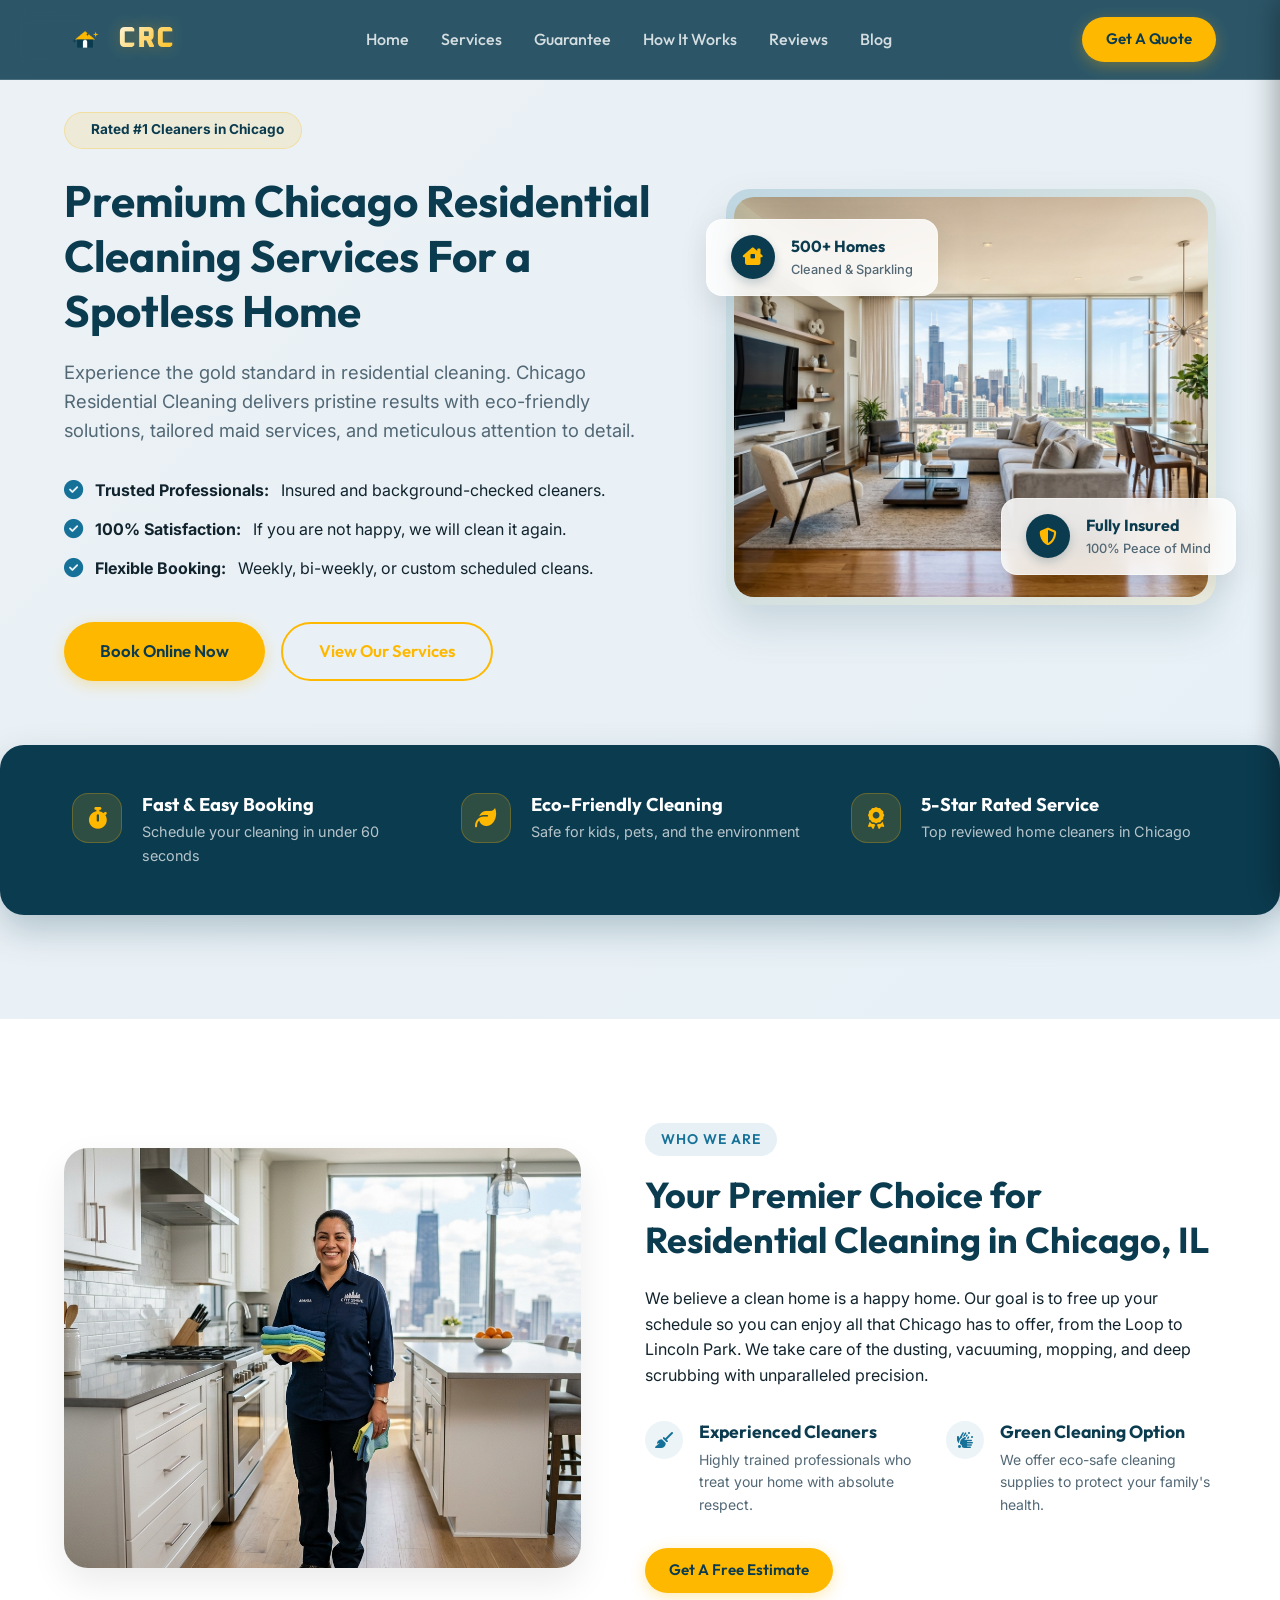
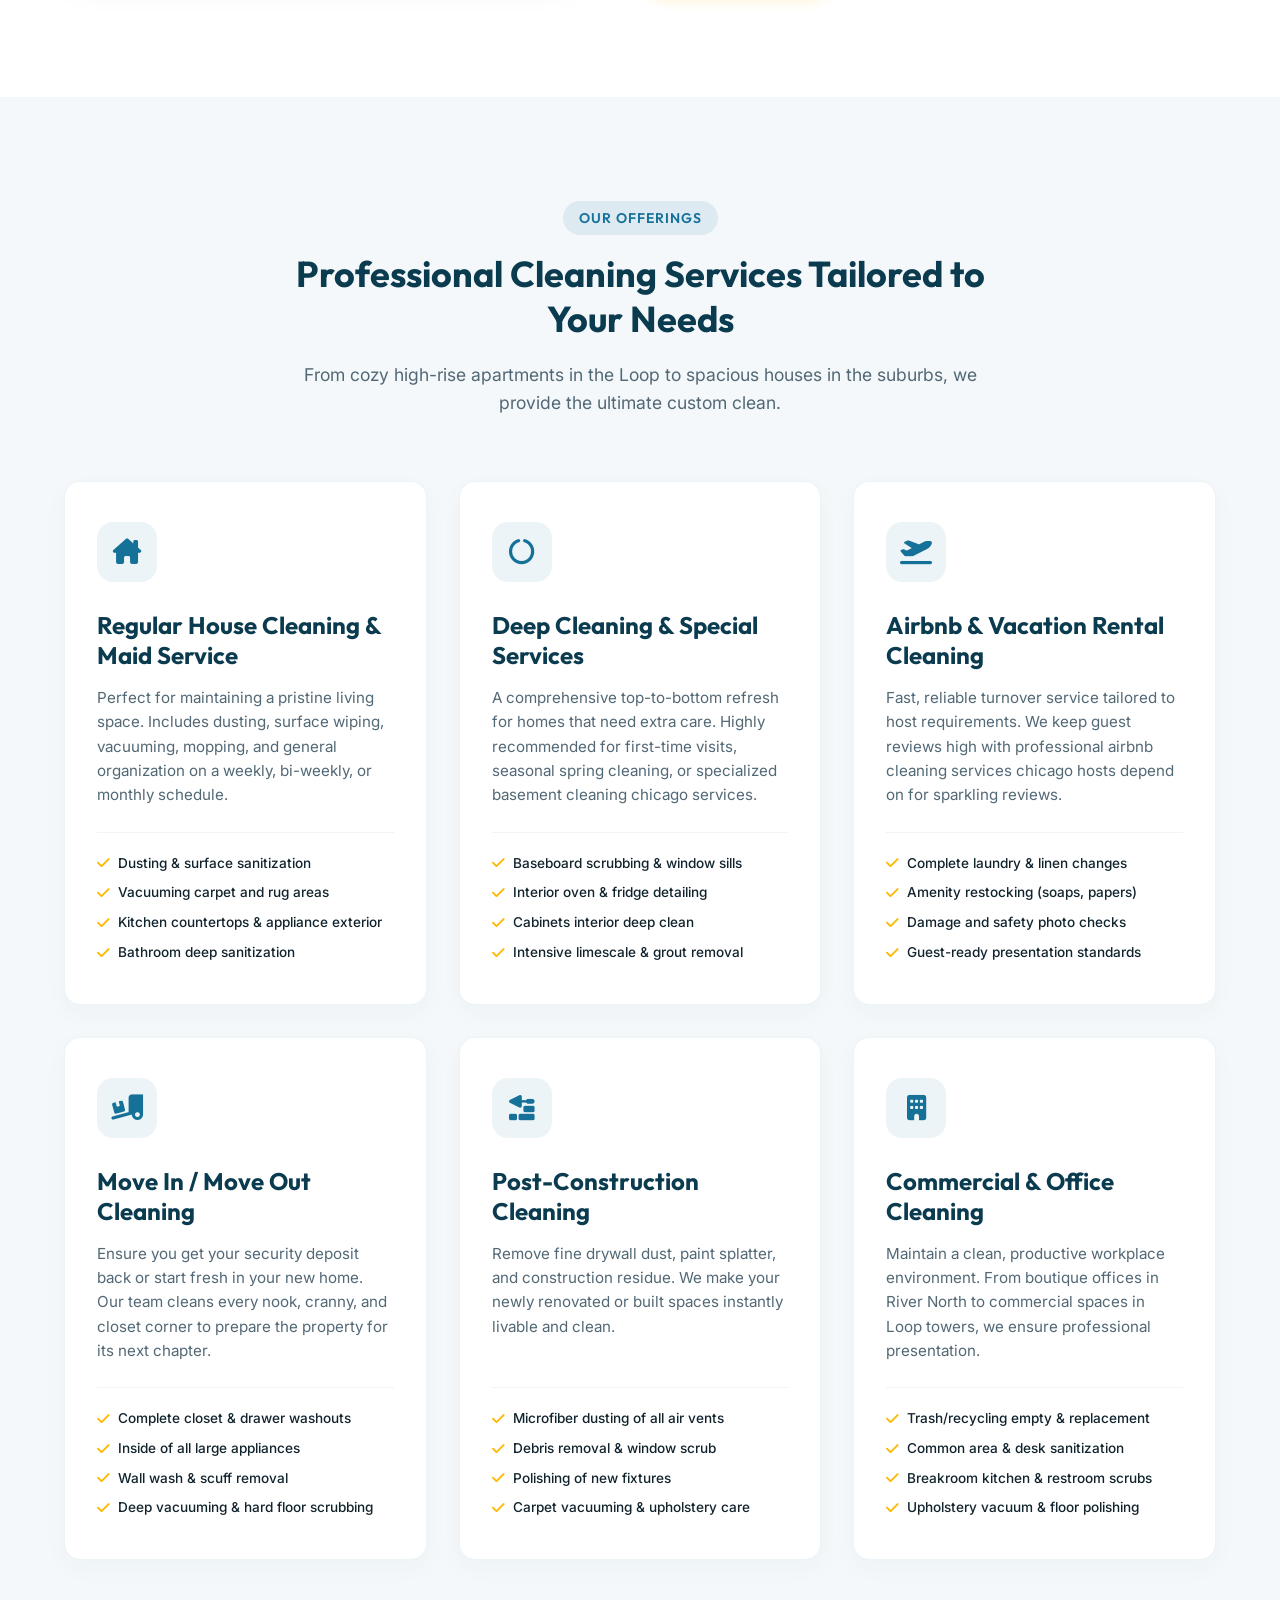
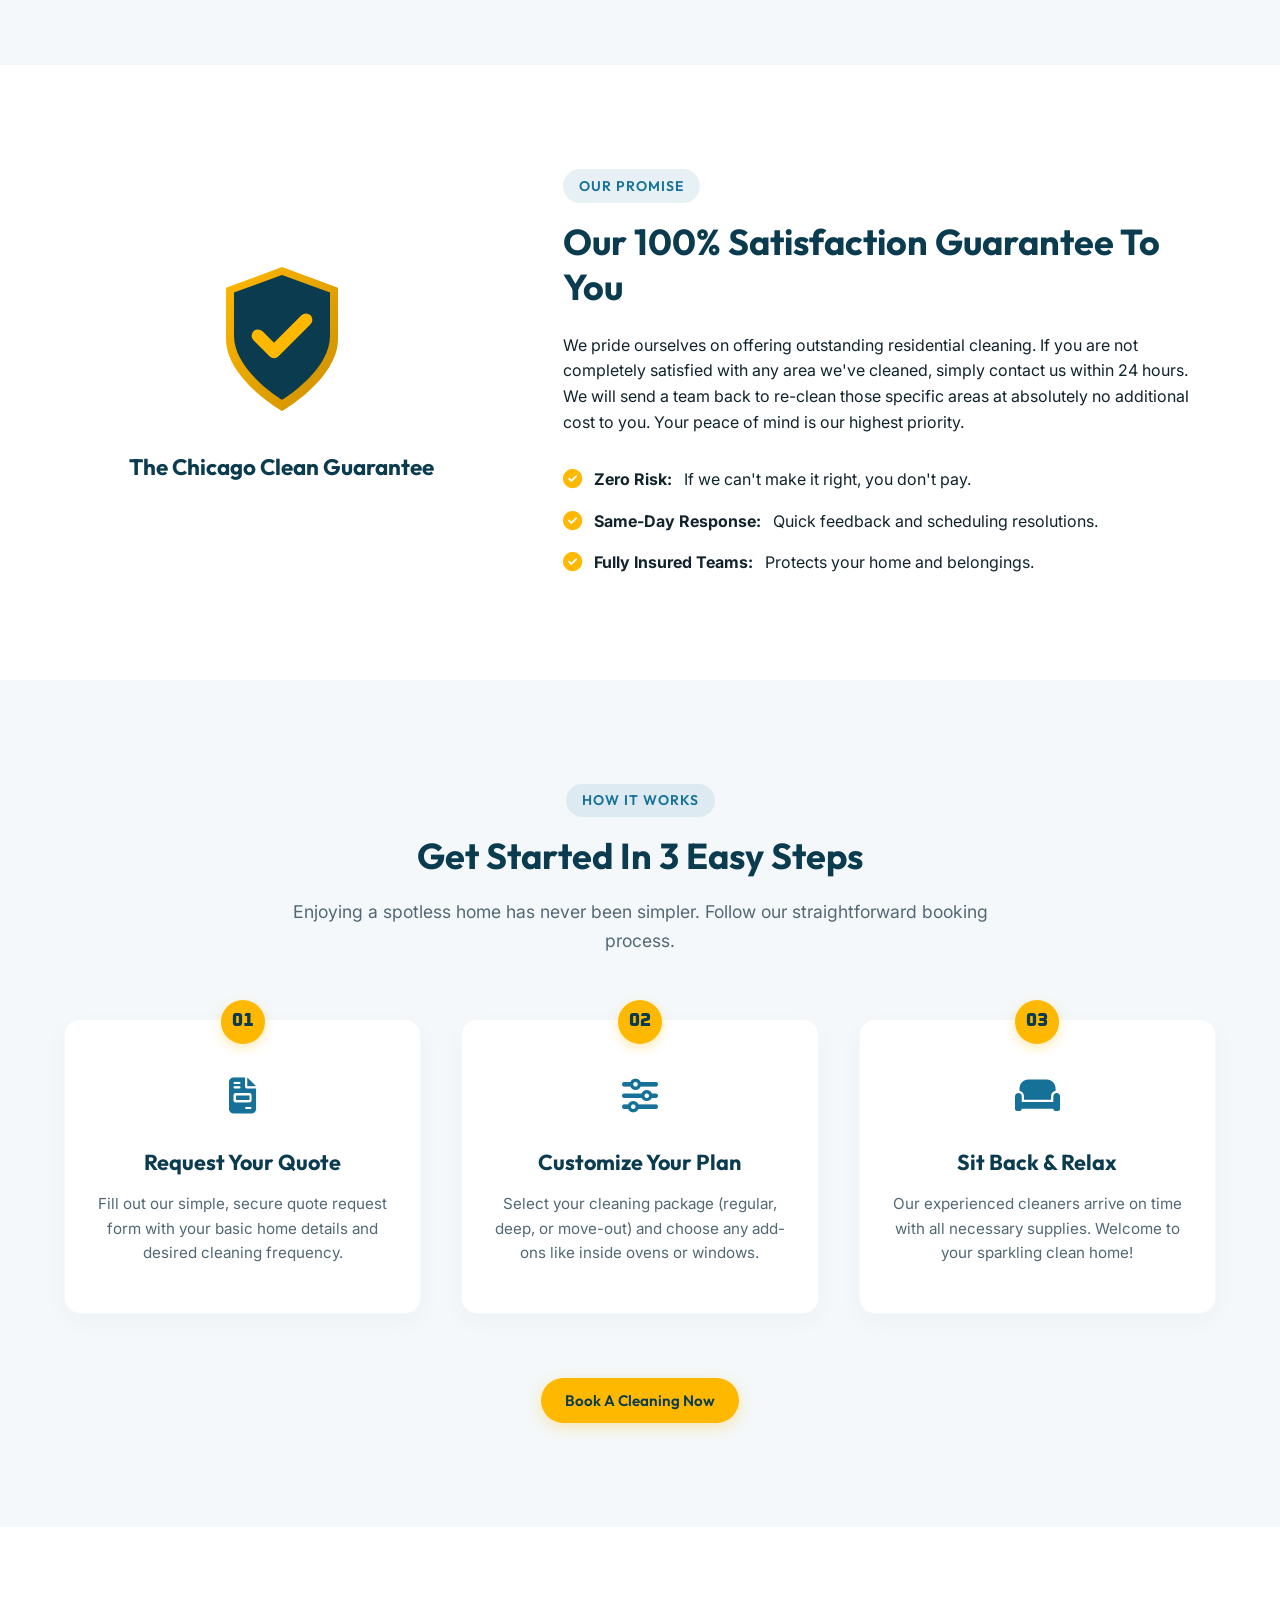
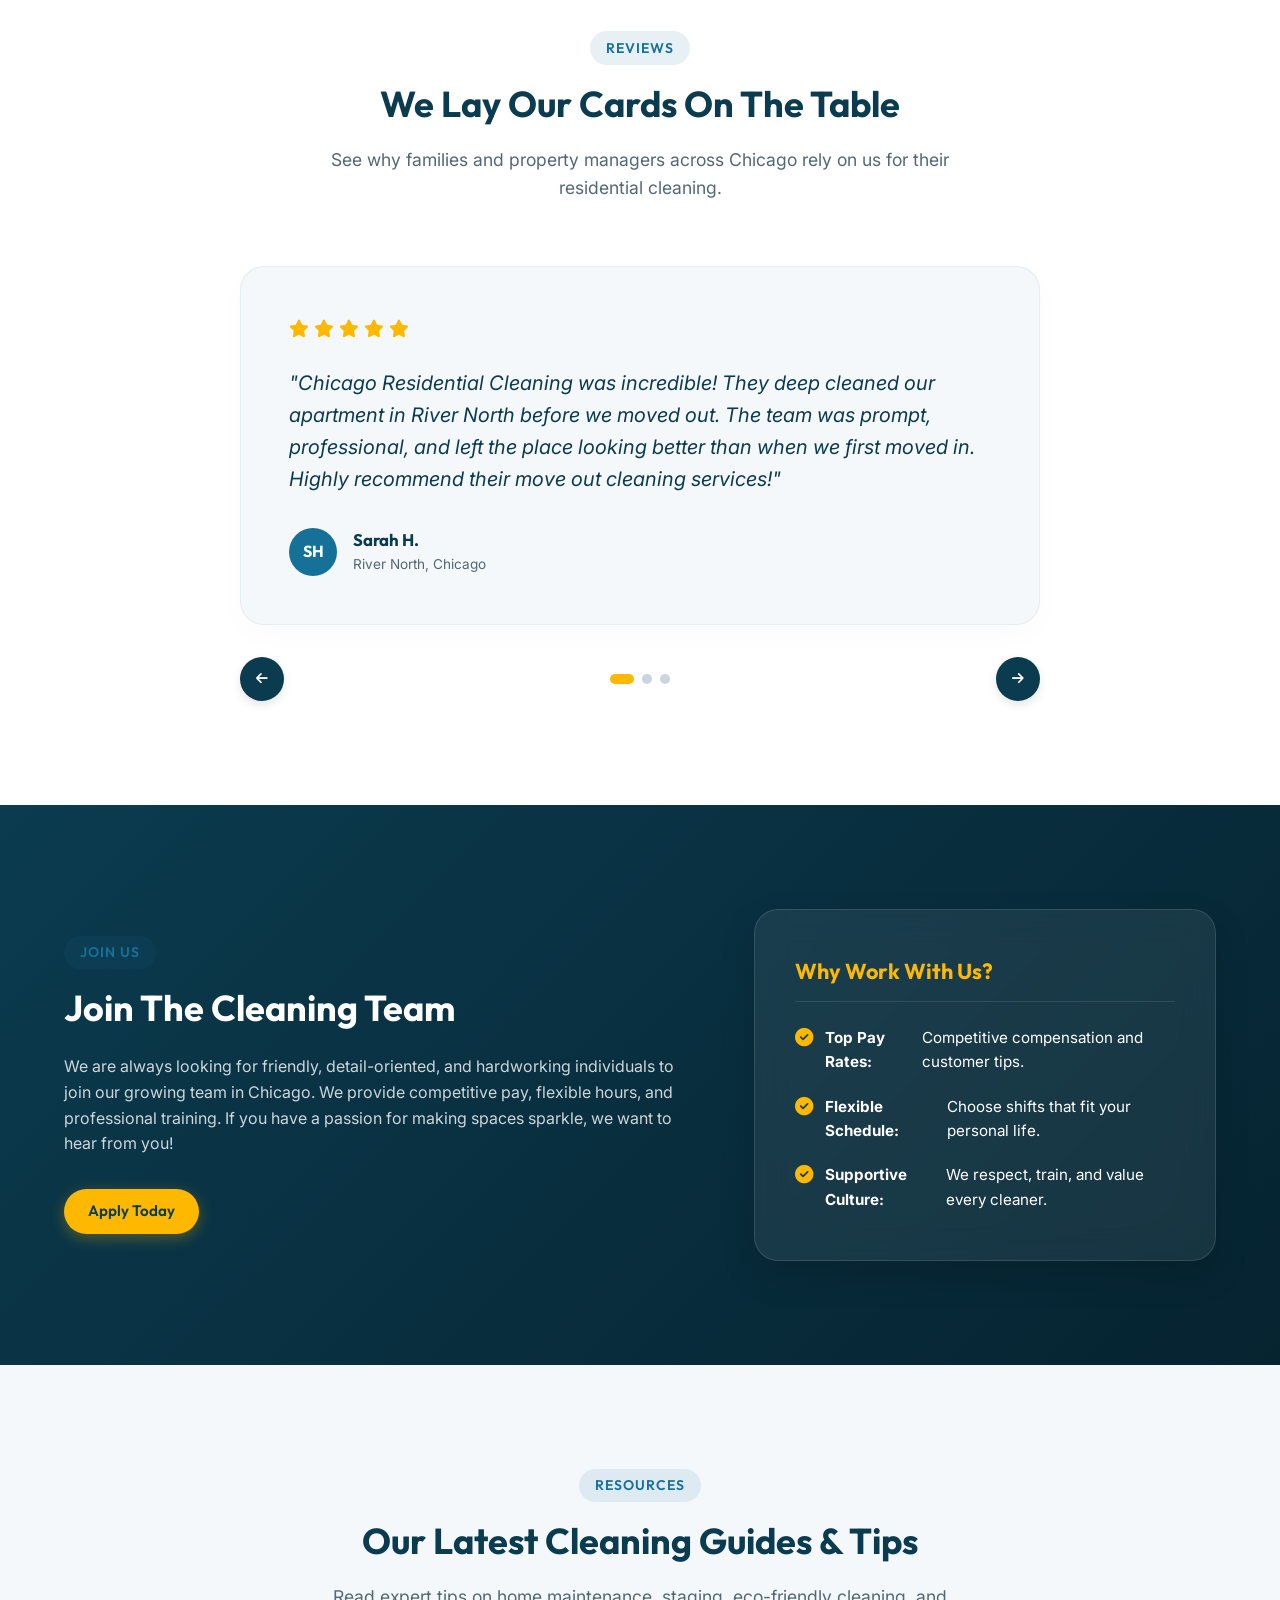
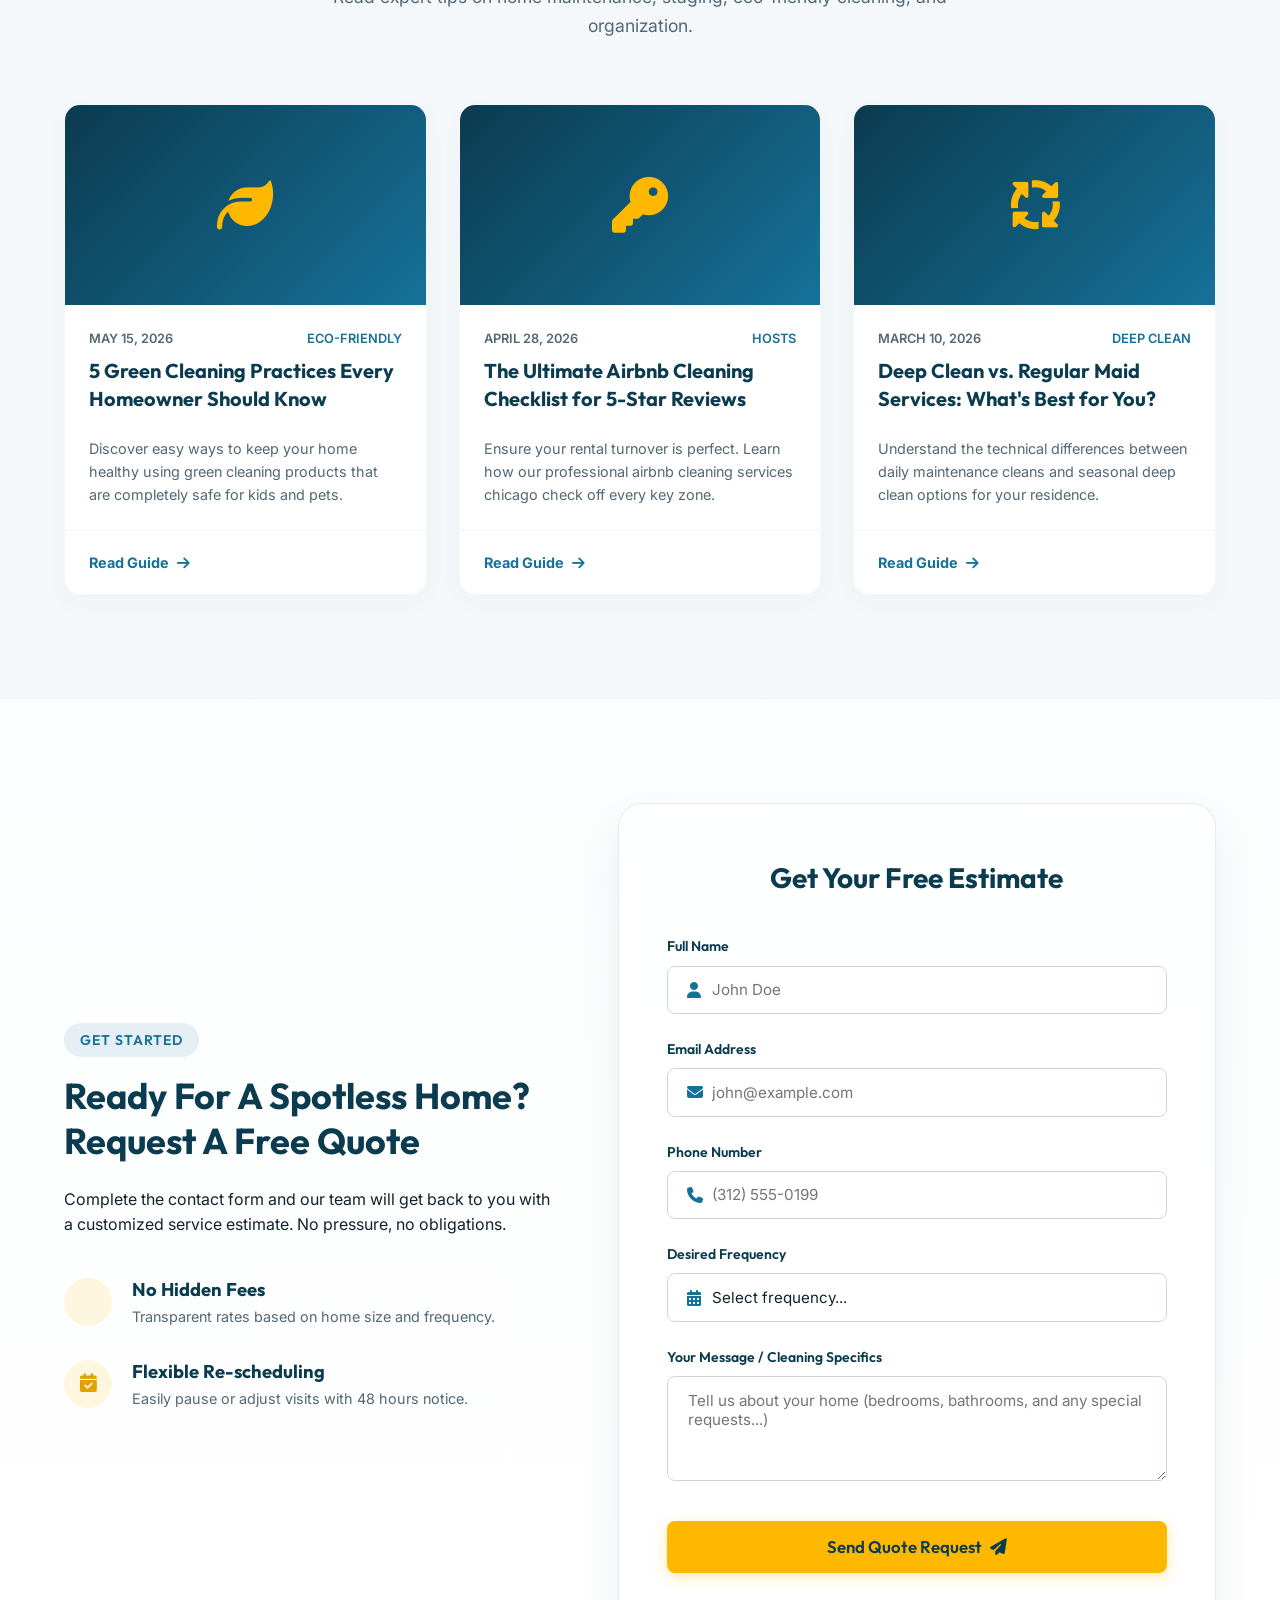
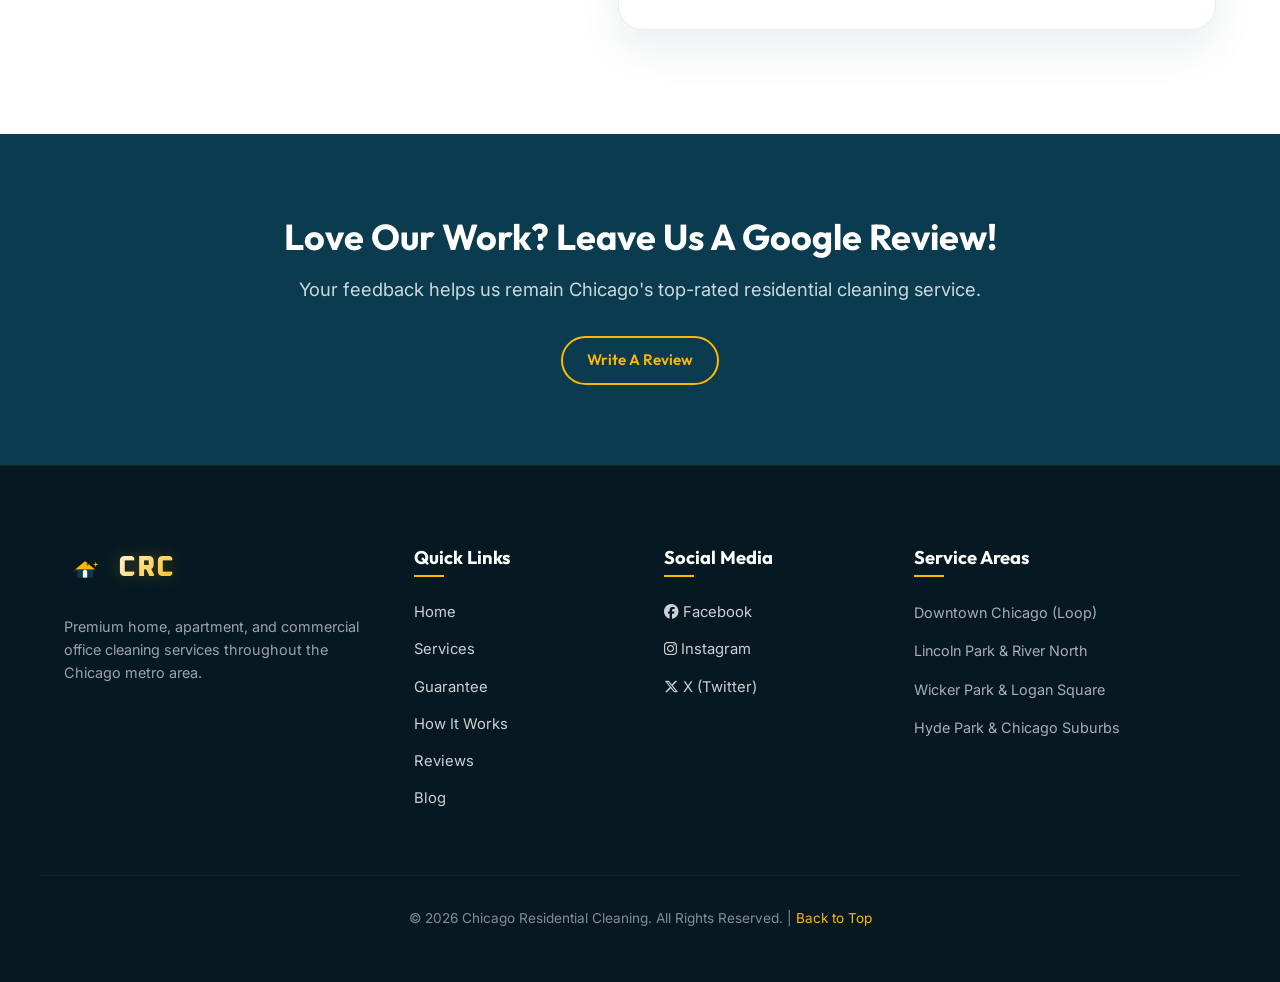
==== index.html @ 32419cdc "Initial commit: Chicago Residential Cleaning website" ====
<!DOCTYPE html>
<html lang="en">
<head>
  <meta charset="UTF-8">
  <meta name="viewport" content="width=device-width, initial-scale=1.0">
  
  <!-- SEO Meta Tags -->
  <title>Chicago Residential Cleaning | Chicago Residential Cleaning Services, Residential Cleaning Chicago in Chicago, IL</title>
  <meta name="description" content="Experience premium Chicago residential cleaning. We offer top-rated Chicago residential cleaning services and residential cleaning Chicago residents trust.">
  <meta name="keywords" content="chicago residential cleaning services, residential cleaning chicago, chicago residential cleaning, residential cleaning chicago il, commercial cleaning chicago, office cleaning services chicago, maid chicago, commercial cleaning services chicago, airbnb cleaning chicago, commercial cleaning companies in chicago, chicago office cleaning, post construction cleaning chicago, restaurant cleaning services chicago, commercial janitorial services chicago, commercial cleaning services chicago il, office cleaning companies chicago, office cleaning in chicago, chicago office cleaning company, commercial cleaning chicago il, office cleaning companies chicago il, restaurant cleaning chicago il, airbnb cleaning service chicago, janitorial services chicago, janitorial companies in chicago, basement cleaning chicago, gutter cleaning services chicago, chicago carpet cleaning group, move out cleaning chicago cost, manic maids chicago, janitorial services in chicago, airbnb cleaning services chicago, carpet cleaning group chicago il, chicago green cleaning, companion maids chicago, janitorial companies chicago, janitorial services in chicago il, master green cleaning chicago, we clean carpet chicago, dazzling cleaning chicago, flood cleanup chicago, floor cleaning services chicago, chicago maid service rates, carpet removal chicago, window cleaning services chicago, polish maids chicago, chicago hoarder cleanup, flood damage cleanup chicago, green cleaning services chicago, sewage cleanup chicago, my clean chicago, one time cleaning services chicago, zee's cleaning service chicago, restaurant cleaning services chicago il, one time cleaning service chicago, eco cleaning chicago, johnny on the spot carpet cleaning chicago, chicago construction cleaning, queens of clean chicago, cleaning services in hyde park chicago, angels cleaning chicago, angels cleaning service chicago, anna's cleaning service chicago, apache cleaning services chicago, black owned cleaning services in chicago, carpet and upholstery cleaning chicago, carpet cleaning chicago yelp, carpet steaming chicago, chicago airbnb cleaning, chicago deep cleaning experts, chicago power clean, clean bubbles chicago, cleaning lady chicago rates, cleaning services chicago loop, cleaning services chicago rates, cleaning services chicago suburbs, commercial drain cleaning chicago, commercial kitchen cleaning chicago il, commercial kitchen cleaning services chicago, cost of cleaning lady in chicago, cost of cleaning service chicago, disinfection services chicago, drain cleaning services chicago, driveway cleaning chicago, e&k cleaning chicago, e&k cleaning service chicago, eco cleaning company chicago, elgin sweeping chicago, elizabeth cleaning service chicago, emergency cleaning service chicago, extreme clean chicago, facade cleaning chicago illinois, fire damage cleanup chicago, good guys carpet cleaning chicago, green maid chicago, house cleaning chicago yelp, house keep up chicago, janitorial cleaning services chicago, joanna cleaning lady chicago, maid services chicago loop, maid services chicago prices, maidpro wicker park, mattress cleaning chicago illinois, mint cleaning chicago">
  <link rel="canonical" href="https://chicagoresidentialcleaning.com/">
  
  <!-- Favicon -->
  <link rel="icon" type="image/png" href="images/favicon.png">
  
  <!-- Fonts -->
  <link rel="preconnect" href="https://fonts.googleapis.com">
  <link rel="preconnect" href="https://fonts.gstatic.com" crossorigin>
  <link href="https://fonts.googleapis.com/css2?family=Inter:wght@300;400;500;600;700&family=Outfit:wght@300;400;500;600;700;800&family=Oxanium:wght@600;700;800&display=swap" rel="stylesheet">
  
  <!-- Stylesheets -->
  <link rel="stylesheet" href="index.css">
  
  <!-- FontAwesome Icons (for visual cues) -->
  <link rel="stylesheet" href="https://cdnjs.cloudflare.com/ajax/libs/font-awesome/6.4.0/css/all.min.css">

  <!-- JSON-LD Structured Data Schema -->
  <script type="application/ld-json">
  {
    "@context": "https://schema.org",
    "@graph": [
      {
        "@type": "WebSite",
        "@id": "https://chicagoresidentialcleaning.com/#website",
        "url": "https://chicagoresidentialcleaning.com/",
        "name": "Chicago Residential Cleaning",
        "description": "Premium home, apartment, and commercial cleaning services in Chicago, IL."
      },
      {
        "@type": "HouseCleaningService",
        "@id": "https://chicagoresidentialcleaning.com/#localbusiness",
        "name": "Chicago Residential Cleaning",
        "url": "https://chicagoresidentialcleaning.com/",
        "logo": {
          "@type": "ImageObject",
          "url": "https://chicagoresidentialcleaning.com/images/favicon.png",
          "width": "512",
          "height": "512"
        },
        "image": {
          "@type": "ImageObject",
          "url": "https://chicagoresidentialcleaning.com/images/hero.png",
          "width": "1200",
          "height": "800"
        },
        "address": {
          "@type": "PostalAddress",
          "streetAddress": "Loop Area",
          "addressLocality": "Chicago",
          "addressRegion": "IL",
          "postalCode": "60601",
          "addressCountry": "US"
        },
        "priceRange": "$$",
        "areaServed": {
          "@type": "Place",
          "name": "Chicago Metropolitan Area"
        }
      },
      {
        "@type": "Service",
        "name": "Chicago Residential Cleaning Services",
        "provider": {
          "@id": "https://chicagoresidentialcleaning.com/#localbusiness"
        },
        "serviceType": [
          "House Cleaning",
          "Maid Service",
          "Apartment Cleaning",
          "Airbnb Cleaning",
          "Deep Cleaning",
          "Post-Construction Cleaning",
          "Commercial Cleaning"
        ]
      }
    ]
  }
  </script>
</head>
<body>

  <!-- Sticky Glassmorphic Header -->
  <header id="header" class="site-header">
    <div class="header-container">
      <a href="https://chicagoresidentialcleaning.com/" class="logo-link" aria-label="Chicago Residential Cleaning Home">
        <div class="logo-badge">
          <img src="images/logo-graphic.png" alt="Chicago Residential Cleaning logo emblem" width="48" height="48" class="logo-img">
          <span class="logo-text">CRC</span>
        </div>
      </a>
      
      <nav class="desktop-nav" aria-label="Main Navigation">
        <ul class="nav-links">
          <li><a href="#home">Home</a></li>
          <li><a href="#services">Services</a></li>
          <li><a href="#guarantee">Guarantee</a></li>
          <li><a href="#how-it-works">How It Works</a></li>
          <li><a href="#testimonials">Reviews</a></li>
          <li><a href="#blog">Blog</a></li>
        </ul>
      </nav>

      <div class="header-actions">
        <a href="#quote" class="cta-button primary-cta">Get A Quote</a>
        <button class="mobile-menu-toggle" id="menuToggle" aria-label="Open navigation menu" aria-expanded="false" aria-controls="mobileDrawer">
          <span class="bar"></span>
          <span class="bar"></span>
          <span class="bar"></span>
        </button>
      </div>
    </div>
  </header>

  <!-- Mobile Slide-Out Drawer -->
  <div class="mobile-drawer" id="mobileDrawer" aria-hidden="true">
    <div class="drawer-header">
      <a href="https://chicagoresidentialcleaning.com/" class="logo-link-drawer">
        <div class="logo-badge">
          <img src="images/logo-graphic.png" alt="Chicago Residential Cleaning logo emblem" width="40" height="40" class="logo-img">
          <span class="logo-text">CRC</span>
        </div>
      </a>
      <button class="drawer-close" id="drawerClose" aria-label="Close navigation menu">
        <i class="fa-solid fa-xmark"></i>
      </button>
    </div>
    <nav class="mobile-nav" aria-label="Mobile Navigation">
      <ul class="mobile-links">
        <li><a href="#home">Home</a></li>
        <li><a href="#services">Services</a></li>
        <li><a href="#guarantee">Guarantee</a></li>
        <li><a href="#how-it-works">How It Works</a></li>
        <li><a href="#testimonials">Reviews</a></li>
        <li><a href="#blog">Blog</a></li>
      </ul>
      <div class="drawer-actions">
        <a href="#quote" class="cta-button primary-cta drawer-cta">Get A Quote</a>
      </div>
    </nav>
  </div>
  <div class="drawer-overlay" id="drawerOverlay"></div>

  <!-- Main Content Container -->
  <main>
    
    <!-- Hero Section -->
    <section id="home" class="hero-section">
      <div class="section-container hero-grid">
        <div class="hero-content">
          <div class="badge-accent">
            <i class="fa-solid fa-sparkles"></i> Rated #1 Cleaners in Chicago
          </div>
          <h1>Premium Chicago Residential Cleaning Services For a Spotless Home</h1>
          <p class="hero-lead">Experience the gold standard in residential cleaning. Chicago Residential Cleaning delivers pristine results with eco-friendly solutions, tailored maid services, and meticulous attention to detail.</p>
          
          <ul class="hero-bullets">
            <li><i class="fa-solid fa-circle-check"></i> <strong>Trusted Professionals:</strong> Insured and background-checked cleaners.</li>
            <li><i class="fa-solid fa-circle-check"></i> <strong>100% Satisfaction:</strong> If you are not happy, we will clean it again.</li>
            <li><i class="fa-solid fa-circle-check"></i> <strong>Flexible Booking:</strong> Weekly, bi-weekly, or custom scheduled cleans.</li>
          </ul>

          <div class="hero-ctas">
            <a href="#quote" class="cta-button primary-cta lg">Book Online Now</a>
            <a href="#services" class="cta-button secondary-cta lg">View Our Services</a>
          </div>
        </div>
        
        <div class="hero-media">
          <div class="image-wrapper">
            <img src="images/hero.png" alt="Stunning clean Chicago penthouse apartment overlooking the skyline" width="600" height="400" class="hero-img-asset" fetchpriority="high">
            <div class="glass-float-badge badge-top">
              <div class="icon-circle"><i class="fa-solid fa-house-chimney-window"></i></div>
              <div>
                <span class="badge-title">500+ Homes</span>
                <span class="badge-desc">Cleaned & Sparkling</span>
              </div>
            </div>
            <div class="glass-float-badge badge-bottom">
              <div class="icon-circle"><i class="fa-solid fa-shield-halved"></i></div>
              <div>
                <span class="badge-title">Fully Insured</span>
                <span class="badge-desc">100% Peace of Mind</span>
              </div>
            </div>
          </div>
        </div>
      </div>

      <!-- Trust Badges Bar -->
      <div class="trust-bar">
        <div class="trust-container">
          <div class="trust-item">
            <div class="trust-icon"><i class="fa-solid fa-stopwatch"></i></div>
            <div class="trust-text">
              <h3>Fast & Easy Booking</h3>
              <p>Schedule your cleaning in under 60 seconds</p>
            </div>
          </div>
          <div class="trust-item">
            <div class="trust-icon"><i class="fa-solid fa-leaf"></i></div>
            <div class="trust-text">
              <h3>Eco-Friendly Cleaning</h3>
              <p>Safe for kids, pets, and the environment</p>
            </div>
          </div>
          <div class="trust-item">
            <div class="trust-icon"><i class="fa-solid fa-award"></i></div>
            <div class="trust-text">
              <h3>5-Star Rated Service</h3>
              <p>Top reviewed home cleaners in Chicago</p>
            </div>
          </div>
        </div>
      </div>
    </section>

    <!-- About / Introduction Section -->
    <section id="about" class="about-section">
      <div class="section-container about-grid">
        <div class="about-media">
          <div class="image-wrapper-about">
            <img src="images/cleaner.png" alt="Professional friendly cleaner smiling in a pristine modern kitchen" width="550" height="420" class="about-img-asset" loading="lazy">
          </div>
        </div>
        <div class="about-content">
          <span class="section-badge">Who We Are</span>
          <h2>Your Premier Choice for Residential Cleaning in Chicago, IL</h2>
          <p>We believe a clean home is a happy home. Our goal is to free up your schedule so you can enjoy all that Chicago has to offer, from the Loop to Lincoln Park. We take care of the dusting, vacuuming, mopping, and deep scrubbing with unparalleled precision.</p>
          
          <div class="features-columns">
            <div class="feature-col-item">
              <div class="small-icon"><i class="fa-solid fa-broom"></i></div>
              <div>
                <h3>Experienced Cleaners</h3>
                <p>Highly trained professionals who treat your home with absolute respect.</p>
              </div>
            </div>
            <div class="feature-col-item">
              <div class="small-icon"><i class="fa-solid fa-hands-wash"></i></div>
              <div>
                <h3>Green Cleaning Option</h3>
                <p>We offer eco-safe cleaning supplies to protect your family's health.</p>
              </div>
            </div>
          </div>
          <div class="about-cta-container">
            <a href="#quote" class="cta-button primary-cta">Get A Free Estimate</a>
          </div>
        </div>
      </div>
    </section>

    <!-- Services Section -->
    <section id="services" class="services-section">
      <div class="section-container">
        <div class="section-header">
          <span class="section-badge">Our Offerings</span>
          <h2>Professional Cleaning Services Tailored to Your Needs</h2>
          <p class="section-desc">From cozy high-rise apartments in the Loop to spacious houses in the suburbs, we provide the ultimate custom clean.</p>
        </div>

        <div class="services-grid">
          <!-- Service 1 -->
          <article class="service-card">
            <div class="service-icon-bg">
              <i class="fa-solid fa-house-chimney"></i>
            </div>
            <h3>Regular House Cleaning & Maid Service</h3>
            <p>Perfect for maintaining a pristine living space. Includes dusting, surface wiping, vacuuming, mopping, and general organization on a weekly, bi-weekly, or monthly schedule.</p>
            <ul class="card-features">
              <li><i class="fa-solid fa-check"></i> Dusting & surface sanitization</li>
              <li><i class="fa-solid fa-check"></i> Vacuuming carpet and rug areas</li>
              <li><i class="fa-solid fa-check"></i> Kitchen countertops & appliance exterior</li>
              <li><i class="fa-solid fa-check"></i> Bathroom deep sanitization</li>
            </ul>
          </article>

          <!-- Service 2 -->
          <article class="service-card">
            <div class="service-icon-bg">
              <i class="fa-solid fa-circle-notch"></i>
            </div>
            <h3>Deep Cleaning & Special Services</h3>
            <p>A comprehensive top-to-bottom refresh for homes that need extra care. Highly recommended for first-time visits, seasonal spring cleaning, or specialized basement cleaning chicago services.</p>
            <ul class="card-features">
              <li><i class="fa-solid fa-check"></i> Baseboard scrubbing & window sills</li>
              <li><i class="fa-solid fa-check"></i> Interior oven & fridge detailing</li>
              <li><i class="fa-solid fa-check"></i> Cabinets interior deep clean</li>
              <li><i class="fa-solid fa-check"></i> Intensive limescale & grout removal</li>
            </ul>
          </article>

          <!-- Service 3 -->
          <article class="service-card">
            <div class="service-icon-bg">
              <i class="fa-solid fa-plane-departure"></i>
            </div>
            <h3>Airbnb & Vacation Rental Cleaning</h3>
            <p>Fast, reliable turnover service tailored to host requirements. We keep guest reviews high with professional airbnb cleaning services chicago hosts depend on for sparkling reviews.</p>
            <ul class="card-features">
              <li><i class="fa-solid fa-check"></i> Complete laundry & linen changes</li>
              <li><i class="fa-solid fa-check"></i> Amenity restocking (soaps, papers)</li>
              <li><i class="fa-solid fa-check"></i> Damage and safety photo checks</li>
              <li><i class="fa-solid fa-check"></i> Guest-ready presentation standards</li>
            </ul>
          </article>

          <!-- Service 4 -->
          <article class="service-card">
            <div class="service-icon-bg">
              <i class="fa-solid fa-truck-ramp-box"></i>
            </div>
            <h3>Move In / Move Out Cleaning</h3>
            <p>Ensure you get your security deposit back or start fresh in your new home. Our team cleans every nook, cranny, and closet corner to prepare the property for its next chapter.</p>
            <ul class="card-features">
              <li><i class="fa-solid fa-check"></i> Complete closet & drawer washouts</li>
              <li><i class="fa-solid fa-check"></i> Inside of all large appliances</li>
              <li><i class="fa-solid fa-check"></i> Wall wash & scuff removal</li>
              <li><i class="fa-solid fa-check"></i> Deep vacuuming & hard floor scrubbing</li>
            </ul>
          </article>

          <!-- Service 5 -->
          <article class="service-card">
            <div class="service-icon-bg">
              <i class="fa-solid fa-trowel-bricks"></i>
            </div>
            <h3>Post-Construction Cleaning</h3>
            <p>Remove fine drywall dust, paint splatter, and construction residue. We make your newly renovated or built spaces instantly livable and clean.</p>
            <ul class="card-features">
              <li><i class="fa-solid fa-check"></i> Microfiber dusting of all air vents</li>
              <li><i class="fa-solid fa-check"></i> Debris removal & window scrub</li>
              <li><i class="fa-solid fa-check"></i> Polishing of new fixtures</li>
              <li><i class="fa-solid fa-check"></i> Carpet vacuuming & upholstery care</li>
            </ul>
          </article>

          <!-- Service 6 -->
          <article class="service-card">
            <div class="service-icon-bg">
              <i class="fa-solid fa-building"></i>
            </div>
            <h3>Commercial & Office Cleaning</h3>
            <p>Maintain a clean, productive workplace environment. From boutique offices in River North to commercial spaces in Loop towers, we ensure professional presentation.</p>
            <ul class="card-features">
              <li><i class="fa-solid fa-check"></i> Trash/recycling empty & replacement</li>
              <li><i class="fa-solid fa-check"></i> Common area & desk sanitization</li>
              <li><i class="fa-solid fa-check"></i> Breakroom kitchen & restroom scrubs</li>
              <li><i class="fa-solid fa-check"></i> Upholstery vacuum & floor polishing</li>
            </ul>
          </article>
        </div>
      </div>
    </section>

    <!-- Guarantee Section -->
    <section id="guarantee" class="guarantee-section">
      <div class="section-container guarantee-grid">
        <div class="guarantee-badge-container">
          <div class="guarantee-shield-graphic">
            <svg class="shield-svg" viewBox="0 0 100 100" width="160" height="160">
              <defs>
                <linearGradient id="shieldGrad" x1="0%" y1="0%" x2="100%" y2="100%">
                  <stop offset="0%" stop-color="#ffb800" />
                  <stop offset="100%" stop-color="#cc8f00" />
                </linearGradient>
              </defs>
              <path d="M50 5 L85 18 V50 C85 75 50 95 50 95 C50 95 15 75 15 50 V18 L50 5 Z" fill="url(#shieldGrad)" />
              <path d="M50 10 L80 21 V48 C80 70 50 88 50 88 C50 88 20 70 20 48 V21 L50 10 Z" fill="#0b3b4f" />
              <path d="M35 48 L45 58 L65 38" fill="none" stroke="#ffb800" stroke-width="8" stroke-linecap="round" stroke-linejoin="round"/>
            </svg>
            <div class="shield-glow"></div>
          </div>
          <span class="guarantee-title">The Chicago Clean Guarantee</span>
        </div>
        <div class="guarantee-content">
          <span class="section-badge">Our Promise</span>
          <h2>Our 100% Satisfaction Guarantee To You</h2>
          <p>We pride ourselves on offering outstanding residential cleaning. If you are not completely satisfied with any area we've cleaned, simply contact us within 24 hours. We will send a team back to re-clean those specific areas at absolutely no additional cost to you. Your peace of mind is our highest priority.</p>
          
          <ul class="guarantee-checklist">
            <li><i class="fa-solid fa-circle-check"></i> <strong>Zero Risk:</strong> If we can't make it right, you don't pay.</li>
            <li><i class="fa-solid fa-circle-check"></i> <strong>Same-Day Response:</strong> Quick feedback and scheduling resolutions.</li>
            <li><i class="fa-solid fa-circle-check"></i> <strong>Fully Insured Teams:</strong> Protects your home and belongings.</li>
          </ul>
        </div>
      </div>
    </section>

    <!-- How It Works Section -->
    <section id="how-it-works" class="steps-section">
      <div class="section-container">
        <div class="section-header">
          <span class="section-badge">How It Works</span>
          <h2>Get Started In 3 Easy Steps</h2>
          <p class="section-desc">Enjoying a spotless home has never been simpler. Follow our straightforward booking process.</p>
        </div>

        <div class="steps-grid">
          <!-- Step 1 -->
          <div class="step-card">
            <div class="step-number">01</div>
            <div class="step-icon"><i class="fa-solid fa-file-invoice"></i></div>
            <h3>Request Your Quote</h3>
            <p>Fill out our simple, secure quote request form with your basic home details and desired cleaning frequency.</p>
          </div>

          <!-- Step 2 -->
          <div class="step-card">
            <div class="step-number">02</div>
            <div class="step-icon"><i class="fa-solid fa-sliders"></i></div>
            <h3>Customize Your Plan</h3>
            <p>Select your cleaning package (regular, deep, or move-out) and choose any add-ons like inside ovens or windows.</p>
          </div>

          <!-- Step 3 -->
          <div class="step-card">
            <div class="step-number">03</div>
            <div class="step-icon"><i class="fa-solid fa-couch"></i></div>
            <h3>Sit Back & Relax</h3>
            <p>Our experienced cleaners arrive on time with all necessary supplies. Welcome to your sparkling clean home!</p>
          </div>
        </div>

        <div class="steps-cta">
          <a href="#quote" class="cta-button primary-cta">Book A Cleaning Now</a>
        </div>
      </div>
    </section>

    <!-- Testimonials / Reviews Section -->
    <section id="testimonials" class="testimonials-section">
      <div class="section-container">
        <div class="section-header">
          <span class="section-badge">Reviews</span>
          <h2>We Lay Our Cards On The Table</h2>
          <p class="section-desc">See why families and property managers across Chicago rely on us for their residential cleaning.</p>
        </div>

        <div class="carousel-wrapper">
          <div class="testimonial-carousel" id="testimonialCarousel">
            
            <!-- Slide 1 -->
            <div class="testimonial-card active">
              <div class="rating-stars">
                <i class="fa-solid fa-star"></i>
                <i class="fa-solid fa-star"></i>
                <i class="fa-solid fa-star"></i>
                <i class="fa-solid fa-star"></i>
                <i class="fa-solid fa-star"></i>
              </div>
              <p class="review-text">"Chicago Residential Cleaning was incredible! They deep cleaned our apartment in River North before we moved out. The team was prompt, professional, and left the place looking better than when we first moved in. Highly recommend their move out cleaning services!"</p>
              <div class="reviewer-meta">
                <div class="reviewer-avatar">
                  <span>SH</span>
                </div>
                <div>
                  <span class="reviewer-name">Sarah H.</span>
                  <span class="reviewer-location">River North, Chicago</span>
                </div>
              </div>
            </div>

            <!-- Slide 2 -->
            <div class="testimonial-card">
              <div class="rating-stars">
                <i class="fa-solid fa-star"></i>
                <i class="fa-solid fa-star"></i>
                <i class="fa-solid fa-star"></i>
                <i class="fa-solid fa-star"></i>
                <i class="fa-solid fa-star"></i>
              </div>
              <p class="review-text">"Managing two vacation rentals is tough, but their airbnb cleaning services chicago team has made turnovers painless. They are extremely thorough and pay attention to restocking toiletries. It keeps our review scores at a perfect 5 stars!"</p>
              <div class="reviewer-meta">
                <div class="reviewer-avatar">
                  <span>MJ</span>
                </div>
                <div>
                  <span class="reviewer-name">Mark J.</span>
                  <span class="reviewer-location">Lincoln Park, Chicago</span>
                </div>
              </div>
            </div>

            <!-- Slide 3 -->
            <div class="testimonial-card">
              <div class="rating-stars">
                <i class="fa-solid fa-star"></i>
                <i class="fa-solid fa-star"></i>
                <i class="fa-solid fa-star"></i>
                <i class="fa-solid fa-star"></i>
                <i class="fa-solid fa-star"></i>
              </div>
              <p class="review-text">"As a busy working parent, having their bi-weekly maid chicago service is a lifesaver. Their team is extremely trustworthy, respects my green cleaning preferences, and does an immaculate job every single time. Best decision we've made!"</p>
              <div class="reviewer-meta">
                <div class="reviewer-avatar">
                  <span>DL</span>
                </div>
                <div>
                  <span class="reviewer-name">David L.</span>
                  <span class="reviewer-location">Wicker Park, Chicago</span>
                </div>
              </div>
            </div>

          </div>

          <!-- Carousel Controls -->
          <div class="carousel-controls">
            <button class="control-btn prev-btn" id="prevReview" aria-label="Previous Review"><i class="fa-solid fa-arrow-left"></i></button>
            <div class="carousel-dots" id="carouselDots">
              <span class="dot active" data-index="0"></span>
              <span class="dot" data-index="1"></span>
              <span class="dot" data-index="2"></span>
            </div>
            <button class="control-btn next-btn" id="nextReview" aria-label="Next Review"><i class="fa-solid fa-arrow-right"></i></button>
          </div>
        </div>
      </div>
    </section>

    <!-- Join The Team Section -->
    <section id="join-team" class="join-team-section">
      <div class="section-container join-grid">
        <div class="join-content">
          <span class="section-badge">Join Us</span>
          <h2>Join The Cleaning Team</h2>
          <p>We are always looking for friendly, detail-oriented, and hardworking individuals to join our growing team in Chicago. We provide competitive pay, flexible hours, and professional training. If you have a passion for making spaces sparkle, we want to hear from you!</p>
          <div class="join-cta-box">
            <a href="#quote" class="cta-button primary-cta">Apply Today</a>
          </div>
        </div>
        <div class="join-graphic-panel">
          <div class="glass-join-card">
            <h3>Why Work With Us?</h3>
            <ul class="join-benefits">
              <li><i class="fa-solid fa-check-circle"></i> <strong>Top Pay Rates:</strong> Competitive compensation and customer tips.</li>
              <li><i class="fa-solid fa-check-circle"></i> <strong>Flexible Schedule:</strong> Choose shifts that fit your personal life.</li>
              <li><i class="fa-solid fa-check-circle"></i> <strong>Supportive Culture:</strong> We respect, train, and value every cleaner.</li>
            </ul>
          </div>
        </div>
      </div>
    </section>

    <!-- Blog Section -->
    <section id="blog" class="blog-section">
      <div class="section-container">
        <div class="section-header">
          <span class="section-badge">Resources</span>
          <h2>Our Latest Cleaning Guides & Tips</h2>
          <p class="section-desc">Read expert tips on home maintenance, staging, eco-friendly cleaning, and organization.</p>
        </div>

        <div class="blog-grid">
          <!-- Post 1 -->
          <article class="blog-card">
            <div class="blog-image-placeholder">
              <i class="fa-solid fa-leaf"></i>
            </div>
            <div class="blog-meta">
              <span class="blog-date">May 15, 2026</span>
              <span class="blog-category">Eco-Friendly</span>
            </div>
            <h3>5 Green Cleaning Practices Every Homeowner Should Know</h3>
            <p>Discover easy ways to keep your home healthy using green cleaning products that are completely safe for kids and pets.</p>
            <a href="#blog" class="read-more">Read Guide <i class="fa-solid fa-arrow-right"></i></a>
          </article>

          <!-- Post 2 -->
          <article class="blog-card">
            <div class="blog-image-placeholder">
              <i class="fa-solid fa-key"></i>
            </div>
            <div class="blog-meta">
              <span class="blog-date">April 28, 2026</span>
              <span class="blog-category">Hosts</span>
            </div>
            <h3>The Ultimate Airbnb Cleaning Checklist for 5-Star Reviews</h3>
            <p>Ensure your rental turnover is perfect. Learn how our professional airbnb cleaning services chicago check off every key zone.</p>
            <a href="#blog" class="read-more">Read Guide <i class="fa-solid fa-arrow-right"></i></a>
          </article>

          <!-- Post 3 -->
          <article class="blog-card">
            <div class="blog-image-placeholder">
              <i class="fa-solid fa-arrows-spin"></i>
            </div>
            <div class="blog-meta">
              <span class="blog-date">March 10, 2026</span>
              <span class="blog-category">Deep Clean</span>
            </div>
            <h3>Deep Clean vs. Regular Maid Services: What's Best for You?</h3>
            <p>Understand the technical differences between daily maintenance cleans and seasonal deep clean options for your residence.</p>
            <a href="#blog" class="read-more">Read Guide <i class="fa-solid fa-arrow-right"></i></a>
          </article>
        </div>
      </div>
    </section>

    <!-- Quote / Contact Section -->
    <section id="quote" class="quote-section">
      <div class="section-container quote-grid">
        <div class="quote-info-panel">
          <span class="section-badge">Get Started</span>
          <h2>Ready For A Spotless Home? Request A Free Quote</h2>
          <p>Complete the contact form and our team will get back to you with a customized service estimate. No pressure, no obligations.</p>
          
          <div class="quote-features-list">
            <div class="quote-feature-item">
              <div class="feature-icon"><i class="fa-solid fa-sparkles"></i></div>
              <div>
                <h3>No Hidden Fees</h3>
                <p>Transparent rates based on home size and frequency.</p>
              </div>
            </div>
            <div class="quote-feature-item">
              <div class="feature-icon"><i class="fa-solid fa-calendar-check"></i></div>
              <div>
                <h3>Flexible Re-scheduling</h3>
                <p>Easily pause or adjust visits with 48 hours notice.</p>
              </div>
            </div>
          </div>
        </div>

        <div class="quote-form-container">
          <div class="glass-form-card">
            <h3>Get Your Free Estimate</h3>
            <form id="quoteForm" novalidate>
              <div class="form-group">
                <label for="fullName">Full Name</label>
                <div class="input-wrapper">
                  <i class="fa-solid fa-user"></i>
                  <input type="text" id="fullName" name="name" placeholder="John Doe" required>
                </div>
                <span class="error-msg" id="nameError">Full name is required</span>
              </div>

              <div class="form-group">
                <label for="emailAddr">Email Address</label>
                <div class="input-wrapper">
                  <i class="fa-solid fa-envelope"></i>
                  <input type="email" id="emailAddr" name="email" placeholder="john@example.com" required>
                </div>
                <span class="error-msg" id="emailError">Please enter a valid email address</span>
              </div>

              <div class="form-group">
                <label for="phoneNum">Phone Number</label>
                <div class="input-wrapper">
                  <i class="fa-solid fa-phone"></i>
                  <input type="tel" id="phoneNum" name="phone" placeholder="(312) 555-0199" required>
                </div>
                <span class="error-msg" id="phoneError">Please enter a valid phone number</span>
              </div>

              <div class="form-group">
                <label for="frequency">Desired Frequency</label>
                <div class="input-wrapper">
                  <i class="fa-solid fa-calendar-days"></i>
                  <select id="frequency" name="frequency" required>
                    <option value="" disabled selected>Select frequency...</option>
                    <option value="one-time">One Time Cleaning</option>
                    <option value="weekly">Weekly Service</option>
                    <option value="bi-weekly">Bi-Weekly Service</option>
                    <option value="monthly">Monthly Service</option>
                    <option value="airbnb">Airbnb Turnovers</option>
                  </select>
                </div>
                <span class="error-msg" id="freqError">Please select a frequency</span>
              </div>

              <div class="form-group">
                <label for="message">Your Message / Cleaning Specifics</label>
                <textarea id="message" name="message" rows="4" placeholder="Tell us about your home (bedrooms, bathrooms, and any special requests...)" required></textarea>
                <span class="error-msg" id="msgError">Please enter your message details</span>
              </div>

              <button type="submit" class="cta-button primary-cta submit-btn" id="submitBtn">
                <span>Send Quote Request</span>
                <i class="fa-solid fa-paper-plane"></i>
              </button>
            </form>
          </div>
        </div>
      </div>
    </section>

    <!-- Success Modal Overlay -->
    <div class="success-overlay" id="successModal" aria-hidden="true">
      <div class="success-modal-card">
        <div class="success-icon"><i class="fa-solid fa-circle-check"></i></div>
        <h2>Request Sent Successfully!</h2>
        <p>Thank you for contacting Chicago Residential Cleaning. Our team will review your details and send your customized cleaning estimate shortly.</p>
        <button class="cta-button primary-cta close-modal-btn" id="closeModal">Back to Home</button>
      </div>
    </div>

  </main>

  <!-- Google Review Callout Section -->
  <section class="review-cta-section">
    <div class="section-container review-cta-content">
      <h2>Love Our Work? Leave Us A Google Review!</h2>
      <p>Your feedback helps us remain Chicago's top-rated residential cleaning service.</p>
      <a href="https://google.com/" target="_blank" rel="noopener noreferrer" class="cta-button secondary-cta">Write A Review</a>
    </div>
  </section>

  <!-- Footer -->
  <footer class="site-footer">
    <div class="footer-container">
      <div class="footer-brand">
        <a href="https://chicagoresidentialcleaning.com/" class="logo-link-footer">
          <div class="logo-badge">
            <img src="images/logo-graphic.png" alt="Chicago Residential Cleaning logo emblem" width="40" height="40" class="logo-img" loading="lazy">
            <span class="logo-text">CRC</span>
          </div>
        </a>
        <p>Premium home, apartment, and commercial office cleaning services throughout the Chicago metro area.</p>
      </div>

      <div class="footer-links-group">
        <h3>Quick Links</h3>
        <ul class="footer-links">
          <li><a href="#home">Home</a></li>
          <li><a href="#services">Services</a></li>
          <li><a href="#guarantee">Guarantee</a></li>
          <li><a href="#how-it-works">How It Works</a></li>
          <li><a href="#testimonials">Reviews</a></li>
          <li><a href="#blog">Blog</a></li>
        </ul>
      </div>

      <div class="footer-links-group">
        <h3>Social Media</h3>
        <ul class="footer-links">
          <li><a href="https://facebook.com/" target="_blank" rel="noopener noreferrer"><i class="fa-brands fa-facebook"></i> Facebook</a></li>
          <li><a href="https://instagram.com/" target="_blank" rel="noopener noreferrer"><i class="fa-brands fa-instagram"></i> Instagram</a></li>
          <li><a href="https://twitter.com/" target="_blank" rel="noopener noreferrer"><i class="fa-brands fa-x-twitter"></i> X (Twitter)</a></li>
        </ul>
      </div>

      <div class="footer-links-group">
        <h3>Service Areas</h3>
        <ul class="footer-links">
          <li><span>Downtown Chicago (Loop)</span></li>
          <li><span>Lincoln Park & River North</span></li>
          <li><span>Wicker Park & Logan Square</span></li>
          <li><span>Hyde Park & Chicago Suburbs</span></li>
        </ul>
      </div>
    </div>

    <div class="footer-bottom">
      <p>&copy; 2026 Chicago Residential Cleaning. All Rights Reserved. | <a href="#home">Back to Top</a></p>
    </div>
  </footer>

  <!-- Scripts -->
  <script src="js/main.js"></script>
</body>
</html>
---- index.css ----
/* -------------------------------------------------------------
   Chicago Residential Cleaning - Style Sheet
   Premium Modern Design System
------------------------------------------------------------- */

/* Custom CSS Variables & Design Tokens */
:root {
  --color-primary: #0b3b4f;       /* Deep Ocean Navy Blue */
  --color-primary-light: #165670;
  --color-primary-rgb: 11, 59, 79;
  --color-secondary: #167199;     /* Vibrant Steel Blue */
  --color-secondary-rgb: 22, 113, 153;
  --color-accent: #ffb800;        /* Warm Amber/Gold */
  --color-accent-hover: #e0a200;
  --color-accent-rgb: 255, 184, 0;
  
  --color-bg-light: #f4f8fa;      /* Ice Blue Light Background */
  --color-bg-white: #ffffff;
  --color-text-dark: #11232d;
  --color-text-light: #ffffff;
  --color-text-muted: #526875;
  
  --color-bg-glass: rgba(255, 255, 255, 0.08);
  --color-border-glass: rgba(255, 255, 255, 0.15);
  --color-shadow-glass: rgba(0, 0, 0, 0.08);
  
  --font-sans: 'Inter', system-ui, -apple-system, sans-serif;
  --font-title: 'Outfit', var(--font-sans);
  --font-mono: 'Oxanium', monospace;
  
  --border-radius-sm: 8px;
  --border-radius-md: 16px;
  --border-radius-lg: 24px;
  
  --transition-smooth: all 0.3s cubic-bezier(0.25, 0.8, 0.25, 1);
  --transition-fast: all 0.15s ease;
  
  --max-width: 1200px;
  --header-height: 80px;
}

/* Base resets & global styles */
*, *::before, *::after {
  box-sizing: border-box;
  margin: 0;
  padding: 0;
}

html {
  scroll-behavior: smooth;
  font-size: 16px;
}

body {
  font-family: var(--font-sans);
  color: var(--color-text-dark);
  background-color: var(--color-bg-white);
  line-height: 1.6;
  overflow-x: hidden;
  -webkit-font-smoothing: antialiased;
}

img {
  max-width: 100%;
  height: auto;
  display: block;
}

a {
  text-decoration: none;
  color: inherit;
  transition: var(--transition-fast);
}

ul, ol {
  list-style: none;
}

/* Typography Scale */
h1, h2, h3, h4 {
  font-family: var(--font-title);
  font-weight: 700;
  line-height: 1.25;
  color: var(--color-primary);
}

h1 {
  font-size: 2.75rem;
  margin-bottom: 1.25rem;
}

h2 {
  font-size: 2.25rem;
  margin-bottom: 1rem;
}

h3 {
  font-size: 1.5rem;
  margin-bottom: 0.75rem;
}

p {
  margin-bottom: 1.25rem;
}

/* Utility Layout Containers */
.section-container {
  max-width: var(--max-width);
  margin: 0 auto;
  padding: 0 1.5rem;
}

/* Badge styling */
.section-badge {
  display: inline-block;
  padding: 0.35rem 1rem;
  background-color: rgba(22, 113, 153, 0.1);
  color: var(--color-secondary);
  font-family: var(--font-title);
  font-weight: 600;
  font-size: 0.875rem;
  text-transform: uppercase;
  letter-spacing: 1px;
  border-radius: 50px;
  margin-bottom: 1rem;
}

/* Sticky Header Styling */
.site-header {
  position: fixed;
  top: 0;
  left: 0;
  width: 100%;
  height: var(--header-height);
  background-color: rgba(11, 59, 79, 0.85);
  backdrop-filter: blur(12px);
  -webkit-backdrop-filter: blur(12px);
  border-bottom: 1px solid var(--color-border-glass);
  z-index: 1000;
  transition: var(--transition-smooth);
}

.site-header.scrolled {
  height: 70px;
  background-color: rgba(11, 59, 79, 0.95);
  box-shadow: 0 4px 20px rgba(0, 0, 0, 0.15);
}

.header-container {
  max-width: var(--max-width);
  height: 100%;
  margin: 0 auto;
  padding: 0 1.5rem;
  display: flex;
  justify-content: space-between;
  align-items: center;
}

/* Logo Styling */
.logo-badge {
  display: flex;
  align-items: center;
  gap: 0.75rem;
}

.logo-img {
  width: 42px;
  height: 42px;
  border-radius: var(--border-radius-sm);
}

.logo-text {
  font-family: var(--font-mono);
  font-size: 1.75rem;
  font-weight: 800;
  color: var(--color-accent);
  background: linear-gradient(135deg, #ffffff 0%, var(--color-accent) 100%);
  -webkit-background-clip: text;
  -webkit-text-fill-color: transparent;
  letter-spacing: 1px;
  text-shadow: 0 0 15px rgba(255, 184, 0, 0.3);
}

/* Desktop Navbar */
.desktop-nav .nav-links {
  display: flex;
  gap: 2rem;
}

.desktop-nav .nav-links a {
  font-family: var(--font-title);
  font-weight: 500;
  font-size: 1rem;
  color: rgba(255, 255, 255, 0.8);
  padding: 0.5rem 0;
  position: relative;
}

.desktop-nav .nav-links a::after {
  content: '';
  position: absolute;
  bottom: 0;
  left: 0;
  width: 0;
  height: 2px;
  background-color: var(--color-accent);
  transition: var(--transition-fast);
}

.desktop-nav .nav-links a:hover {
  color: var(--color-accent);
}

.desktop-nav .nav-links a:hover::after {
  width: 100%;
}

.header-actions {
  display: flex;
  align-items: center;
  gap: 1rem;
}

/* Call-to-Action Buttons */
.cta-button {
  display: inline-flex;
  align-items: center;
  justify-content: center;
  gap: 0.5rem;
  font-family: var(--font-title);
  font-weight: 600;
  font-size: 0.95rem;
  padding: 0.65rem 1.5rem;
  border-radius: 50px;
  border: none;
  cursor: pointer;
  transition: var(--transition-smooth);
}

.cta-button.primary-cta {
  background-color: var(--color-accent);
  color: var(--color-primary);
  box-shadow: 0 4px 15px rgba(255, 184, 0, 0.3);
}

.cta-button.primary-cta:hover {
  background-color: var(--color-accent-hover);
  transform: translateY(-2px);
  box-shadow: 0 6px 20px rgba(255, 184, 0, 0.4);
}

.cta-button.secondary-cta {
  background-color: transparent;
  color: var(--color-accent);
  border: 2px solid var(--color-accent);
}

.cta-button.secondary-cta:hover {
  background-color: var(--color-accent);
  color: var(--color-primary);
  transform: translateY(-2px);
}

.cta-button.lg {
  padding: 0.9rem 2.25rem;
  font-size: 1.05rem;
}

/* Mobile Hamburger Trigger */
.mobile-menu-toggle {
  display: none;
  flex-direction: column;
  justify-content: space-between;
  width: 30px;
  height: 20px;
  background: transparent;
  border: none;
  cursor: pointer;
  z-index: 1100;
}

.mobile-menu-toggle .bar {
  width: 100%;
  height: 3px;
  background-color: #ffffff;
  border-radius: 10px;
  transition: var(--transition-smooth);
}

.mobile-menu-toggle.active .bar:nth-child(1) {
  transform: translateY(8px) rotate(45deg);
}

.mobile-menu-toggle.active .bar:nth-child(2) {
  opacity: 0;
}

.mobile-menu-toggle.active .bar:nth-child(3) {
  transform: translateY(-9px) rotate(-45deg);
}

/* Mobile Navigation Drawer */
.mobile-drawer {
  position: fixed;
  top: 0;
  right: 0;
  width: 320px;
  height: 100%;
  background-color: var(--color-primary);
  box-shadow: -5px 0 25px rgba(0, 0, 0, 0.3);
  z-index: 1050;
  display: flex;
  flex-direction: column;
  padding: 2rem 1.5rem;
  transform: translateX(100%);
  transition: var(--transition-smooth);
}

.mobile-drawer.active {
  transform: translateX(0);
}

.drawer-header {
  display: flex;
  justify-content: space-between;
  align-items: center;
  margin-bottom: 3rem;
}

.drawer-close {
  background: transparent;
  border: none;
  color: #ffffff;
  font-size: 1.75rem;
  cursor: pointer;
}

.mobile-nav {
  display: flex;
  flex-direction: column;
  gap: 2rem;
  height: 100%;
}

.mobile-links {
  display: flex;
  flex-direction: column;
  gap: 1.5rem;
}

.mobile-links a {
  font-family: var(--font-title);
  font-size: 1.25rem;
  font-weight: 500;
  color: rgba(255, 255, 255, 0.9);
  display: block;
  padding: 0.5rem 0;
}

.mobile-links a:hover {
  color: var(--color-accent);
}

.drawer-actions {
  margin-top: auto;
  padding-bottom: 2rem;
}

.drawer-cta {
  width: 100%;
}

.drawer-overlay {
  position: fixed;
  top: 0;
  left: 0;
  width: 100%;
  height: 100%;
  background-color: rgba(0, 0, 0, 0.5);
  backdrop-filter: blur(4px);
  z-index: 1025;
  opacity: 0;
  pointer-events: none;
  transition: var(--transition-smooth);
}

.drawer-overlay.active {
  opacity: 1;
  pointer-events: auto;
}

/* Sections Global Styling */
section {
  padding: 6.5rem 0;
  overflow: visible; /* Prevents overflow issues on section boundaries for overlays */
  position: relative;
}

/* Hero Section Styling */
.hero-section {
  padding-top: calc(var(--header-height) + 2rem);
  background: linear-gradient(135deg, rgba(11, 59, 79, 0.05) 0%, rgba(22, 113, 153, 0.08) 100%), #f8fbfe;
  position: relative;
  z-index: 1;
}

.hero-grid {
  display: grid;
  grid-template-columns: 1.1fr 0.9fr;
  gap: 4rem;
  align-items: center;
  margin-bottom: 4rem;
}

.badge-accent {
  display: inline-flex;
  align-items: center;
  gap: 0.5rem;
  padding: 0.4rem 1.1rem;
  background-color: rgba(255, 184, 0, 0.12);
  color: var(--color-primary);
  font-weight: 700;
  font-size: 0.85rem;
  border-radius: 50px;
  border: 1px solid rgba(255, 184, 0, 0.25);
  margin-bottom: 1.5rem;
}

.badge-accent i {
  color: var(--color-accent);
}

.hero-lead {
  font-size: 1.15rem;
  color: var(--color-text-muted);
  margin-bottom: 2rem;
}

.hero-bullets {
  display: flex;
  flex-direction: column;
  gap: 0.85rem;
  margin-bottom: 2.5rem;
}

.hero-bullets li {
  display: flex;
  align-items: center;
  gap: 0.75rem;
  font-size: 1rem;
}

.hero-bullets li i {
  color: var(--color-secondary);
  font-size: 1.2rem;
}

.hero-ctas {
  display: flex;
  gap: 1rem;
}

/* Hero Media & Floating Glass Badges */
.hero-media {
  position: relative;
}

.image-wrapper {
  position: relative;
  border-radius: var(--border-radius-lg);
  box-shadow: 0 20px 40px rgba(11, 59, 79, 0.15);
  padding: 8px;
  background: linear-gradient(135deg, rgba(22, 113, 153, 0.2), rgba(255, 184, 0, 0.1));
}

.hero-img-asset {
  border-radius: calc(var(--border-radius-lg) - 4px);
  width: 100%;
  height: 400px;
  object-fit: cover;
}

.glass-float-badge {
  position: absolute;
  display: flex;
  align-items: center;
  gap: 1rem;
  padding: 0.9rem 1.5rem;
  background: rgba(255, 255, 255, 0.85);
  backdrop-filter: blur(12px);
  -webkit-backdrop-filter: blur(12px);
  border: 1px solid rgba(255, 255, 255, 0.4);
  border-radius: var(--border-radius-md);
  box-shadow: 0 10px 30px rgba(0, 0, 0, 0.08);
  z-index: 10;
}

.badge-top {
  top: 30px;
  left: -20px;
}

.badge-bottom {
  bottom: 30px;
  right: -20px;
}

.glass-float-badge .icon-circle {
  width: 44px;
  height: 44px;
  border-radius: 50%;
  background-color: var(--color-primary);
  color: var(--color-accent);
  display: flex;
  align-items: center;
  justify-content: center;
  font-size: 1.1rem;
  box-shadow: 0 4px 10px rgba(11, 59, 79, 0.2);
}

.glass-float-badge .badge-title {
  display: block;
  font-family: var(--font-title);
  font-weight: 700;
  font-size: 1rem;
  color: var(--color-primary);
}

.glass-float-badge .badge-desc {
  display: block;
  font-size: 0.8rem;
  color: var(--color-text-muted);
  font-weight: 500;
}

/* Trust Bar Styling */
.trust-bar {
  background-color: var(--color-primary);
  color: var(--color-text-light);
  padding: 3rem 0;
  border-radius: var(--border-radius-lg);
  box-shadow: 0 15px 35px rgba(11, 59, 79, 0.25);
  margin-top: 1rem;
  z-index: 2;
  position: relative;
}

.trust-container {
  max-width: var(--max-width);
  margin: 0 auto;
  padding: 0 2rem;
  display: grid;
  grid-template-columns: repeat(3, 1fr);
  gap: 2rem;
}

.trust-item {
  display: flex;
  align-items: flex-start;
  gap: 1.25rem;
}

.trust-icon {
  width: 50px;
  height: 50px;
  border-radius: var(--border-radius-md);
  background-color: rgba(255, 184, 0, 0.15);
  border: 1px solid rgba(255, 184, 0, 0.25);
  color: var(--color-accent);
  display: flex;
  align-items: center;
  justify-content: center;
  font-size: 1.35rem;
  flex-shrink: 0;
}

.trust-text h3 {
  font-size: 1.15rem;
  color: #ffffff;
  margin-bottom: 0.25rem;
}

.trust-text p {
  font-size: 0.9rem;
  color: rgba(255, 255, 255, 0.7);
  margin: 0;
}

/* About Section Styling */
.about-section {
  background-color: var(--color-bg-white);
}

.about-grid {
  display: grid;
  grid-template-columns: 0.95fr 1.05fr;
  gap: 4rem;
  align-items: center;
}

.image-wrapper-about {
  border-radius: var(--border-radius-lg);
  overflow: hidden;
  box-shadow: 0 15px 35px rgba(0, 0, 0, 0.08);
}

.about-img-asset {
  width: 100%;
  height: 420px;
  object-fit: cover;
  transition: transform 0.5s ease;
}

.about-img-asset:hover {
  transform: scale(1.03);
}

.about-content h2 {
  margin-bottom: 1.5rem;
}

.features-columns {
  display: grid;
  grid-template-columns: 1fr 1fr;
  gap: 2rem;
  margin: 2rem 0;
}

.feature-col-item {
  display: flex;
  gap: 1rem;
}

.small-icon {
  width: 38px;
  height: 38px;
  border-radius: 50%;
  background-color: rgba(22, 113, 153, 0.08);
  color: var(--color-secondary);
  display: flex;
  align-items: center;
  justify-content: center;
  font-size: 1rem;
  flex-shrink: 0;
}

.feature-col-item h3 {
  font-size: 1.1rem;
  margin-bottom: 0.4rem;
}

.feature-col-item p {
  font-size: 0.875rem;
  color: var(--color-text-muted);
  margin: 0;
}

.about-cta-container {
  margin-top: 1rem;
}

/* Services Section Styling */
.services-section {
  background-color: var(--color-bg-light);
}

.section-header {
  text-align: center;
  max-width: 700px;
  margin: 0 auto 4rem auto;
}

.section-header h2 {
  margin-bottom: 1.25rem;
}

.section-desc {
  color: var(--color-text-muted);
  font-size: 1.1rem;
  margin: 0;
}

.services-grid {
  display: grid;
  grid-template-columns: repeat(3, 1fr);
  gap: 2rem;
}

.service-card {
  background-color: var(--color-bg-white);
  border: 1px solid rgba(22, 113, 153, 0.08);
  border-radius: var(--border-radius-md);
  padding: 2.5rem 2rem;
  box-shadow: 0 8px 24px rgba(11, 59, 79, 0.03);
  transition: var(--transition-smooth);
  display: flex;
  flex-direction: column;
}

.service-card:hover {
  transform: translateY(-5px);
  box-shadow: 0 15px 35px rgba(11, 59, 79, 0.08);
  border-color: rgba(22, 113, 153, 0.15);
}

.service-icon-bg {
  width: 60px;
  height: 60px;
  border-radius: var(--border-radius-md);
  background-color: rgba(22, 113, 153, 0.08);
  color: var(--color-secondary);
  display: flex;
  align-items: center;
  justify-content: center;
  font-size: 1.6rem;
  margin-bottom: 1.75rem;
}

.service-card h3 {
  margin-bottom: 1rem;
}

.service-card p {
  font-size: 0.95rem;
  color: var(--color-text-muted);
  margin-bottom: 1.5rem;
  flex-grow: 1;
}

.card-features {
  display: flex;
  flex-direction: column;
  gap: 0.5rem;
  border-top: 1px solid #f0f4f6;
  padding-top: 1.25rem;
}

.card-features li {
  display: flex;
  align-items: center;
  gap: 0.5rem;
  font-size: 0.85rem;
  font-weight: 500;
  color: var(--color-text-dark);
}

.card-features li i {
  color: var(--color-accent);
  font-size: 0.9rem;
}

/* Guarantee Section Styling */
.guarantee-section {
  background-color: var(--color-bg-white);
  border-top: 1px solid rgba(0, 0, 0, 0.04);
}

.guarantee-grid {
  display: grid;
  grid-template-columns: 0.8fr 1.2fr;
  gap: 4rem;
  align-items: center;
}

.guarantee-badge-container {
  display: flex;
  flex-direction: column;
  align-items: center;
  justify-content: center;
  text-align: center;
}

.guarantee-shield-graphic {
  position: relative;
  margin-bottom: 1.5rem;
}

.shield-glow {
  position: absolute;
  top: 50%;
  left: 50%;
  transform: translate(-50%, -50%);
  width: 140px;
  height: 140px;
  background-color: var(--color-accent);
  border-radius: 50%;
  filter: blur(35px);
  opacity: 0.15;
  z-index: -1;
}

.guarantee-title {
  font-family: var(--font-title);
  font-size: 1.4rem;
  font-weight: 700;
  color: var(--color-primary);
}

.guarantee-content h2 {
  margin-bottom: 1.5rem;
}

.guarantee-checklist {
  display: flex;
  flex-direction: column;
  gap: 1rem;
  margin-top: 2rem;
}

.guarantee-checklist li {
  display: flex;
  align-items: center;
  gap: 0.75rem;
  font-size: 1rem;
}

.guarantee-checklist li i {
  color: var(--color-accent);
  font-size: 1.2rem;
}

/* How It Works / Steps Section */
.steps-section {
  background-color: var(--color-bg-light);
}

.steps-grid {
  display: grid;
  grid-template-columns: repeat(3, 1fr);
  gap: 2.5rem;
  margin-bottom: 4rem;
  position: relative;
}

.step-card {
  background-color: var(--color-bg-white);
  border-radius: var(--border-radius-md);
  padding: 3rem 2rem;
  text-align: center;
  box-shadow: 0 8px 24px rgba(11, 59, 79, 0.03);
  position: relative;
  z-index: 2;
  border: 1px solid rgba(22, 113, 153, 0.05);
}

.step-number {
  position: absolute;
  top: -20px;
  left: 50%;
  transform: translateX(-50%);
  background-color: var(--color-accent);
  color: var(--color-primary);
  width: 44px;
  height: 44px;
  border-radius: 50%;
  display: flex;
  align-items: center;
  justify-content: center;
  font-family: var(--font-mono);
  font-weight: 800;
  font-size: 1.2rem;
  box-shadow: 0 4px 12px rgba(255, 184, 0, 0.3);
}

.step-icon {
  font-size: 2.25rem;
  color: var(--color-secondary);
  margin-bottom: 1.5rem;
}

.step-card h3 {
  margin-bottom: 1rem;
  font-size: 1.35rem;
}

.step-card p {
  font-size: 0.95rem;
  color: var(--color-text-muted);
  margin: 0;
}

.steps-cta {
  text-align: center;
}

/* Testimonials / Reviews Section */
.testimonials-section {
  background-color: var(--color-bg-white);
}

.carousel-wrapper {
  max-width: 800px;
  margin: 0 auto;
  position: relative;
}

.testimonial-carousel {
  position: relative;
  min-height: 280px;
}

.testimonial-card {
  background-color: var(--color-bg-light);
  border: 1px solid rgba(22, 113, 153, 0.08);
  border-radius: var(--border-radius-lg);
  padding: 3rem;
  box-shadow: 0 10px 30px rgba(0, 0, 0, 0.02);
  display: none;
  opacity: 0;
  transform: scale(0.98);
  transition: opacity 0.5s ease, transform 0.5s ease;
}

.testimonial-card.active {
  display: block;
  opacity: 1;
  transform: scale(1);
}

.rating-stars {
  color: var(--color-accent);
  margin-bottom: 1.5rem;
  font-size: 1.1rem;
}

.review-text {
  font-size: 1.25rem;
  font-weight: 400;
  line-height: 1.6;
  color: var(--color-primary);
  font-style: italic;
  margin-bottom: 2rem;
}

.reviewer-meta {
  display: flex;
  align-items: center;
  gap: 1rem;
}

.reviewer-avatar {
  width: 48px;
  height: 48px;
  border-radius: 50%;
  background-color: var(--color-secondary);
  color: #ffffff;
  font-family: var(--font-title);
  font-weight: 700;
  display: flex;
  align-items: center;
  justify-content: center;
}

.reviewer-name {
  display: block;
  font-family: var(--font-title);
  font-weight: 700;
  font-size: 1.05rem;
  color: var(--color-primary);
}

.reviewer-location {
  display: block;
  font-size: 0.85rem;
  color: var(--color-text-muted);
}

/* Carousel Controls */
.carousel-controls {
  display: flex;
  justify-content: space-between;
  align-items: center;
  margin-top: 2rem;
}

.control-btn {
  background-color: var(--color-primary);
  border: none;
  color: #ffffff;
  width: 44px;
  height: 44px;
  border-radius: 50%;
  display: flex;
  align-items: center;
  justify-content: center;
  cursor: pointer;
  transition: var(--transition-fast);
  box-shadow: 0 4px 10px rgba(0, 0, 0, 0.1);
}

.control-btn:hover {
  background-color: var(--color-secondary);
  transform: scale(1.05);
}

.carousel-dots {
  display: flex;
  gap: 0.5rem;
}

.carousel-dots .dot {
  width: 10px;
  height: 10px;
  border-radius: 50%;
  background-color: #cbd5e1;
  cursor: pointer;
  transition: var(--transition-fast);
}

.carousel-dots .dot.active {
  background-color: var(--color-accent);
  width: 24px;
  border-radius: 10px;
}

/* Join the Team Section */
.join-team-section {
  background: linear-gradient(135deg, var(--color-primary) 0%, #062330 100%);
  color: #ffffff;
}

.join-grid {
  display: grid;
  grid-template-columns: 1.15fr 0.85fr;
  gap: 4rem;
  align-items: center;
}

.join-content h2 {
  color: #ffffff;
  margin-bottom: 1.5rem;
}

.join-content p {
  color: rgba(255, 255, 255, 0.8);
  margin-bottom: 2rem;
}

.join-cta-box {
  margin-top: 1rem;
}

/* Glassmorphism Panel in Join Section */
.glass-join-card {
  background: rgba(255, 255, 255, 0.07);
  backdrop-filter: blur(16px);
  -webkit-backdrop-filter: blur(16px);
  border: 1px solid rgba(255, 255, 255, 0.12);
  border-radius: var(--border-radius-lg);
  padding: 3rem 2.5rem;
  box-shadow: 0 15px 35px rgba(0, 0, 0, 0.15);
}

.glass-join-card h3 {
  color: var(--color-accent);
  font-size: 1.35rem;
  margin-bottom: 1.5rem;
  border-bottom: 1px solid rgba(255, 255, 255, 0.1);
  padding-bottom: 1rem;
}

.join-benefits {
  display: flex;
  flex-direction: column;
  gap: 1.25rem;
}

.join-benefits li {
  display: flex;
  align-items: flex-start;
  gap: 0.75rem;
  font-size: 0.95rem;
}

.join-benefits li i {
  color: var(--color-accent);
  font-size: 1.15rem;
  margin-top: 0.2rem;
}

/* Blog Section Styling */
.blog-section {
  background-color: var(--color-bg-light);
}

.blog-grid {
  display: grid;
  grid-template-columns: repeat(3, 1fr);
  gap: 2rem;
}

.blog-card {
  background-color: var(--color-bg-white);
  border-radius: var(--border-radius-md);
  overflow: hidden;
  box-shadow: 0 8px 24px rgba(11, 59, 79, 0.03);
  border: 1px solid rgba(22, 113, 153, 0.05);
  display: flex;
  flex-direction: column;
  transition: var(--transition-smooth);
}

.blog-card:hover {
  transform: translateY(-5px);
  box-shadow: 0 15px 35px rgba(11, 59, 79, 0.07);
}

.blog-image-placeholder {
  height: 200px;
  background: linear-gradient(135deg, var(--color-primary) 0%, var(--color-secondary) 100%);
  display: flex;
  align-items: center;
  justify-content: center;
  font-size: 3.5rem;
  color: var(--color-accent);
}

.blog-meta {
  padding: 1.5rem 1.5rem 0.5rem 1.5rem;
  display: flex;
  justify-content: space-between;
  font-size: 0.8rem;
  font-weight: 600;
  text-transform: uppercase;
}

.blog-date {
  color: var(--color-text-muted);
}

.blog-category {
  color: var(--color-secondary);
}

.blog-card h3 {
  padding: 0 1.5rem 0.75rem 1.5rem;
  font-size: 1.25rem;
  line-height: 1.4;
}

.blog-card p {
  padding: 0 1.5rem 1.5rem 1.5rem;
  font-size: 0.9rem;
  color: var(--color-text-muted);
  margin: 0;
  flex-grow: 1;
}

.read-more {
  display: flex;
  align-items: center;
  gap: 0.5rem;
  padding: 1.25rem 1.5rem;
  border-top: 1px solid #f1f5f9;
  font-size: 0.9rem;
  font-weight: 700;
  color: var(--color-secondary);
}

.read-more i {
  transition: transform 0.2s ease;
}

.blog-card:hover .read-more i {
  transform: translateX(5px);
}

/* Contact / Quote Form Section */
.quote-section {
  background-color: var(--color-bg-white);
  background: linear-gradient(180deg, rgba(244, 248, 250, 0.3) 0%, rgba(244, 248, 250, 0) 100%);
}

.quote-grid {
  display: grid;
  grid-template-columns: 0.9fr 1.1fr;
  gap: 4rem;
  align-items: center;
}

.quote-info-panel h2 {
  margin-bottom: 1.5rem;
}

.quote-features-list {
  display: flex;
  flex-direction: column;
  gap: 2rem;
  margin-top: 2.5rem;
}

.quote-feature-item {
  display: flex;
  gap: 1.25rem;
}

.quote-feature-item .feature-icon {
  width: 48px;
  height: 48px;
  border-radius: 50%;
  background-color: rgba(255, 184, 0, 0.12);
  color: var(--color-accent-hover);
  display: flex;
  align-items: center;
  justify-content: center;
  font-size: 1.2rem;
  flex-shrink: 0;
}

.quote-feature-item h3 {
  font-size: 1.15rem;
  margin-bottom: 0.25rem;
}

.quote-feature-item p {
  font-size: 0.9rem;
  color: var(--color-text-muted);
  margin: 0;
}

/* Translucent Glassmorphic Contact Card */
.quote-form-container {
  perspective: 1000px;
}

.glass-form-card {
  background: rgba(255, 255, 255, 0.7);
  backdrop-filter: blur(16px);
  -webkit-backdrop-filter: blur(16px);
  border: 1px solid rgba(22, 113, 153, 0.12);
  border-radius: var(--border-radius-lg);
  padding: 3.5rem 3rem;
  box-shadow: 0 20px 40px rgba(11, 59, 79, 0.08);
}

.glass-form-card h3 {
  text-align: center;
  font-size: 1.75rem;
  margin-bottom: 2.5rem;
}

.form-group {
  margin-bottom: 1.5rem;
  display: flex;
  flex-direction: column;
}

.form-group label {
  font-family: var(--font-title);
  font-weight: 600;
  font-size: 0.875rem;
  color: var(--color-primary);
  margin-bottom: 0.5rem;
}

.input-wrapper {
  position: relative;
  display: flex;
  align-items: center;
}

.input-wrapper i {
  position: absolute;
  left: 1.25rem;
  color: var(--color-secondary);
  font-size: 1rem;
}

.input-wrapper input,
.input-wrapper select,
.form-group textarea {
  width: 100%;
  padding: 0.85rem 1rem 0.85rem 2.75rem;
  background-color: var(--color-bg-white);
  border: 1.5px solid #cbd5e1;
  border-radius: var(--border-radius-sm);
  font-family: var(--font-sans);
  font-size: 0.95rem;
  color: var(--color-text-dark);
  transition: var(--transition-fast);
  outline: none;
}

.form-group textarea {
  padding-left: 1.25rem; /* textarea doesn't need start icon */
  resize: vertical;
}

.input-wrapper select {
  appearance: none;
  cursor: pointer;
}

/* Input active/focus states */
.input-wrapper input:focus,
.input-wrapper select:focus,
.form-group textarea:focus {
  border-color: var(--color-secondary);
  box-shadow: 0 0 0 4px rgba(22, 113, 153, 0.15);
  background-color: #ffffff;
}

/* Validation states */
.form-group.success .input-wrapper input,
.form-group.success .input-wrapper select,
.form-group.success textarea {
  border-color: #10b981;
}

.form-group.error .input-wrapper input,
.form-group.error .input-wrapper select,
.form-group.error textarea {
  border-color: #ef4444;
  background-color: #fffafb;
}

.error-msg {
  color: #ef4444;
  font-size: 0.8rem;
  font-weight: 500;
  margin-top: 0.35rem;
  display: none;
}

.form-group.error .error-msg {
  display: block;
}

.submit-btn {
  width: 100%;
  padding: 0.95rem;
  font-size: 1.05rem;
  border-radius: var(--border-radius-sm);
  margin-top: 1rem;
}

/* Success Modal Overlay */
.success-overlay {
  position: fixed;
  top: 0;
  left: 0;
  width: 100%;
  height: 100%;
  background-color: rgba(11, 59, 79, 0.6);
  backdrop-filter: blur(8px);
  -webkit-backdrop-filter: blur(8px);
  z-index: 2000;
  display: flex;
  align-items: center;
  justify-content: center;
  opacity: 0;
  pointer-events: none;
  transition: var(--transition-smooth);
}

.success-overlay.active {
  opacity: 1;
  pointer-events: auto;
}

.success-modal-card {
  background-color: #ffffff;
  border-radius: var(--border-radius-lg);
  padding: 3.5rem 3rem;
  text-align: center;
  max-width: 500px;
  width: 90%;
  box-shadow: 0 25px 50px rgba(0, 0, 0, 0.25);
  transform: translateY(30px);
  transition: var(--transition-smooth);
}

.success-overlay.active .success-modal-card {
  transform: translateY(0);
}

.success-icon {
  font-size: 4rem;
  color: #10b981;
  margin-bottom: 1.5rem;
}

.success-modal-card h2 {
  font-size: 1.85rem;
  margin-bottom: 1rem;
}

.success-modal-card p {
  color: var(--color-text-muted);
  margin-bottom: 2rem;
}

.close-modal-btn {
  width: 100%;
  border-radius: var(--border-radius-sm);
  padding: 0.85rem;
}

/* Google Review Callout Section */
.review-cta-section {
  background-color: var(--color-primary);
  color: #ffffff;
  text-align: center;
  padding: 5rem 0;
  position: relative;
  z-index: 1;
}

.review-cta-content h2 {
  color: #ffffff;
  margin-bottom: 1rem;
}

.review-cta-content p {
  color: rgba(255, 255, 255, 0.8);
  font-size: 1.15rem;
  margin-bottom: 2rem;
}

/* Footer Styling */
.site-footer {
  background-color: #061922;
  color: rgba(255, 255, 255, 0.8);
  padding: 5rem 0 2rem 0;
  border-top: 1px solid rgba(255, 255, 255, 0.05);
}

.footer-container {
  max-width: var(--max-width);
  margin: 0 auto;
  padding: 0 1.5rem;
  display: grid;
  grid-template-columns: 1.2fr 0.8fr 0.8fr 1.2fr;
  gap: 3rem;
  margin-bottom: 4rem;
}

.footer-brand p {
  margin-top: 1.5rem;
  font-size: 0.9rem;
  line-height: 1.6;
  color: rgba(255, 255, 255, 0.6);
}

.footer-links-group h3 {
  color: #ffffff;
  font-size: 1.15rem;
  margin-bottom: 1.5rem;
  position: relative;
  padding-bottom: 0.5rem;
}

.footer-links-group h3::after {
  content: '';
  position: absolute;
  bottom: 0;
  left: 0;
  width: 30px;
  height: 2px;
  background-color: var(--color-accent);
}

.footer-links {
  display: flex;
  flex-direction: column;
  gap: 0.85rem;
  font-size: 0.925rem;
}

.footer-links a:hover {
  color: var(--color-accent);
  padding-left: 4px;
}

.footer-links span {
  font-size: 0.9rem;
  color: rgba(255, 255, 255, 0.65);
}

.footer-bottom {
  max-width: var(--max-width);
  margin: 0 auto;
  padding: 2rem 1.5rem 0 1.5rem;
  border-top: 1px solid rgba(255, 255, 255, 0.05);
  text-align: center;
  font-size: 0.85rem;
  color: rgba(255, 255, 255, 0.5);
}

.footer-bottom a {
  color: var(--color-accent);
}

.footer-bottom a:hover {
  text-decoration: underline;
}

/* -------------------------------------------------------------
   Responsive Media Queries
------------------------------------------------------------- */

/* Wide Screens / Small Desktops */
@media (max-width: 1024px) {
  h1 {
    font-size: 2.35rem;
  }
  
  .hero-grid {
    gap: 2rem;
  }

  .about-grid, .guarantee-grid, .quote-grid {
    gap: 3rem;
  }

  .services-grid {
    grid-template-columns: repeat(2, 1fr);
  }

  .footer-container {
    grid-template-columns: repeat(2, 1fr);
    gap: 3rem;
  }
}

/* Tablets */
@media (max-width: 768px) {
  :root {
    --header-height: 70px;
  }
  
  section {
    padding: 4.5rem 0;
  }

  h1 {
    font-size: 2rem;
  }

  h2 {
    font-size: 1.75rem;
  }

  .desktop-nav {
    display: none;
  }

  .mobile-menu-toggle {
    display: flex;
  }

  .hero-grid {
    grid-template-columns: 1fr;
    gap: 3rem;
    text-align: center;
  }

  .hero-content {
    display: flex;
    flex-direction: column;
    align-items: center;
  }

  .hero-bullets {
    align-items: center;
  }

  .hero-ctas {
    justify-content: center;
  }

  .hero-media {
    max-width: 500px;
    margin: 0 auto;
    width: 100%;
  }

  .badge-top {
    left: -10px;
  }

  .badge-bottom {
    right: -10px;
  }

  .trust-container {
    grid-template-columns: 1fr;
    gap: 1.5rem;
  }

  .about-grid, .guarantee-grid, .join-grid, .quote-grid {
    grid-template-columns: 1fr;
    gap: 2.5rem;
  }

  .about-media, .guarantee-badge-container, .join-graphic-panel {
    order: 2;
    max-width: 500px;
    margin: 0 auto;
    width: 100%;
  }

  .about-content, .guarantee-content, .join-content {
    order: 1;
  }

  .steps-grid, .blog-grid {
    grid-template-columns: 1fr;
    gap: 2rem;
  }

  .step-card {
    padding: 2.5rem 1.5rem;
  }

  .step-number {
    top: -15px;
  }

  .testimonial-card {
    padding: 2rem;
  }

  .review-text {
    font-size: 1.1rem;
  }

  .glass-form-card {
    padding: 2.5rem 1.5rem;
  }
}

/* Mobile Devices */
@media (max-width: 480px) {
  h1 {
    font-size: 1.75rem;
  }

  .hero-ctas {
    flex-direction: column;
    width: 100%;
  }

  .cta-button {
    width: 100%;
  }

  .glass-float-badge {
    padding: 0.75rem 1rem;
  }

  .badge-top {
    top: 15px;
    left: 5px;
  }

  .badge-bottom {
    bottom: 15px;
    right: 5px;
  }

  .features-columns {
    grid-template-columns: 1fr;
    gap: 1.5rem;
  }

  .footer-container {
    grid-template-columns: 1fr;
    gap: 2rem;
  }
}
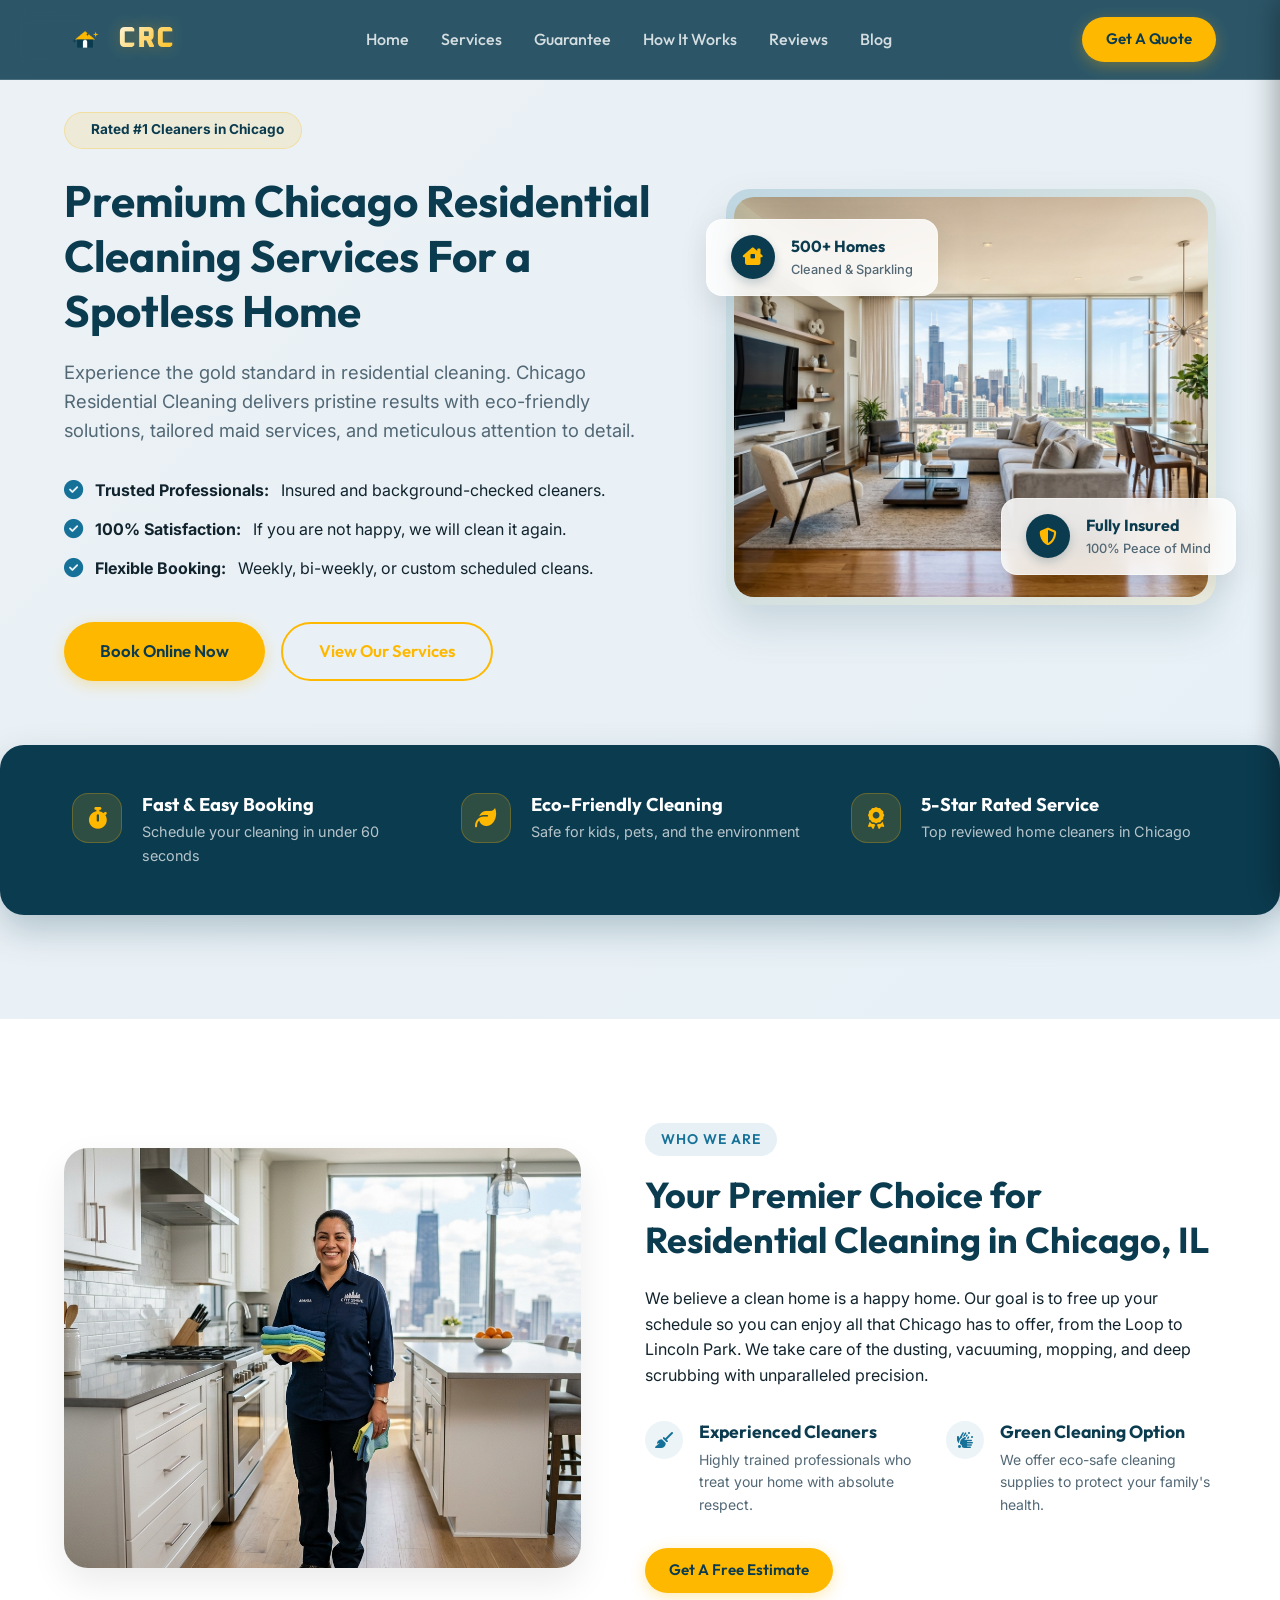
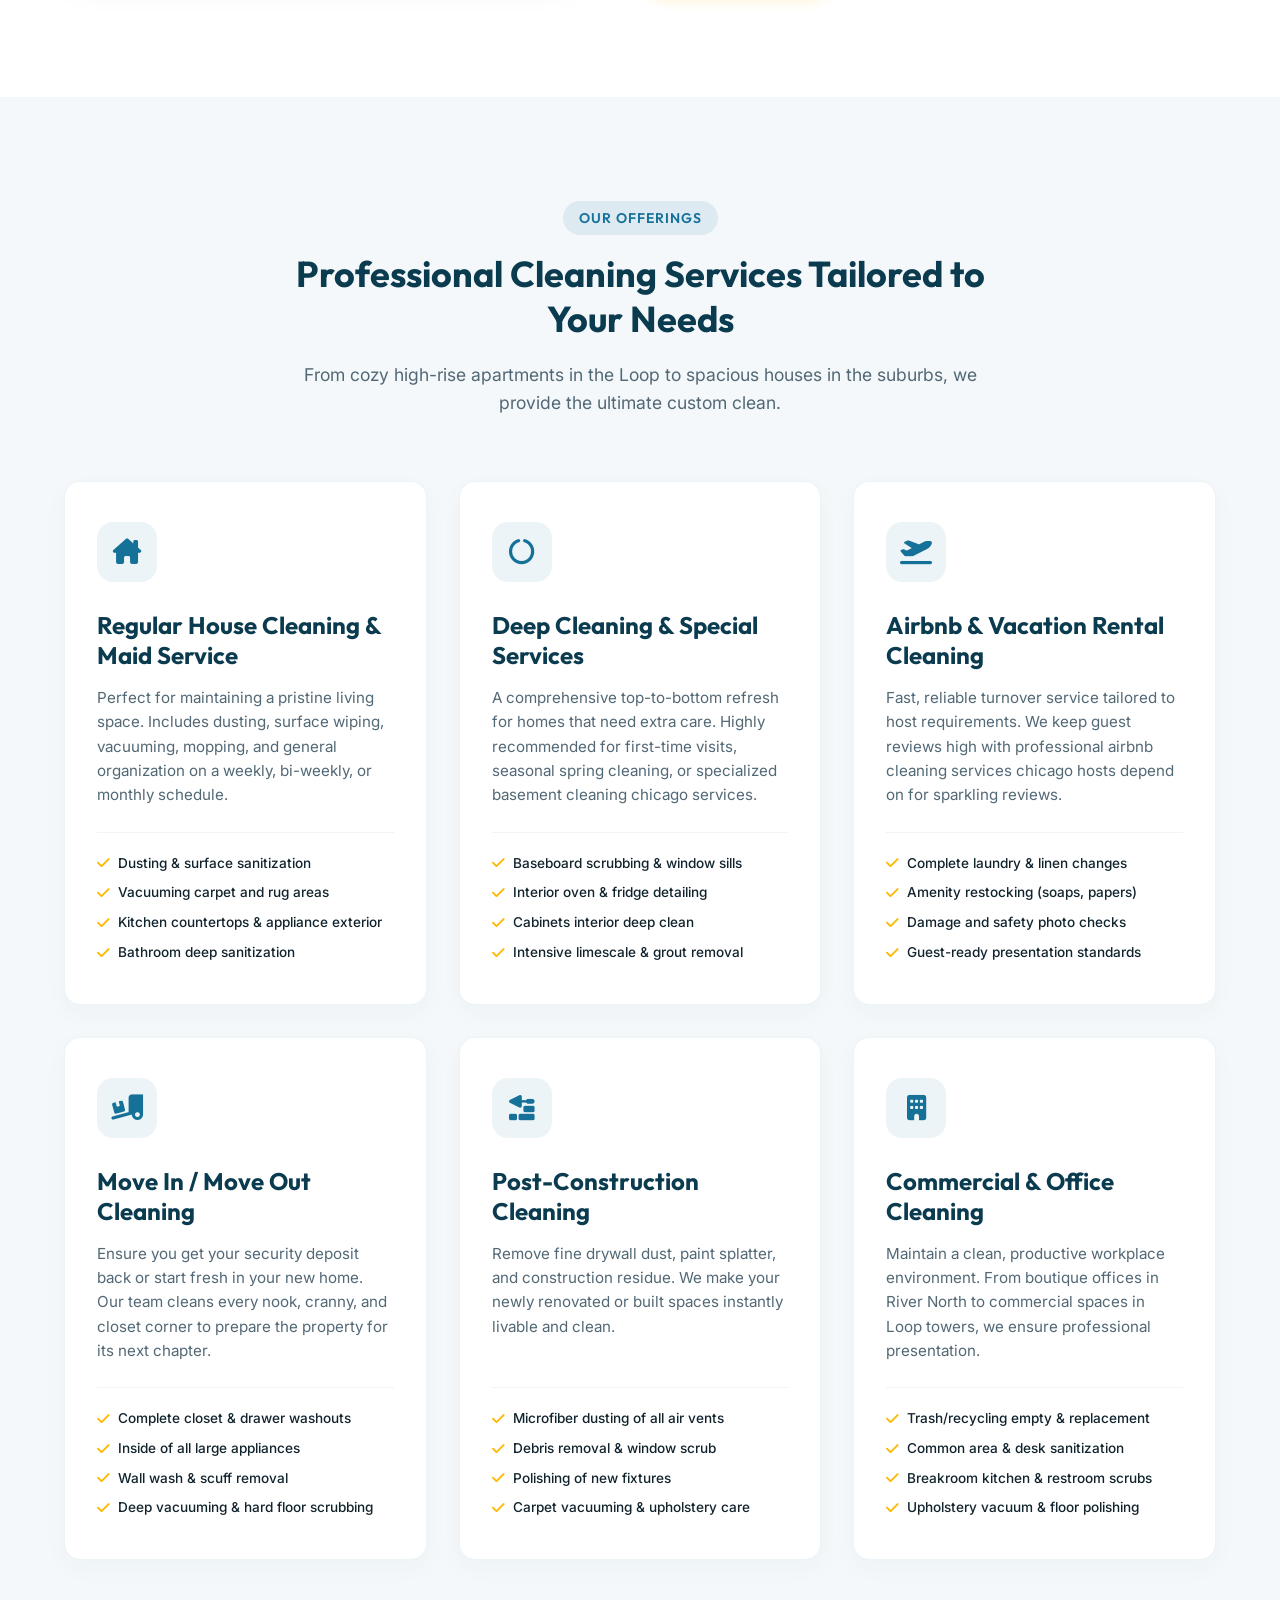
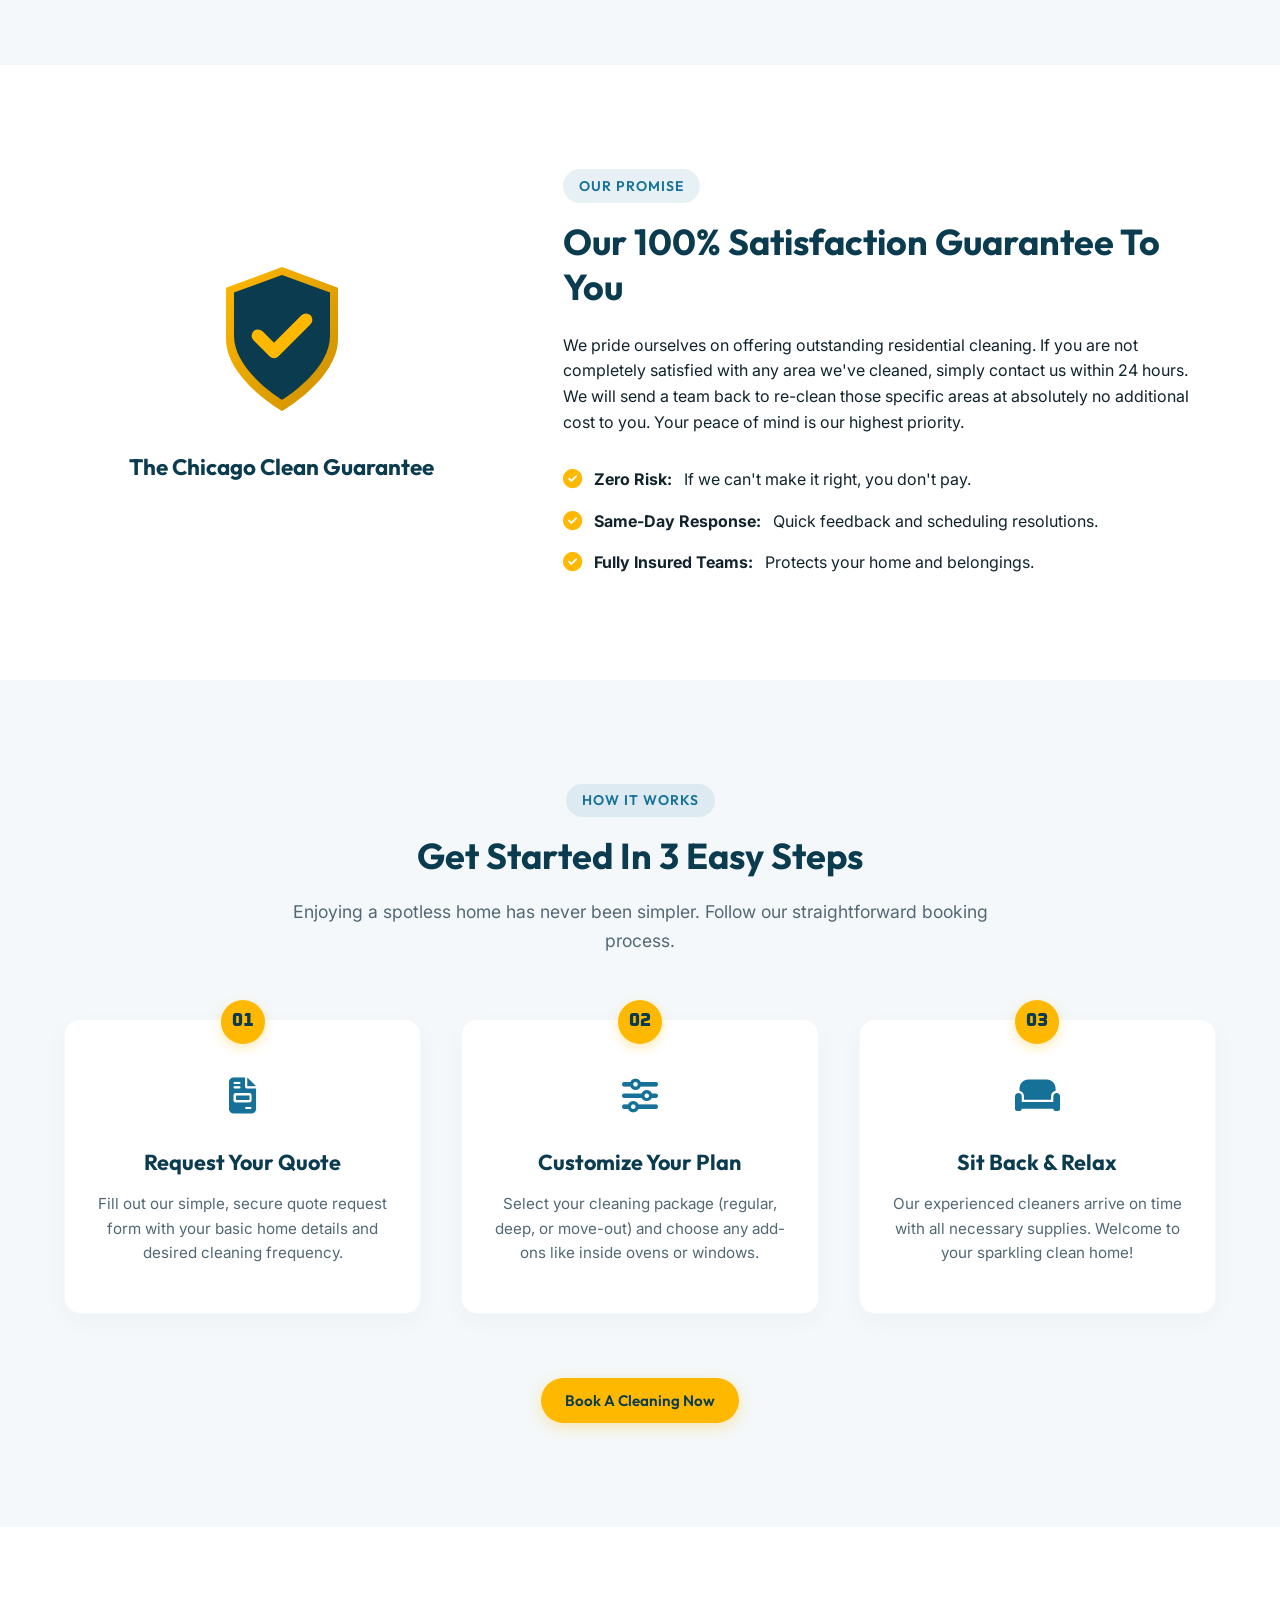
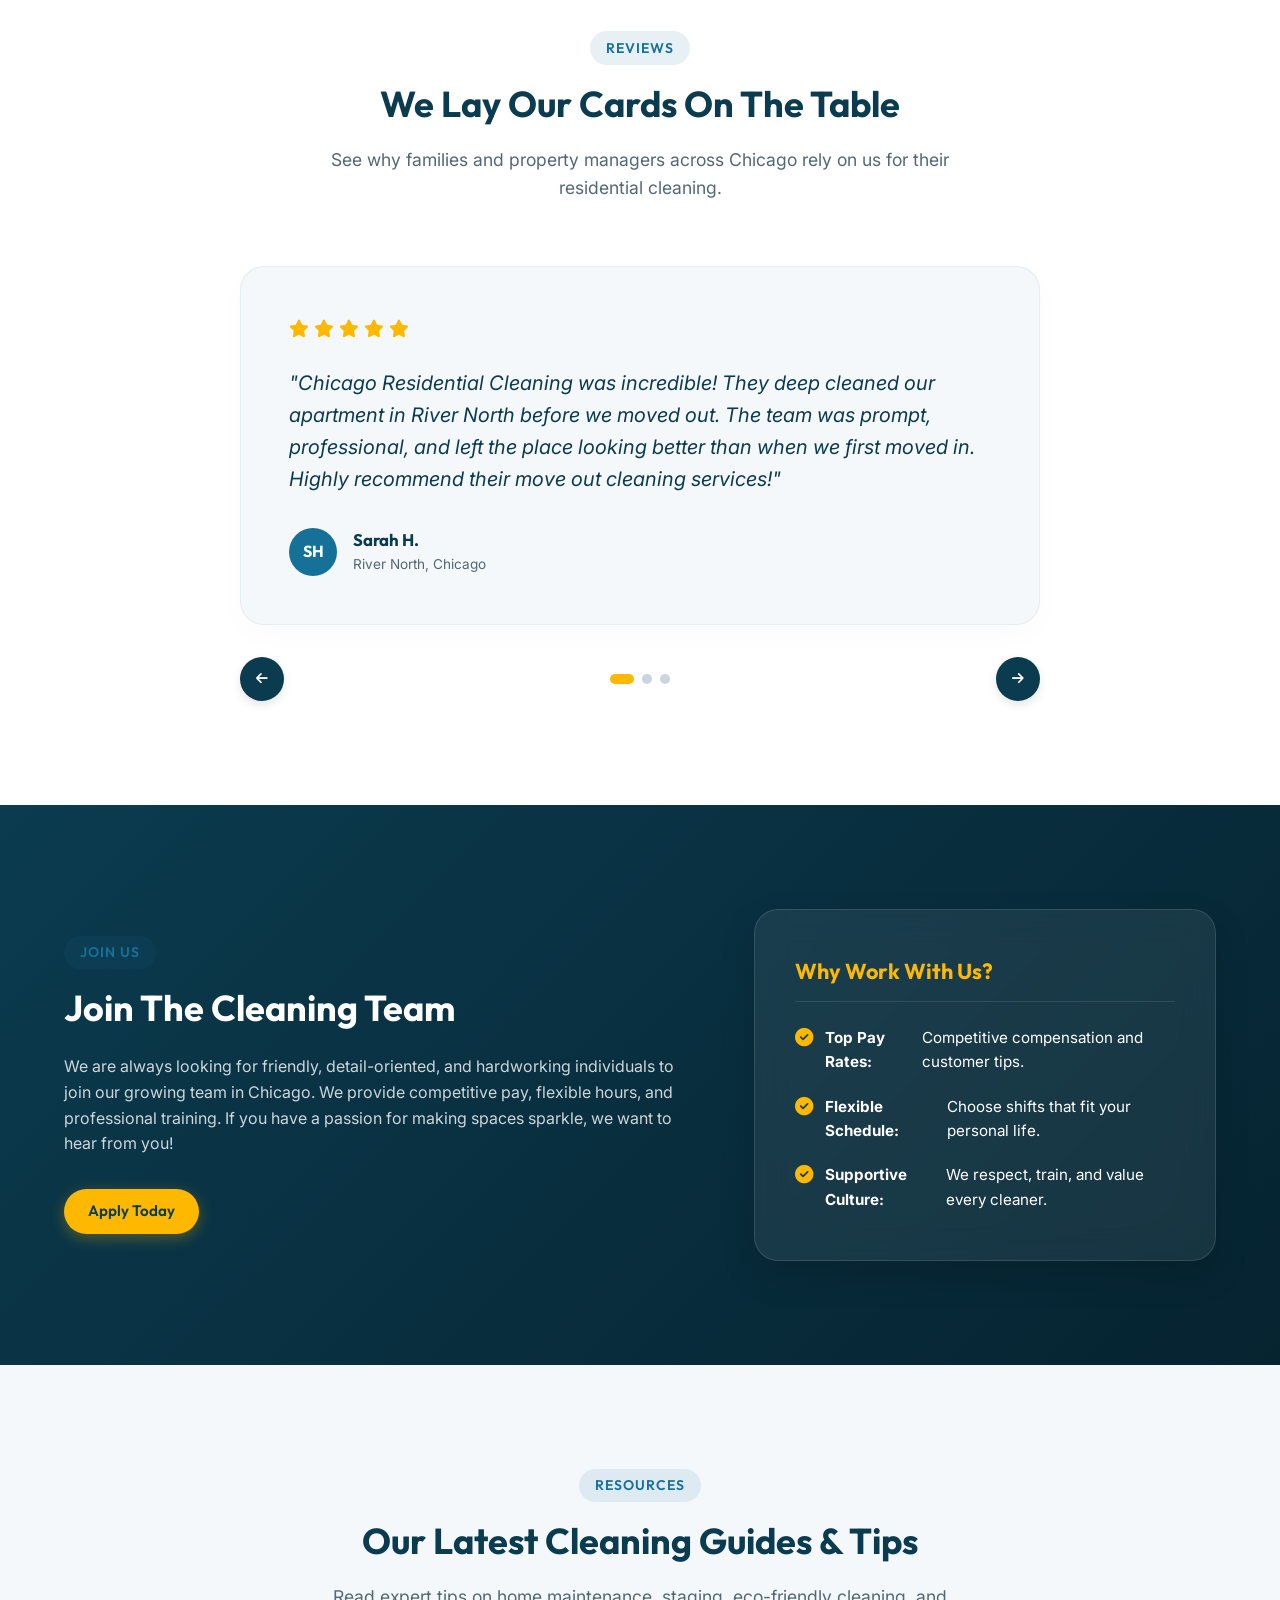
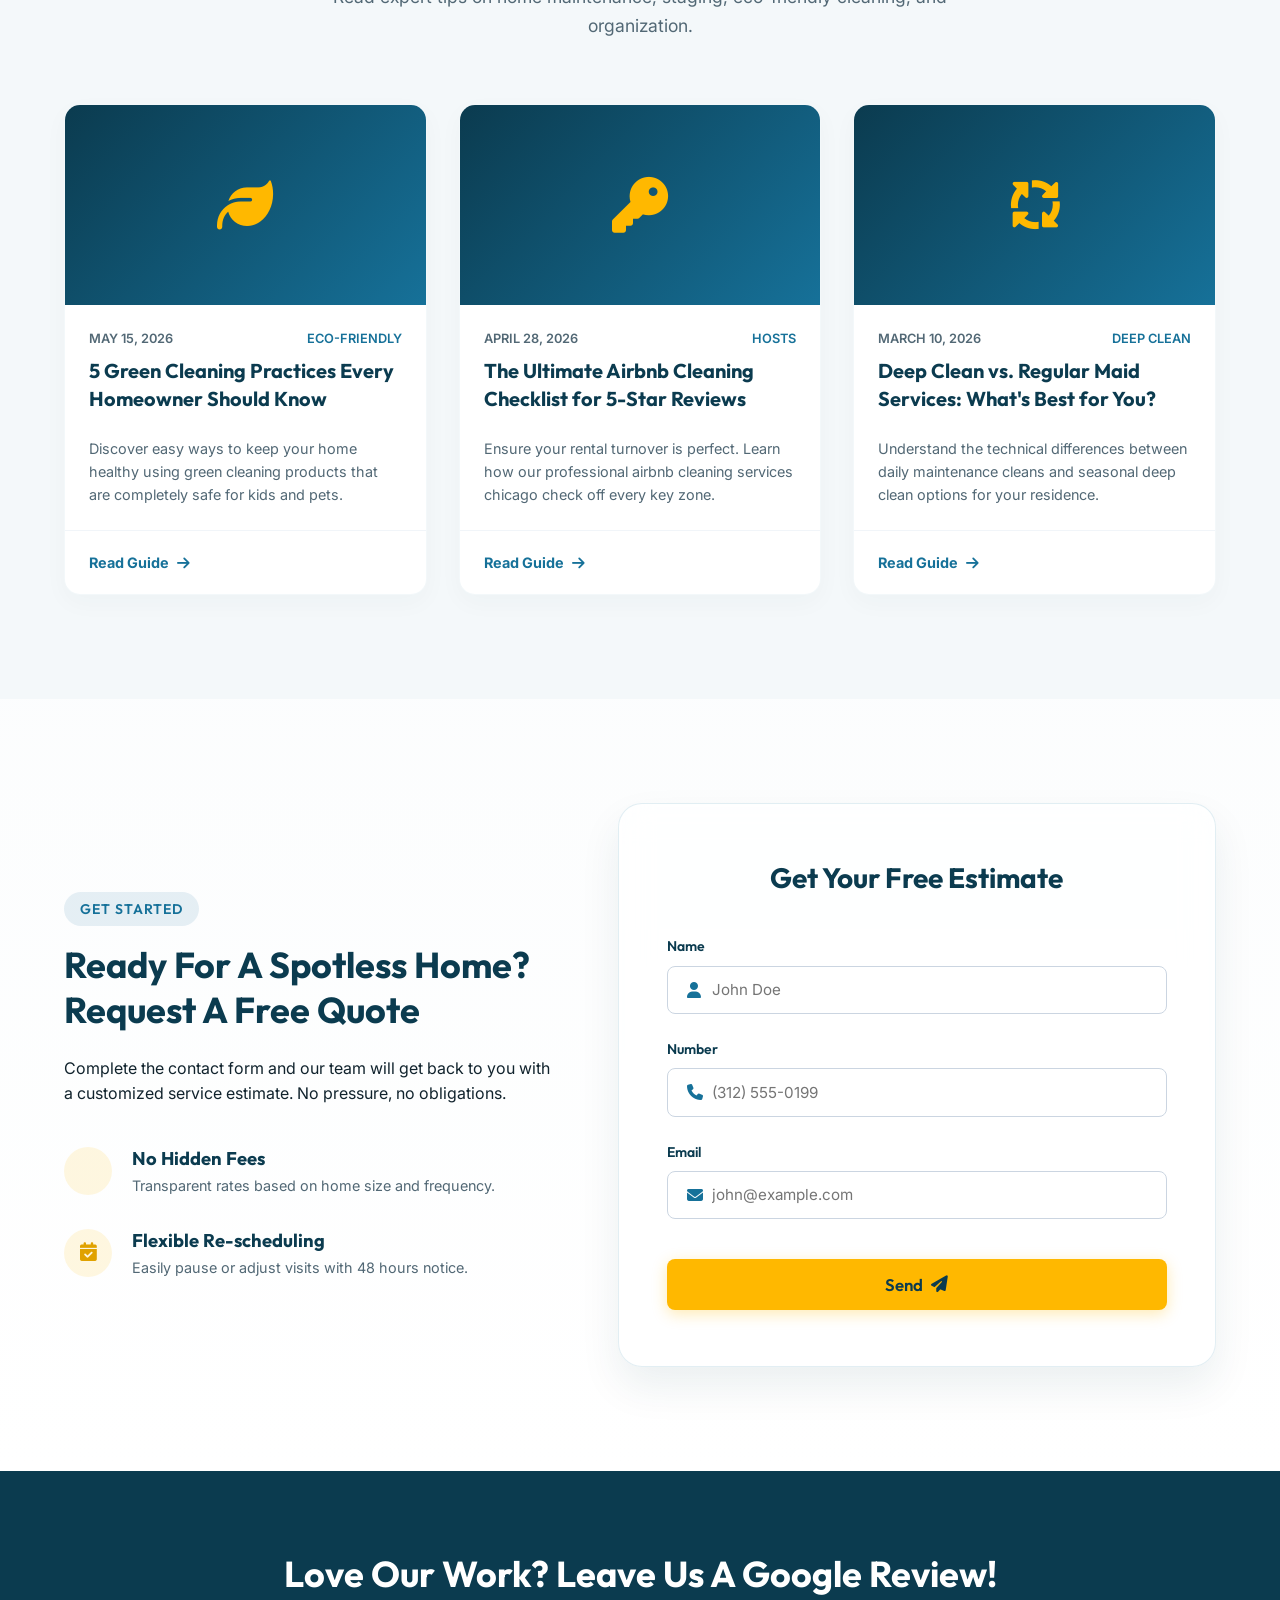
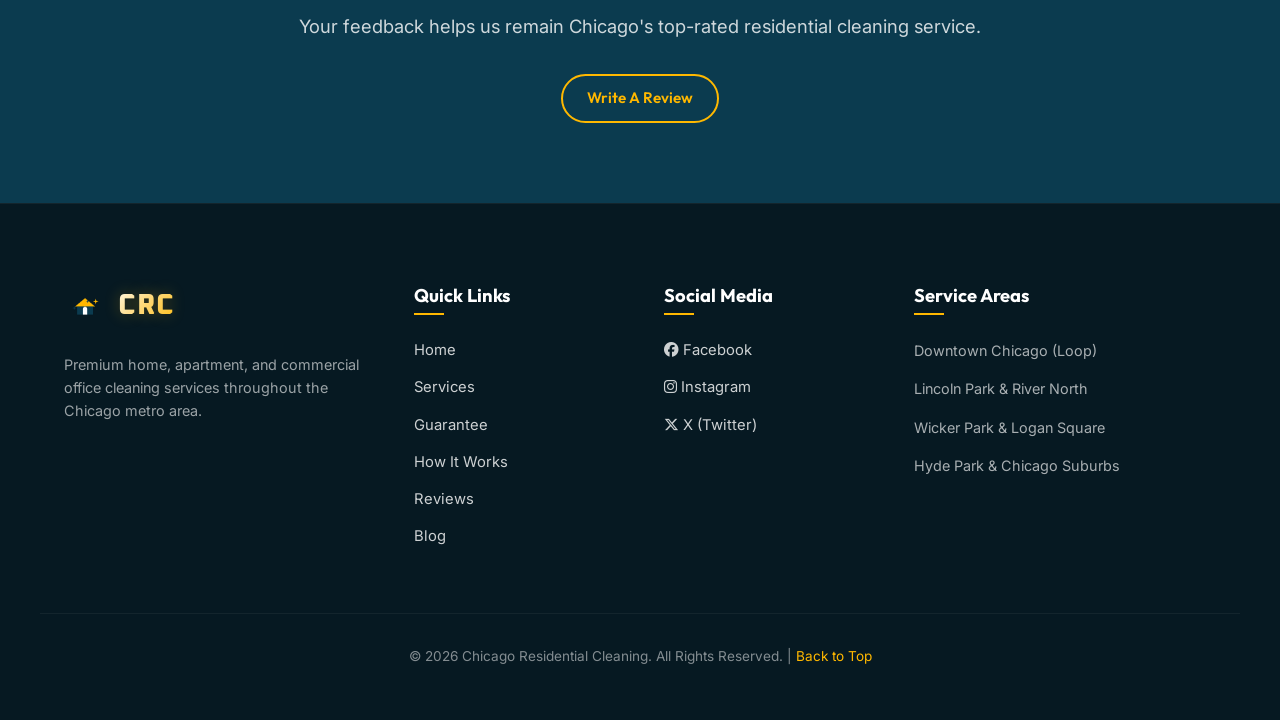
==== commit 48826b15: "Update contact form fields and validation script per user request" ====
--- a/index.html
+++ b/index.html
@@ -574,7 +574,7 @@
             </div>
             <h3>5 Green Cleaning Practices Every Homeowner Should Know</h3>
             <p>Discover easy ways to keep your home healthy using green cleaning products that are completely safe for kids and pets.</p>
-            <a href="#blog" class="read-more">Read Guide <i class="fa-solid fa-arrow-right"></i></a>
+            <a href="blog/5-green-cleaning-practices.html" class="read-more">Read Guide <i class="fa-solid fa-arrow-right"></i></a>
           </article>
 
           <!-- Post 2 -->
@@ -588,7 +588,7 @@
             </div>
             <h3>The Ultimate Airbnb Cleaning Checklist for 5-Star Reviews</h3>
             <p>Ensure your rental turnover is perfect. Learn how our professional airbnb cleaning services chicago check off every key zone.</p>
-            <a href="#blog" class="read-more">Read Guide <i class="fa-solid fa-arrow-right"></i></a>
+            <a href="blog/airbnb-cleaning-checklist.html" class="read-more">Read Guide <i class="fa-solid fa-arrow-right"></i></a>
           </article>
 
           <!-- Post 3 -->
@@ -602,7 +602,7 @@
             </div>
             <h3>Deep Clean vs. Regular Maid Services: What's Best for You?</h3>
             <p>Understand the technical differences between daily maintenance cleans and seasonal deep clean options for your residence.</p>
-            <a href="#blog" class="read-more">Read Guide <i class="fa-solid fa-arrow-right"></i></a>
+            <a href="blog/deep-clean-vs-regular-maid-services.html" class="read-more">Read Guide <i class="fa-solid fa-arrow-right"></i></a>
           </article>
         </div>
       </div>
@@ -637,18 +637,27 @@
         <div class="quote-form-container">
           <div class="glass-form-card">
             <h3>Get Your Free Estimate</h3>
-            <form id="quoteForm" novalidate>
+            <form name="Chicago Residential Cleaning" netlify id="quoteForm" novalidate>
               <div class="form-group">
-                <label for="fullName">Full Name</label>
+                <label for="fullName">Name</label>
                 <div class="input-wrapper">
                   <i class="fa-solid fa-user"></i>
                   <input type="text" id="fullName" name="name" placeholder="John Doe" required>
                 </div>
-                <span class="error-msg" id="nameError">Full name is required</span>
+                <span class="error-msg" id="nameError">Name is required</span>
               </div>
 
               <div class="form-group">
-                <label for="emailAddr">Email Address</label>
+                <label for="phoneNum">Number</label>
+                <div class="input-wrapper">
+                  <i class="fa-solid fa-phone"></i>
+                  <input type="tel" id="phoneNum" name="phone" placeholder="(312) 555-0199" required>
+                </div>
+                <span class="error-msg" id="phoneError">Phone number is required</span>
+              </div>
+
+              <div class="form-group">
+                <label for="emailAddr">Email</label>
                 <div class="input-wrapper">
                   <i class="fa-solid fa-envelope"></i>
                   <input type="email" id="emailAddr" name="email" placeholder="john@example.com" required>
@@ -656,39 +665,8 @@
                 <span class="error-msg" id="emailError">Please enter a valid email address</span>
               </div>
 
-              <div class="form-group">
-                <label for="phoneNum">Phone Number</label>
-                <div class="input-wrapper">
-                  <i class="fa-solid fa-phone"></i>
-                  <input type="tel" id="phoneNum" name="phone" placeholder="(312) 555-0199" required>
-                </div>
-                <span class="error-msg" id="phoneError">Please enter a valid phone number</span>
-              </div>
-
-              <div class="form-group">
-                <label for="frequency">Desired Frequency</label>
-                <div class="input-wrapper">
-                  <i class="fa-solid fa-calendar-days"></i>
-                  <select id="frequency" name="frequency" required>
-                    <option value="" disabled selected>Select frequency...</option>
-                    <option value="one-time">One Time Cleaning</option>
-                    <option value="weekly">Weekly Service</option>
-                    <option value="bi-weekly">Bi-Weekly Service</option>
-                    <option value="monthly">Monthly Service</option>
-                    <option value="airbnb">Airbnb Turnovers</option>
-                  </select>
-                </div>
-                <span class="error-msg" id="freqError">Please select a frequency</span>
-              </div>
-
-              <div class="form-group">
-                <label for="message">Your Message / Cleaning Specifics</label>
-                <textarea id="message" name="message" rows="4" placeholder="Tell us about your home (bedrooms, bathrooms, and any special requests...)" required></textarea>
-                <span class="error-msg" id="msgError">Please enter your message details</span>
-              </div>
-
               <button type="submit" class="cta-button primary-cta submit-btn" id="submitBtn">
-                <span>Send Quote Request</span>
+                <span>Send</span>
                 <i class="fa-solid fa-paper-plane"></i>
               </button>
             </form>
--- a/index.css
+++ b/index.css
@@ -1669,3 +1669,213 @@
     gap: 2rem;
   }
 }
+
+/* -------------------------------------------------------------
+   Blog Post Article Styling (E-E-A-T & Topical SEO Layouts)
+------------------------------------------------------------- */
+.article-section {
+  padding-top: calc(var(--header-height) + 3rem);
+  background-color: var(--color-bg-white);
+}
+
+.article-layout {
+  max-width: 800px;
+  margin: 0 auto;
+  padding: 0 1.5rem;
+}
+
+.back-link {
+  display: inline-flex;
+  align-items: center;
+  gap: 0.5rem;
+  font-family: var(--font-title);
+  font-weight: 600;
+  color: var(--color-secondary);
+  margin-bottom: 2rem;
+  transition: var(--transition-fast);
+}
+
+.back-link:hover {
+  color: var(--color-primary);
+  transform: translateX(-3px);
+}
+
+.article-header {
+  margin-bottom: 3rem;
+  border-bottom: 1px solid #e2e8f0;
+  padding-bottom: 2rem;
+}
+
+.article-header h1 {
+  font-size: 2.5rem;
+  color: var(--color-primary);
+  margin-bottom: 1rem;
+  line-height: 1.2;
+}
+
+.article-meta-info {
+  display: flex;
+  flex-wrap: wrap;
+  align-items: center;
+  gap: 1.5rem;
+  font-size: 0.9rem;
+  color: var(--color-text-muted);
+}
+
+.article-meta-info span {
+  display: flex;
+  align-items: center;
+  gap: 0.5rem;
+}
+
+.article-meta-info i {
+  color: var(--color-secondary);
+}
+
+.article-body {
+  font-size: 1.1rem;
+  line-height: 1.8;
+  color: #2d3748;
+}
+
+.article-body h2 {
+  font-size: 1.85rem;
+  color: var(--color-primary);
+  margin: 2.5rem 0 1.25rem 0;
+}
+
+.article-body h3 {
+  font-size: 1.35rem;
+  color: var(--color-secondary);
+  margin: 2rem 0 1rem 0;
+}
+
+.article-body p {
+  margin-bottom: 1.5rem;
+}
+
+.article-body ul, .article-body ol {
+  margin-bottom: 1.5rem;
+  padding-left: 2rem;
+}
+
+.article-body li {
+  margin-bottom: 0.5rem;
+}
+
+.article-body ul {
+  list-style-type: disc;
+}
+
+.article-body ol {
+  list-style-type: decimal;
+}
+
+.article-body blockquote {
+  border-left: 4px solid var(--color-accent);
+  background-color: var(--color-bg-light);
+  padding: 1.5rem;
+  font-style: italic;
+  font-size: 1.15rem;
+  color: var(--color-primary);
+  margin: 2rem 0;
+  border-radius: 0 var(--border-radius-sm) var(--border-radius-sm) 0;
+}
+
+.article-body img {
+  border-radius: var(--border-radius-md);
+  margin: 2rem 0;
+  box-shadow: 0 10px 25px rgba(0,0,0,0.05);
+}
+
+/* Author Bio Card (E-E-A-T Optimization) */
+.author-bio-card {
+  display: flex;
+  align-items: center;
+  gap: 2rem;
+  margin-top: 4rem;
+  padding: 2.5rem;
+  background-color: var(--color-bg-light);
+  border: 1px solid rgba(22, 113, 153, 0.1);
+  border-radius: var(--border-radius-lg);
+}
+
+.author-avatar-large {
+  width: 90px;
+  height: 90px;
+  border-radius: 50%;
+  background-color: var(--color-primary);
+  color: var(--color-accent);
+  display: flex;
+  align-items: center;
+  justify-content: center;
+  font-size: 2.25rem;
+  font-family: var(--font-title);
+  font-weight: 800;
+  flex-shrink: 0;
+  box-shadow: 0 4px 10px rgba(0, 0, 0, 0.1);
+}
+
+.author-details h3 {
+  font-size: 1.25rem;
+  margin-bottom: 0.25rem;
+}
+
+.author-title {
+  display: block;
+  font-size: 0.85rem;
+  font-weight: 700;
+  color: var(--color-secondary);
+  text-transform: uppercase;
+  letter-spacing: 0.5px;
+  margin-bottom: 0.75rem;
+}
+
+.author-details p {
+  font-size: 0.95rem;
+  color: var(--color-text-muted);
+  margin: 0;
+}
+
+/* Article Table Styling */
+.comparison-table-wrapper {
+  overflow-x: auto;
+  margin: 2rem 0;
+  border: 1px solid #e2e8f0;
+  border-radius: var(--border-radius-md);
+}
+
+.comparison-table {
+  width: 100%;
+  border-collapse: collapse;
+  text-align: left;
+  font-size: 0.95rem;
+}
+
+.comparison-table th, .comparison-table td {
+  padding: 1rem 1.25rem;
+  border-bottom: 1px solid #e2e8f0;
+}
+
+.comparison-table th {
+  background-color: var(--color-primary);
+  color: #ffffff;
+  font-family: var(--font-title);
+  font-weight: 600;
+}
+
+.comparison-table tr:last-child td {
+  border-bottom: none;
+}
+
+.comparison-table tr:nth-child(even) {
+  background-color: var(--color-bg-light);
+}
+
+@media (max-width: 600px) {
+  .author-bio-card {
+    flex-direction: column;
+    text-align: center;
+    padding: 2rem 1.5rem;
+  }
+}
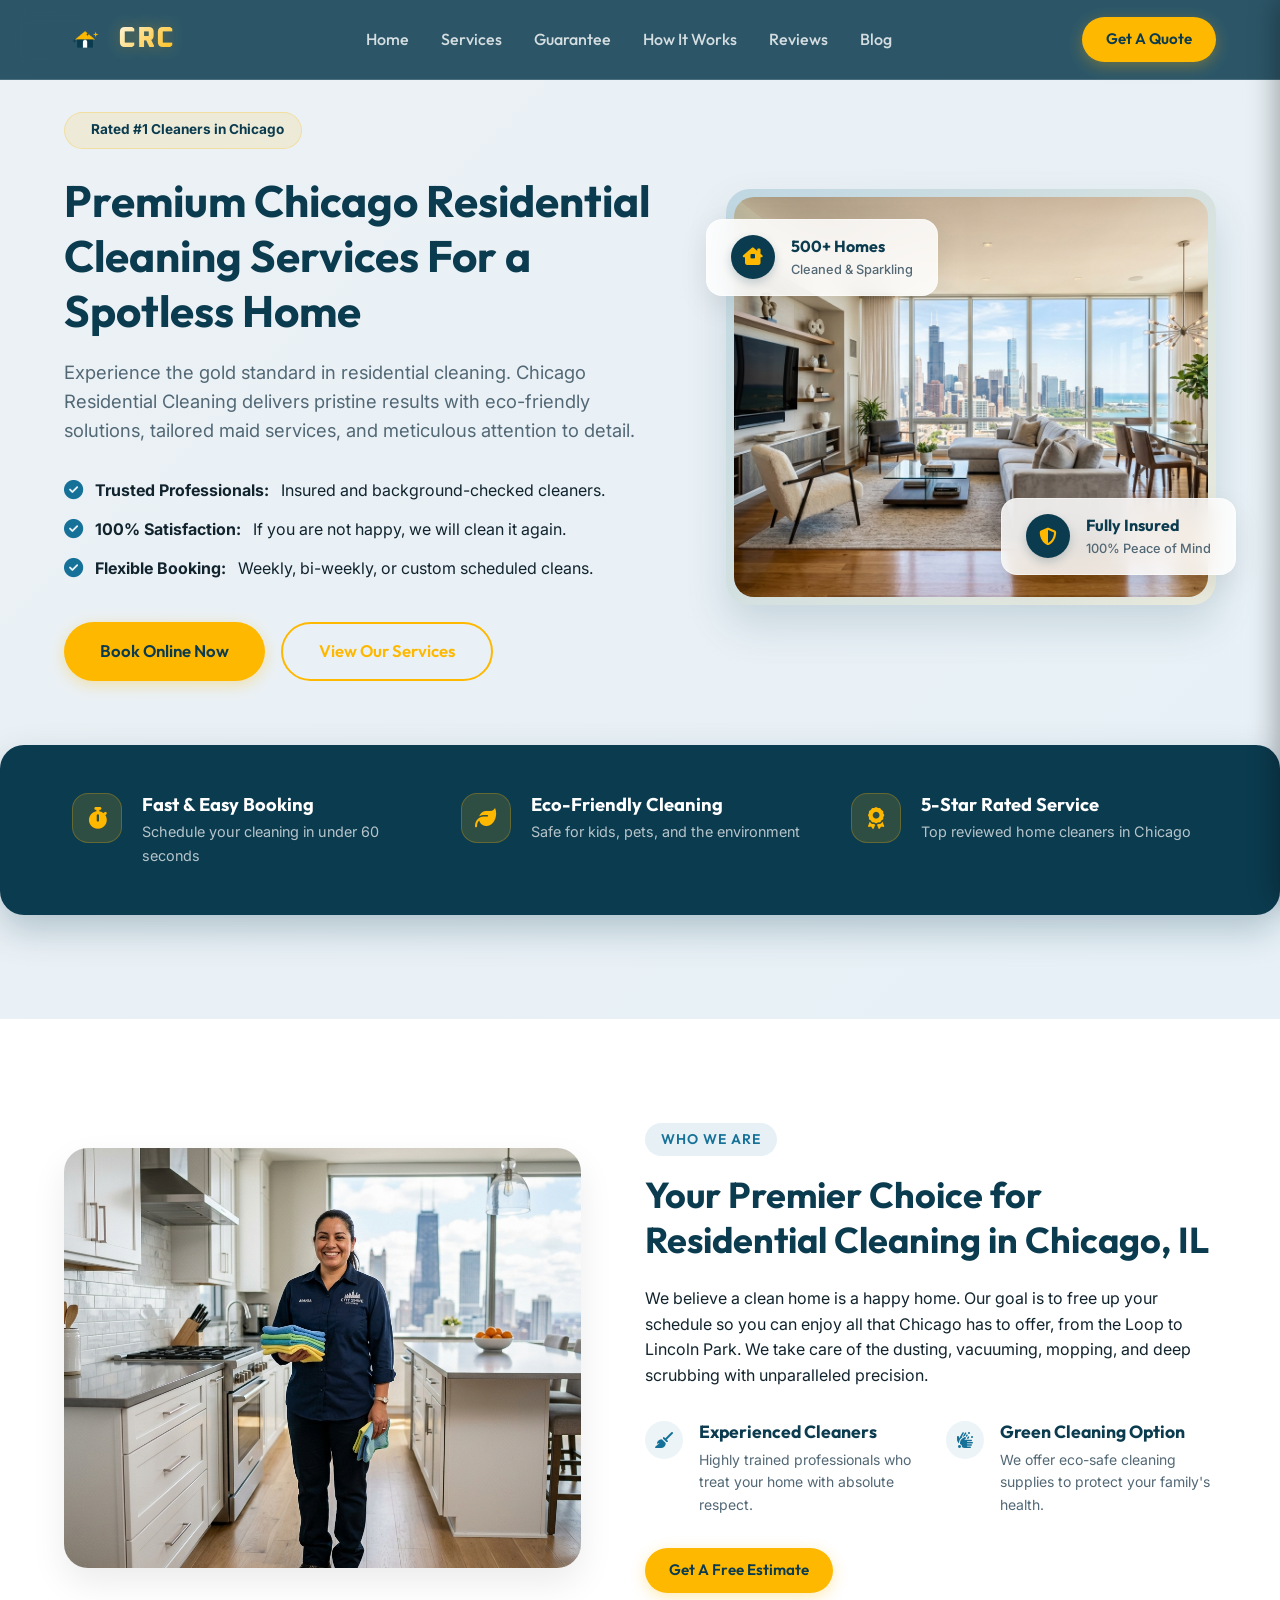
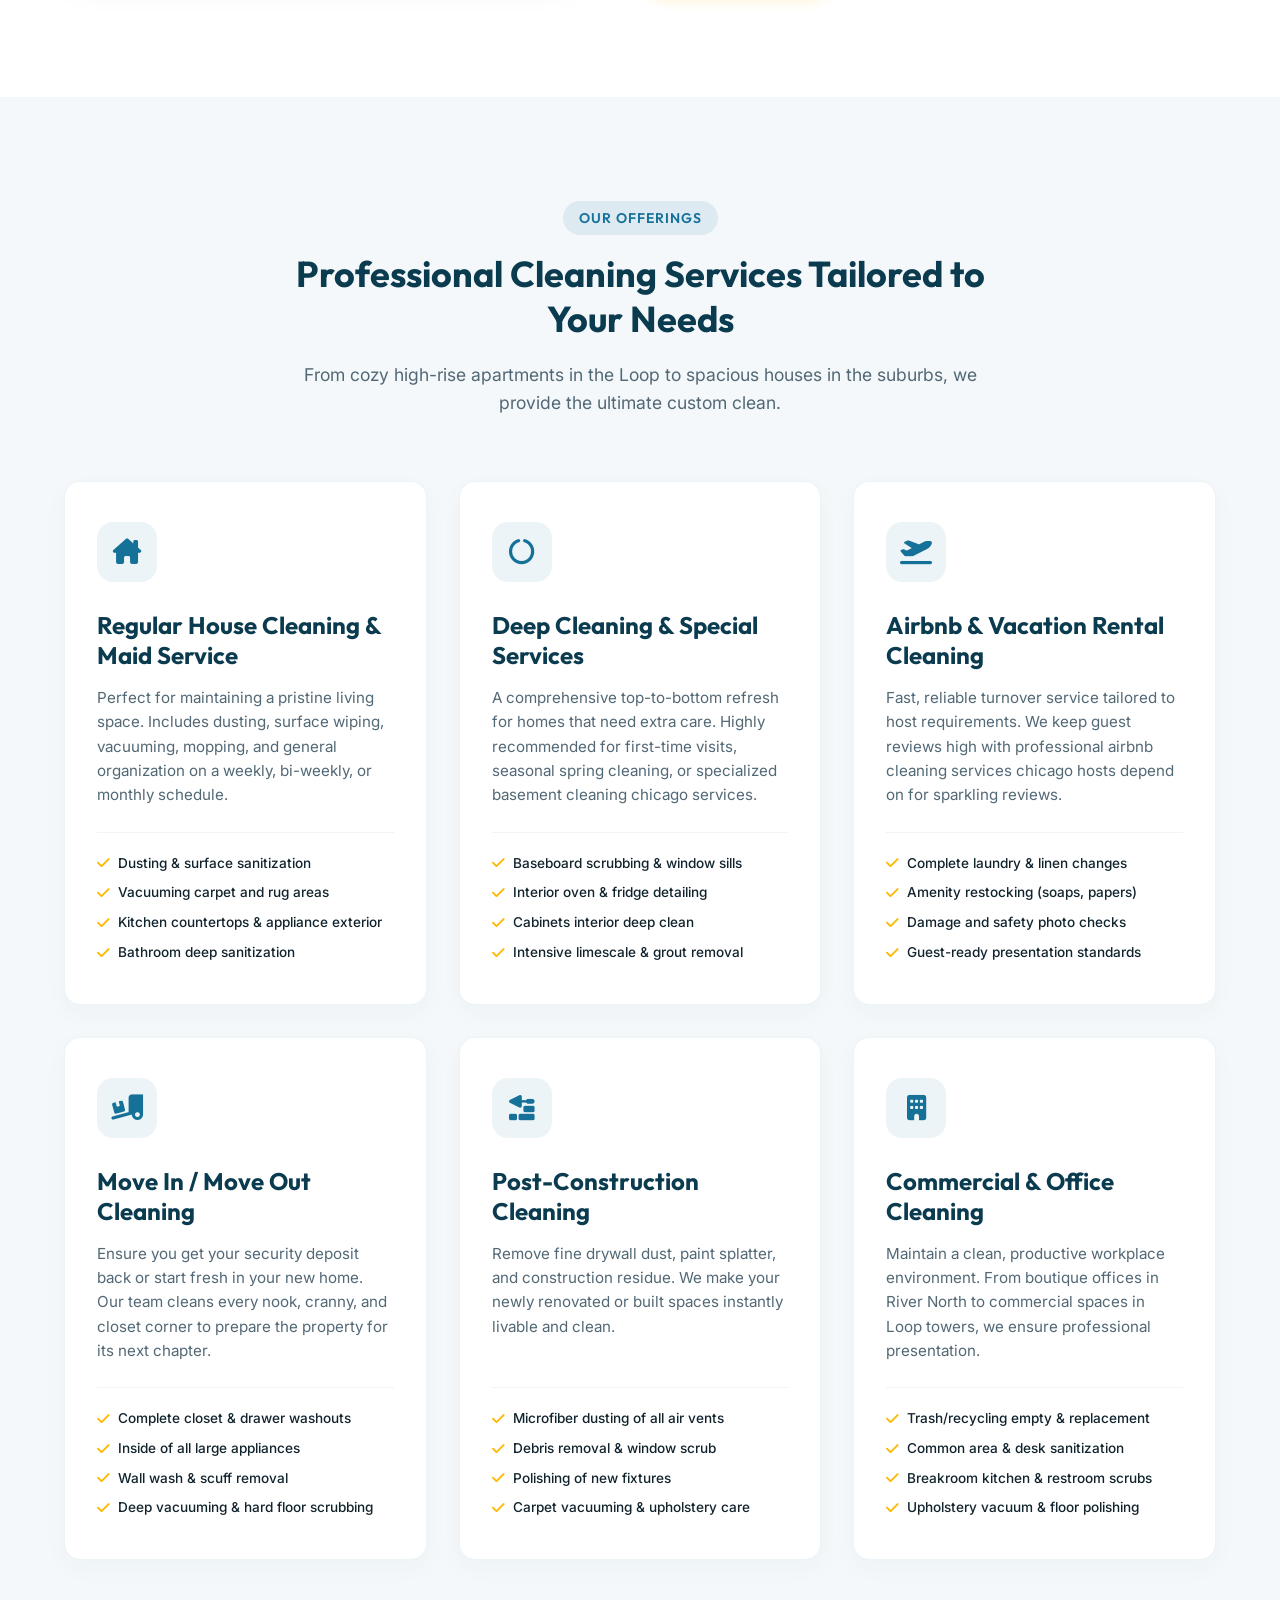
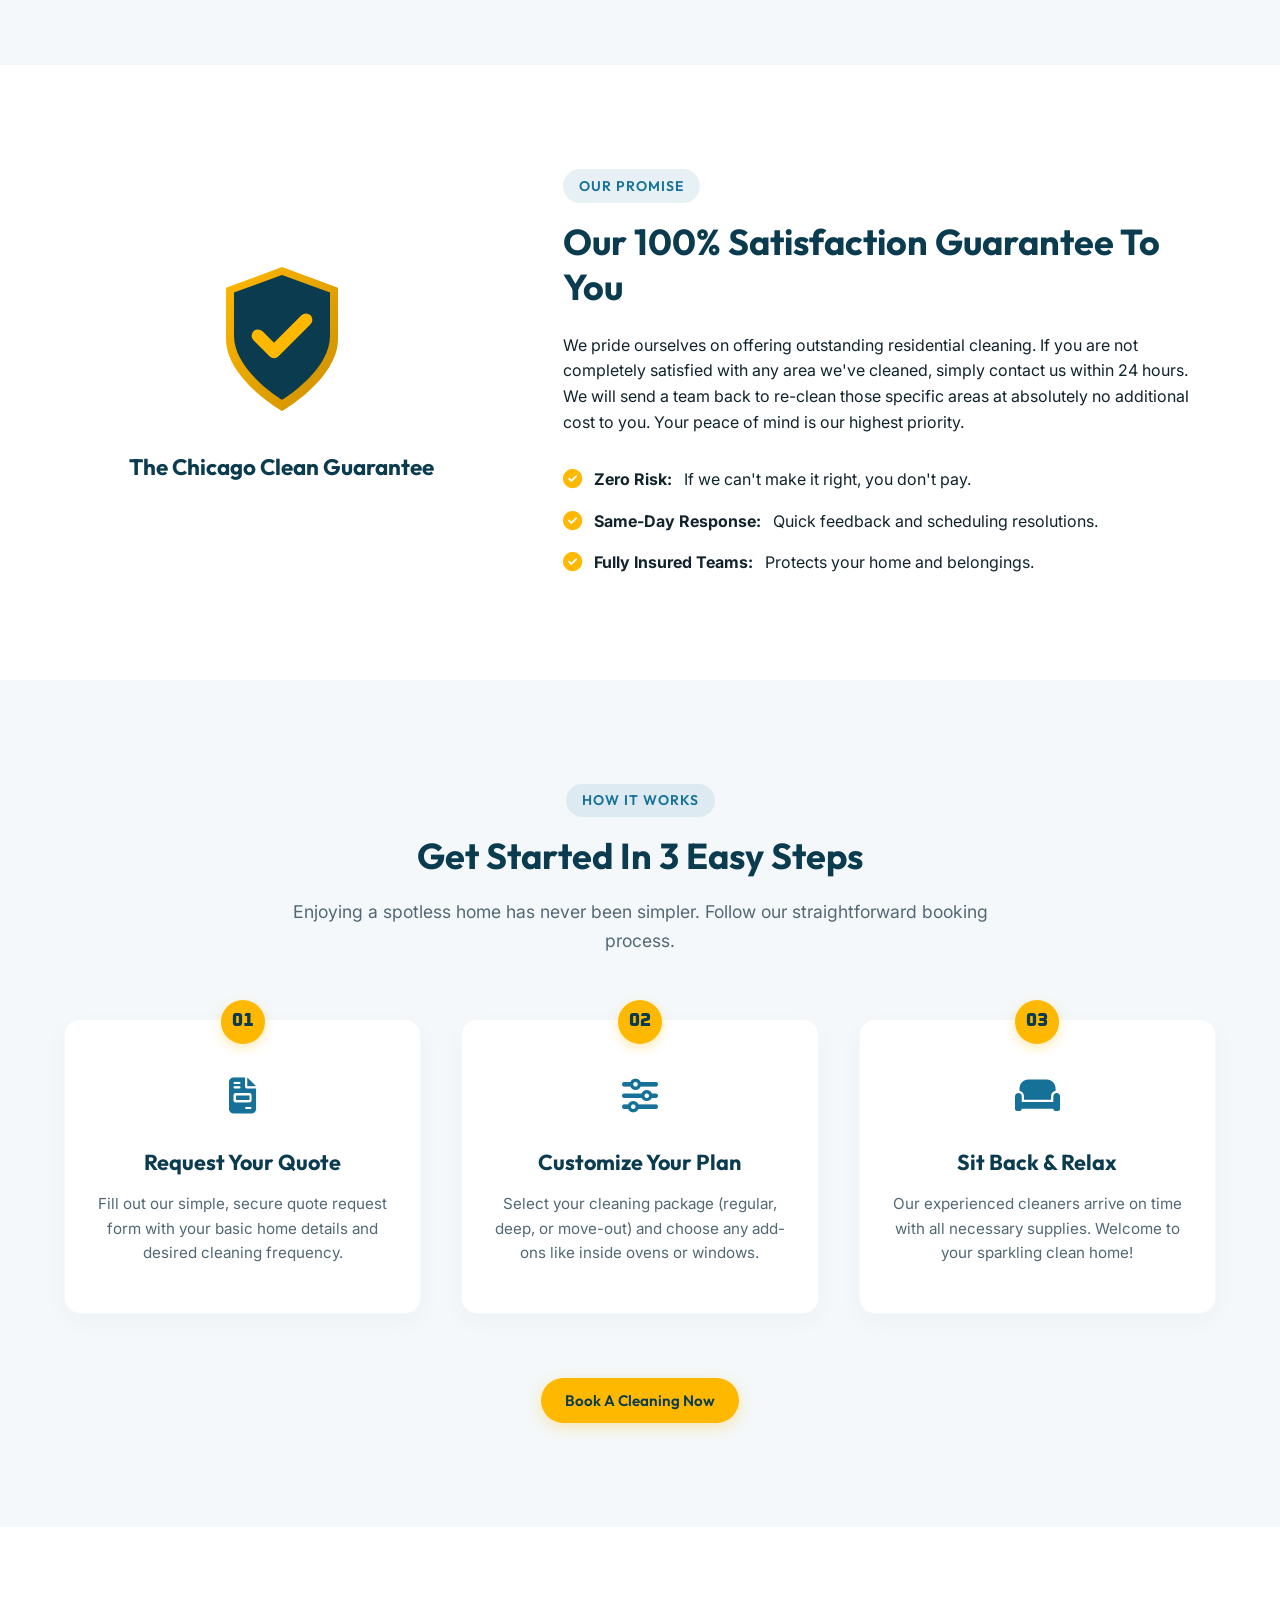
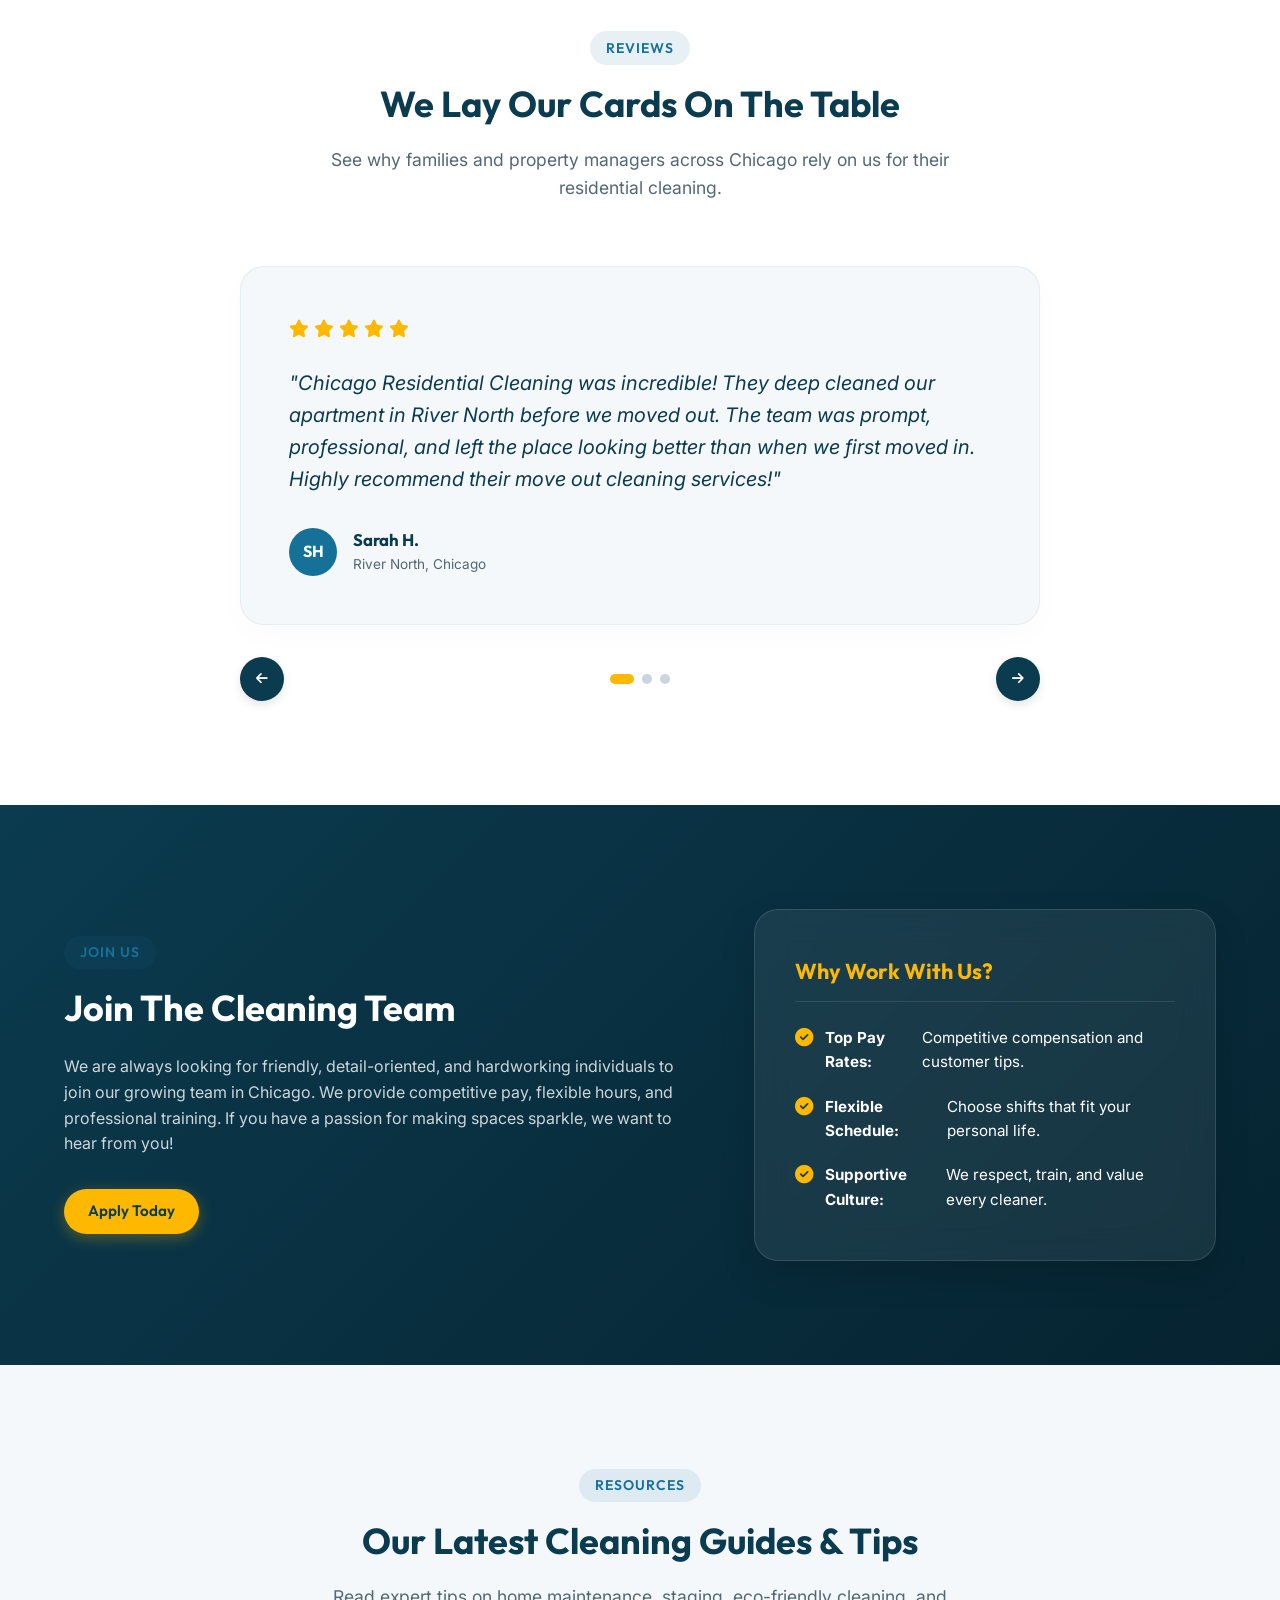
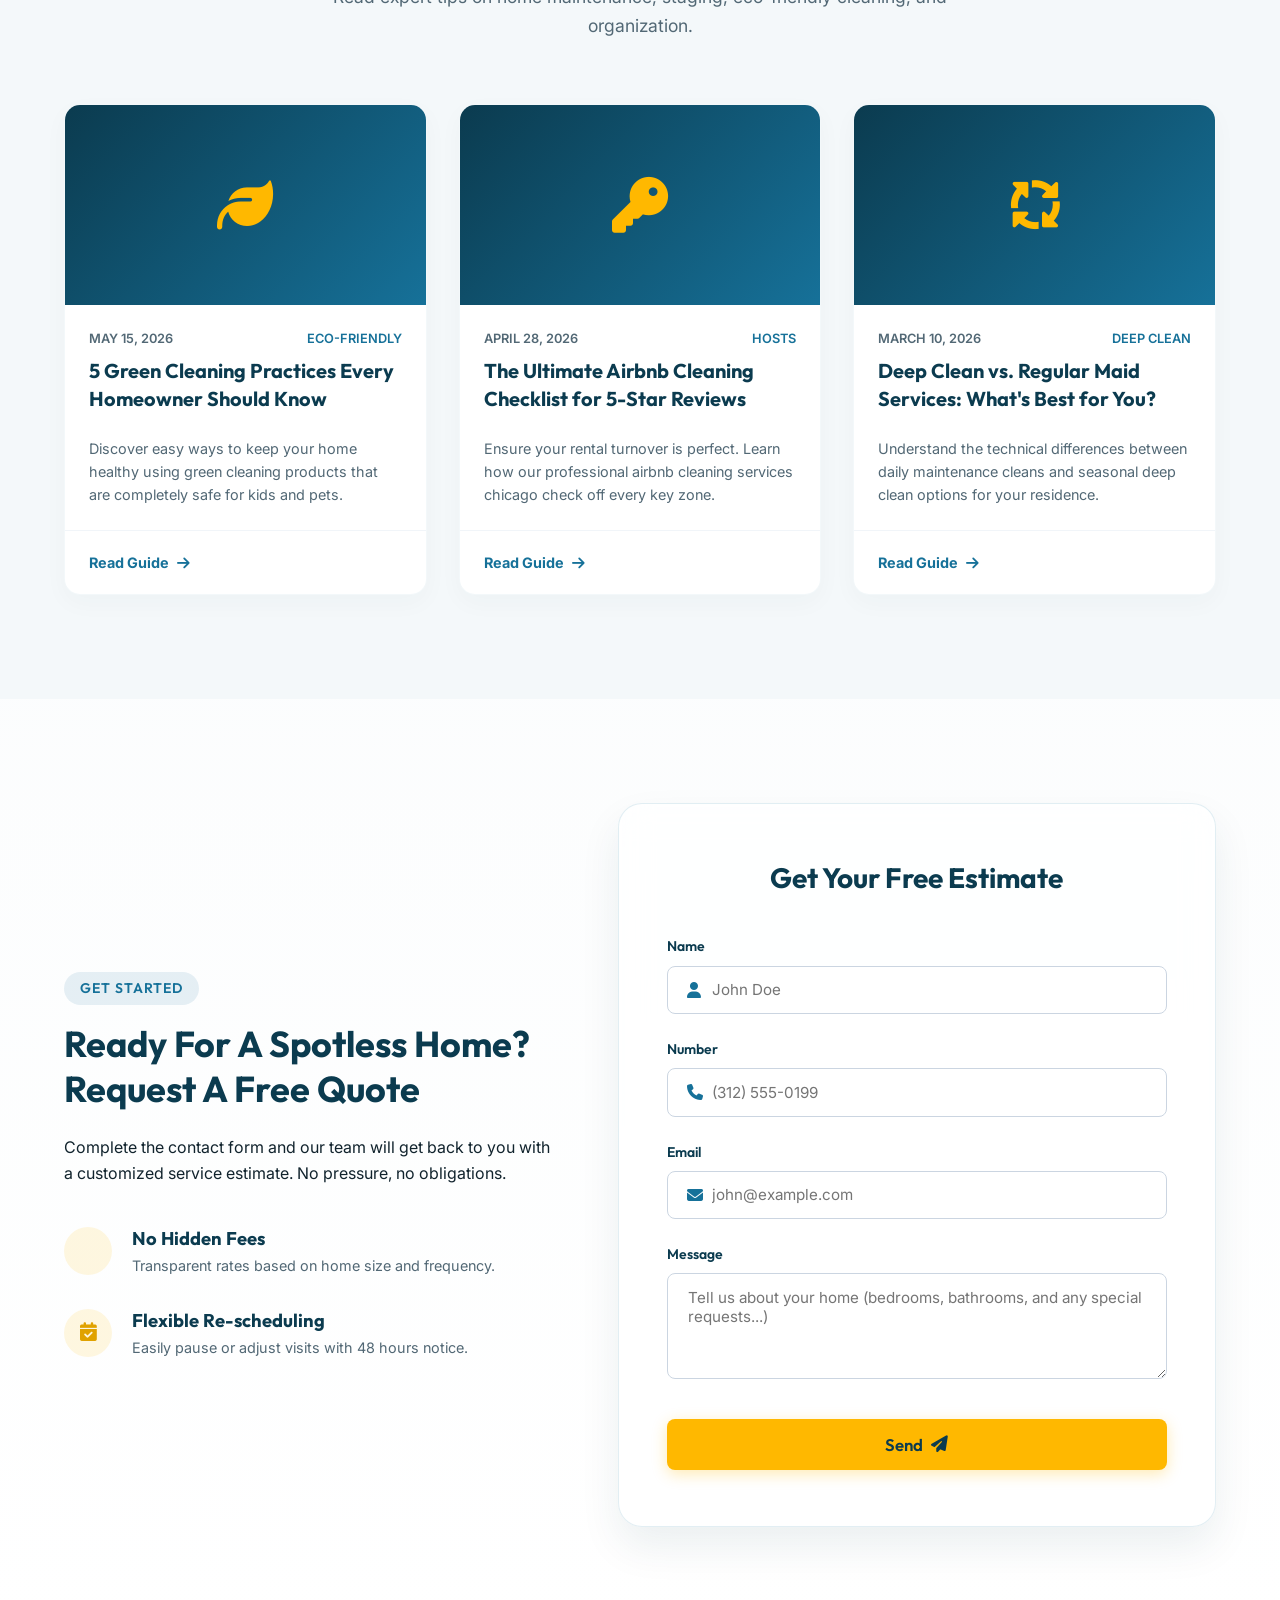
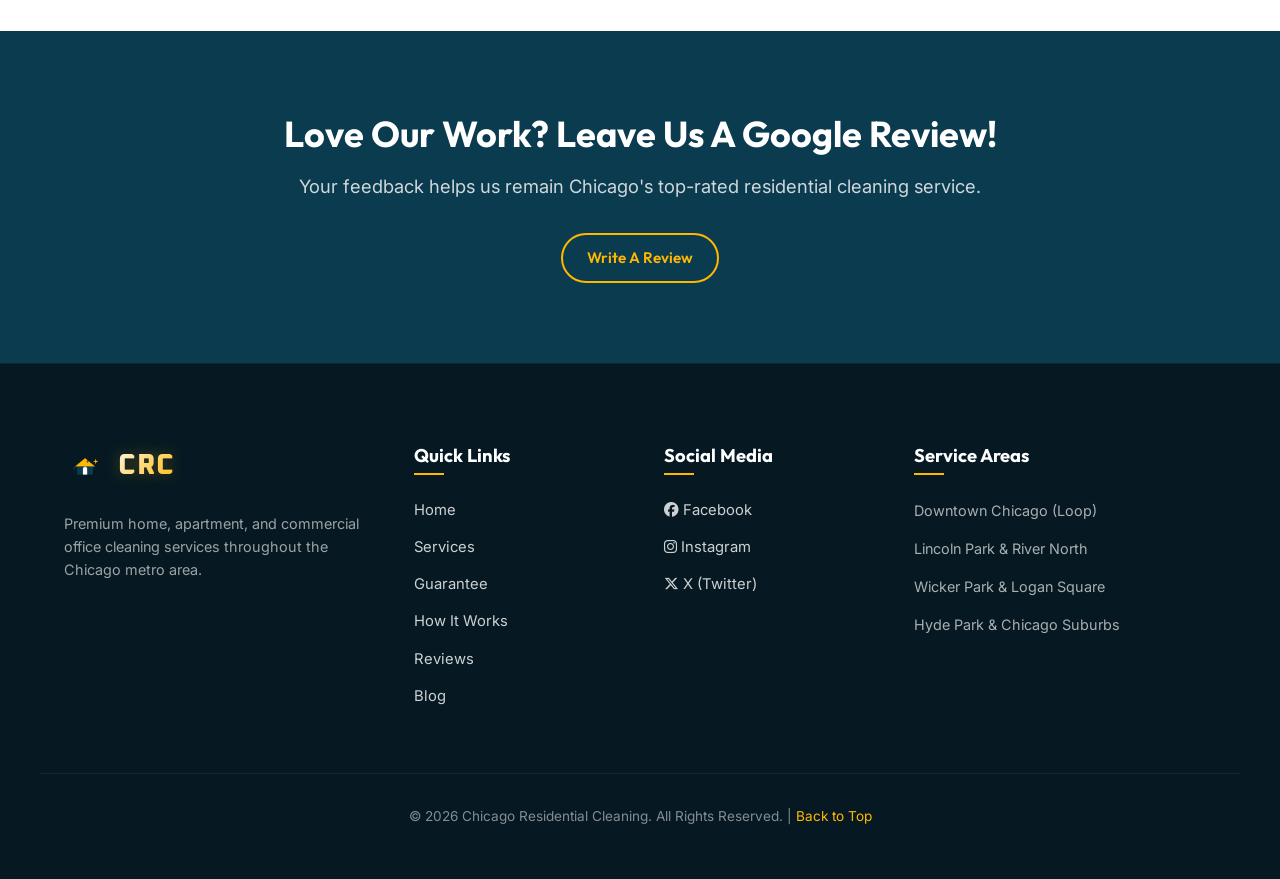
==== commit a2a6bf27: "Add message textarea field to contact form in index.html and js/main.js" ====
--- a/index.html
+++ b/index.html
@@ -665,6 +665,12 @@
                 <span class="error-msg" id="emailError">Please enter a valid email address</span>
               </div>
 
+              <div class="form-group">
+                <label for="message">Message</label>
+                <textarea id="message" name="message" rows="4" placeholder="Tell us about your home (bedrooms, bathrooms, and any special requests...)" required></textarea>
+                <span class="error-msg" id="msgError">Please enter your message details</span>
+              </div>
+
               <button type="submit" class="cta-button primary-cta submit-btn" id="submitBtn">
                 <span>Send</span>
                 <i class="fa-solid fa-paper-plane"></i>
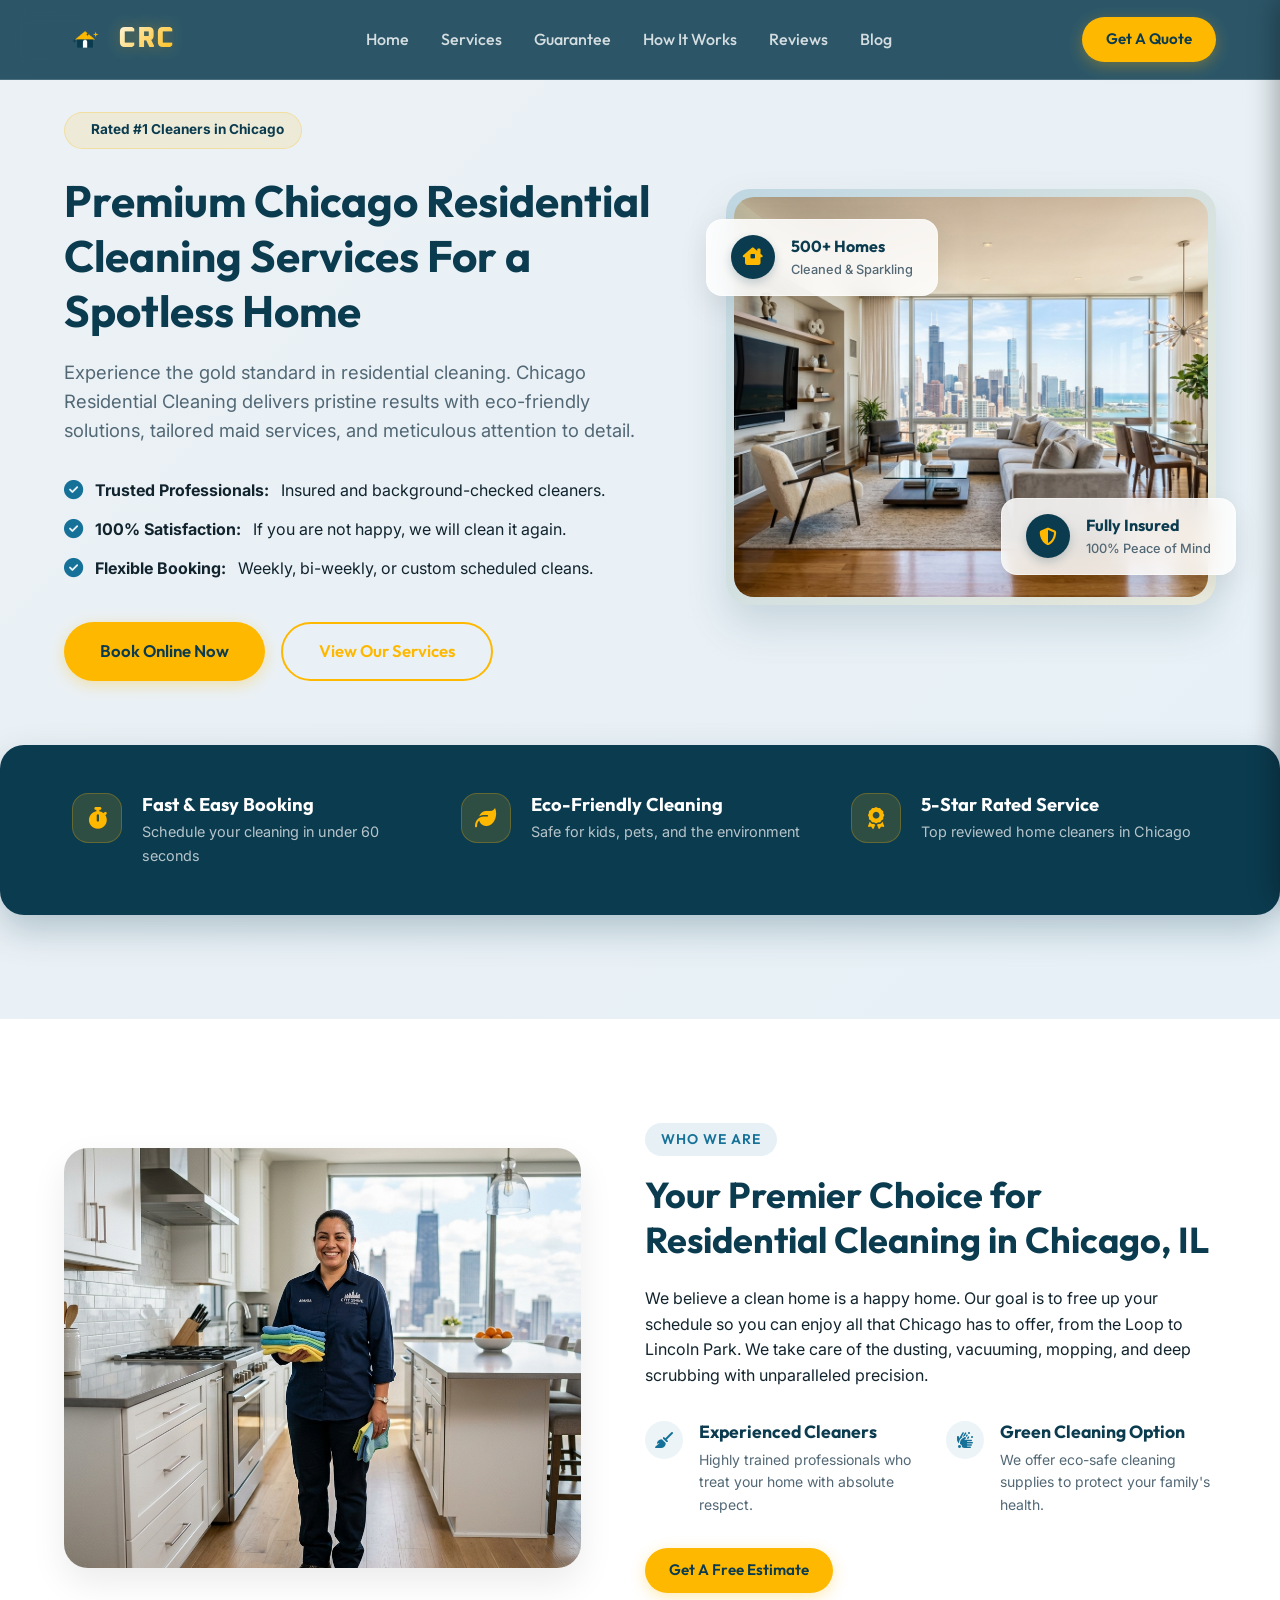
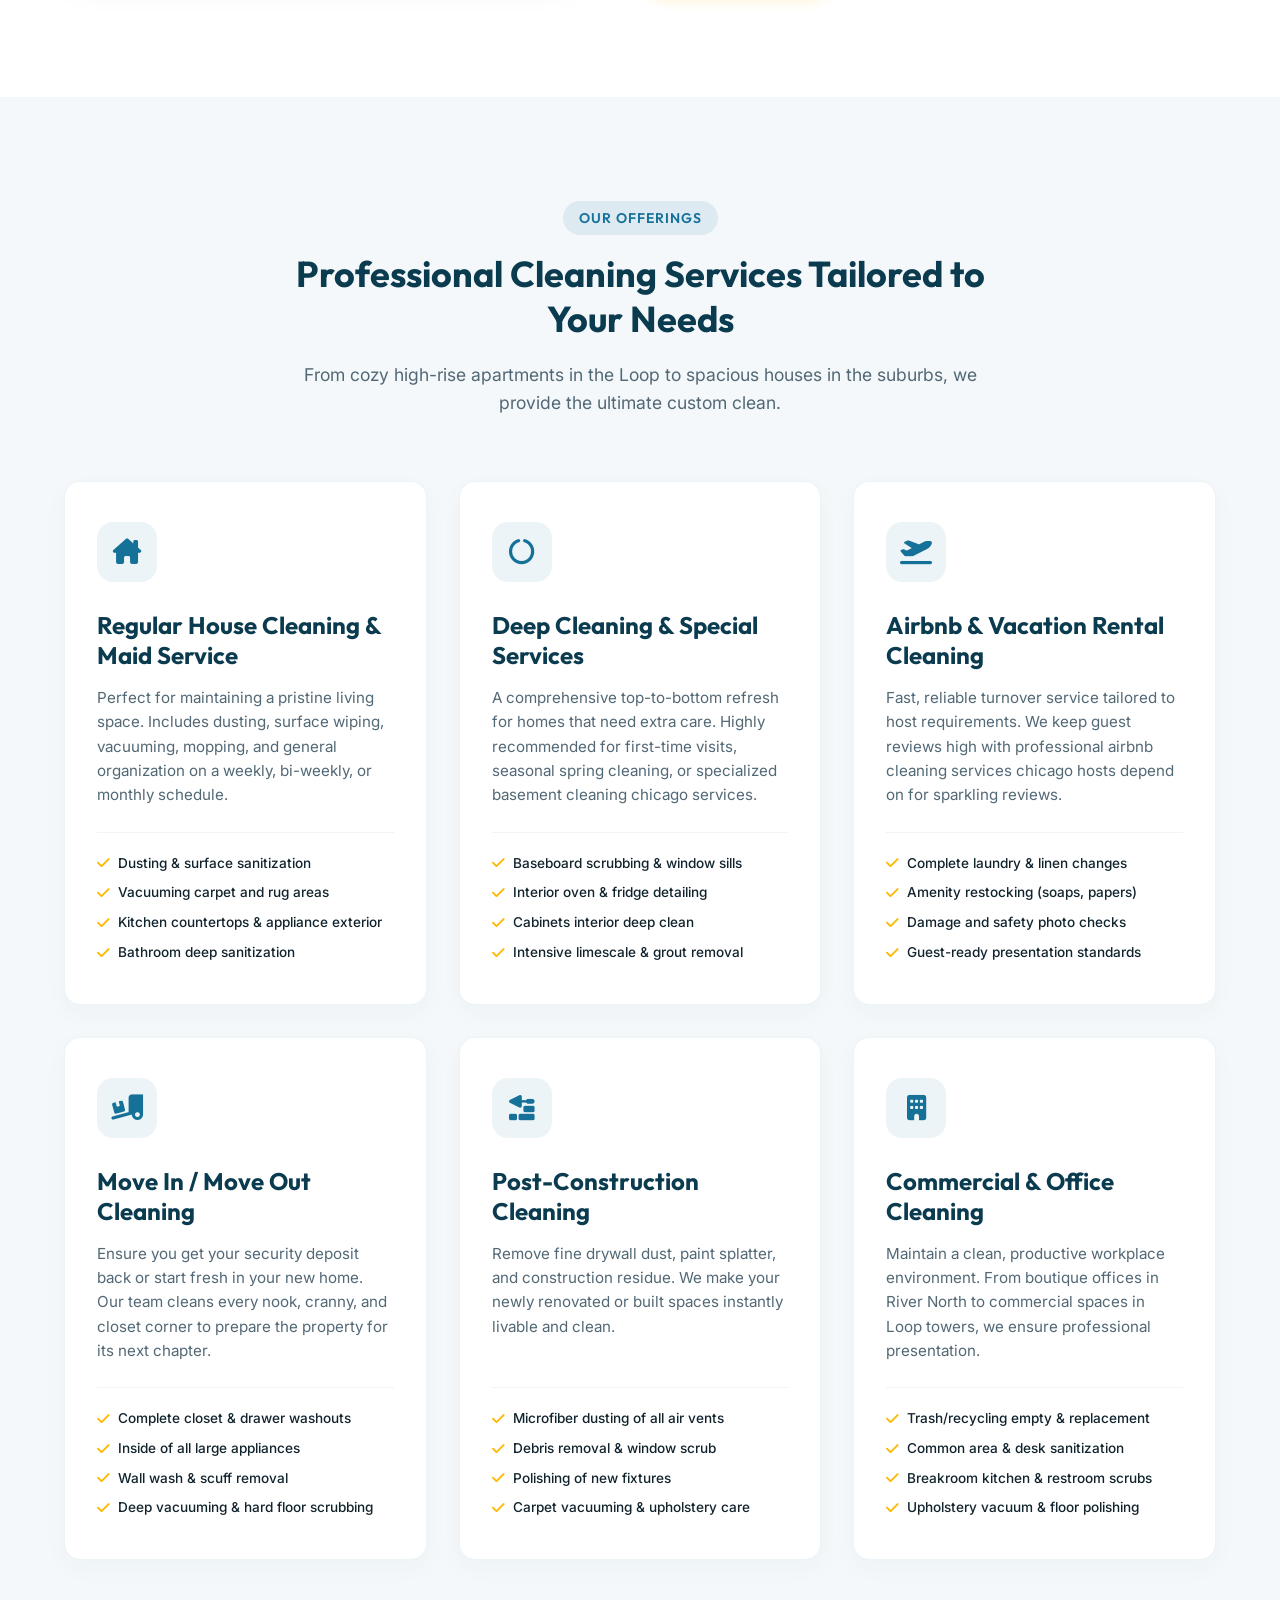
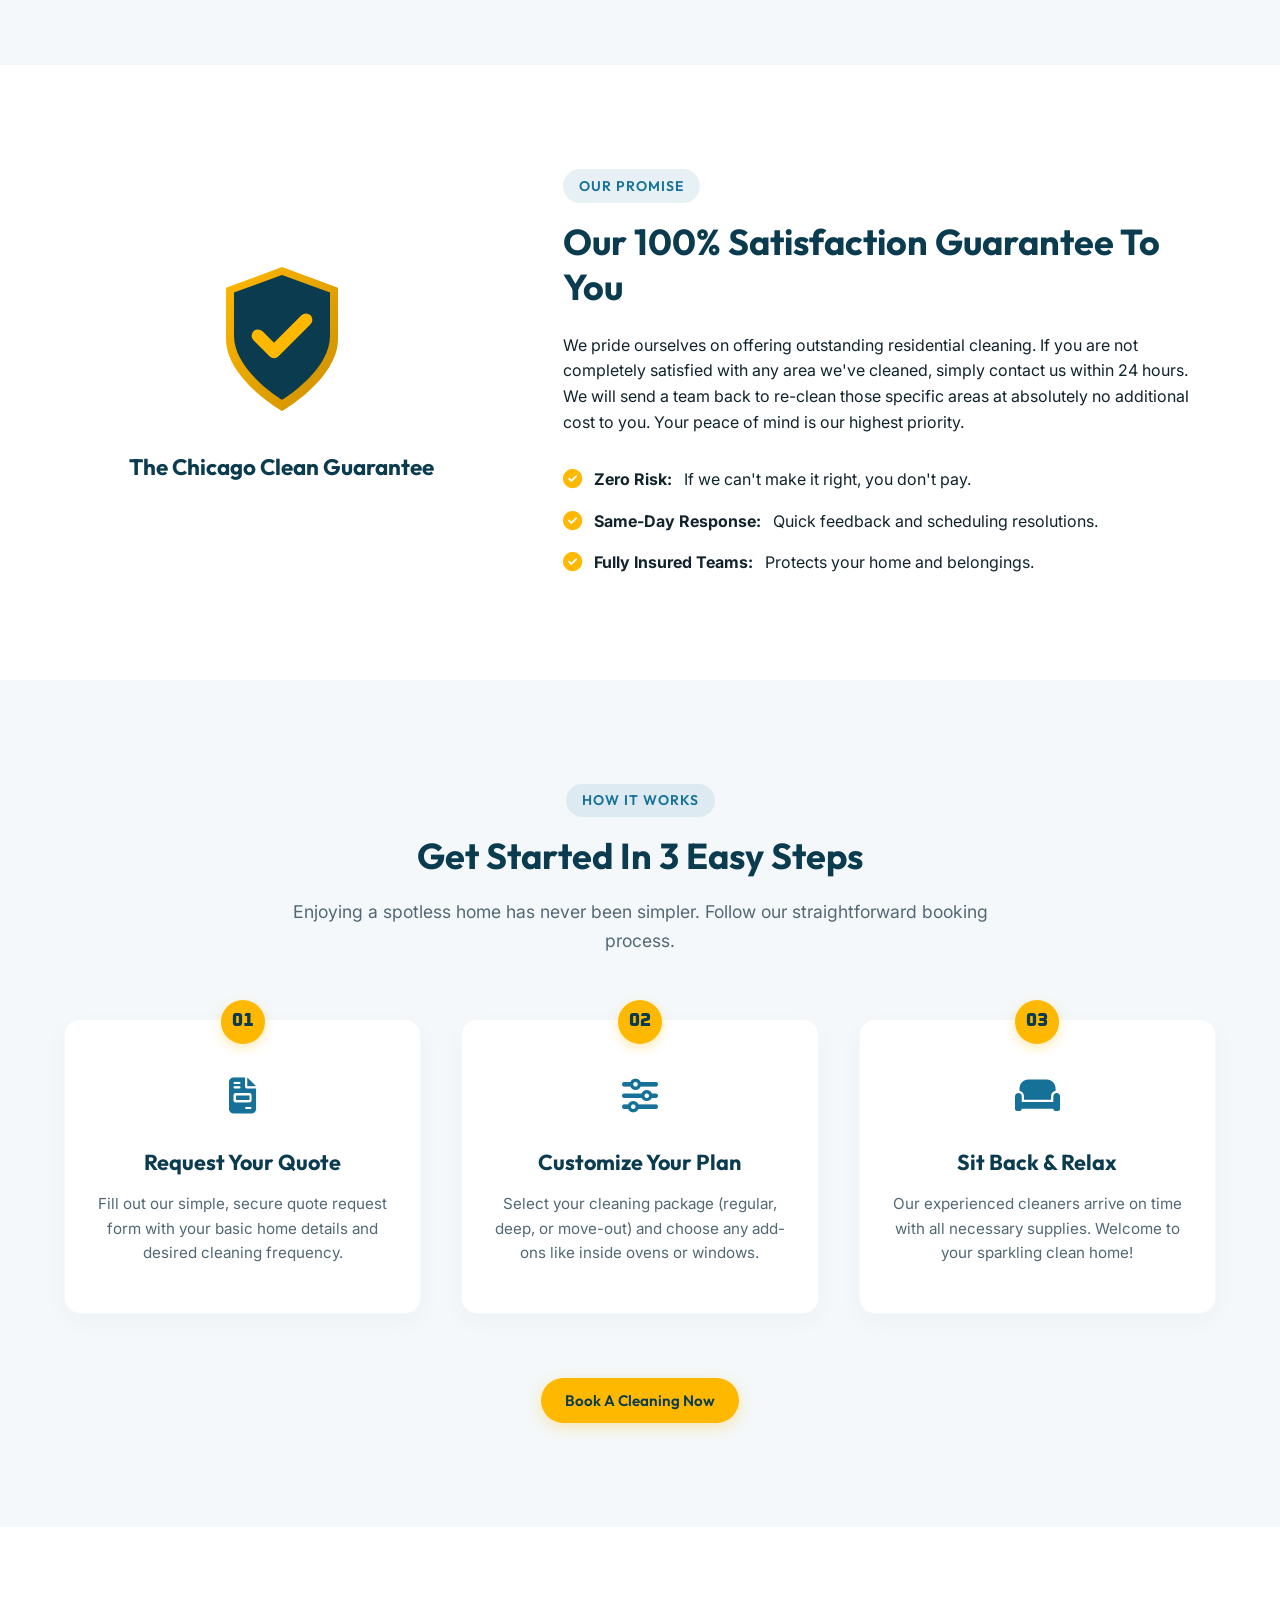
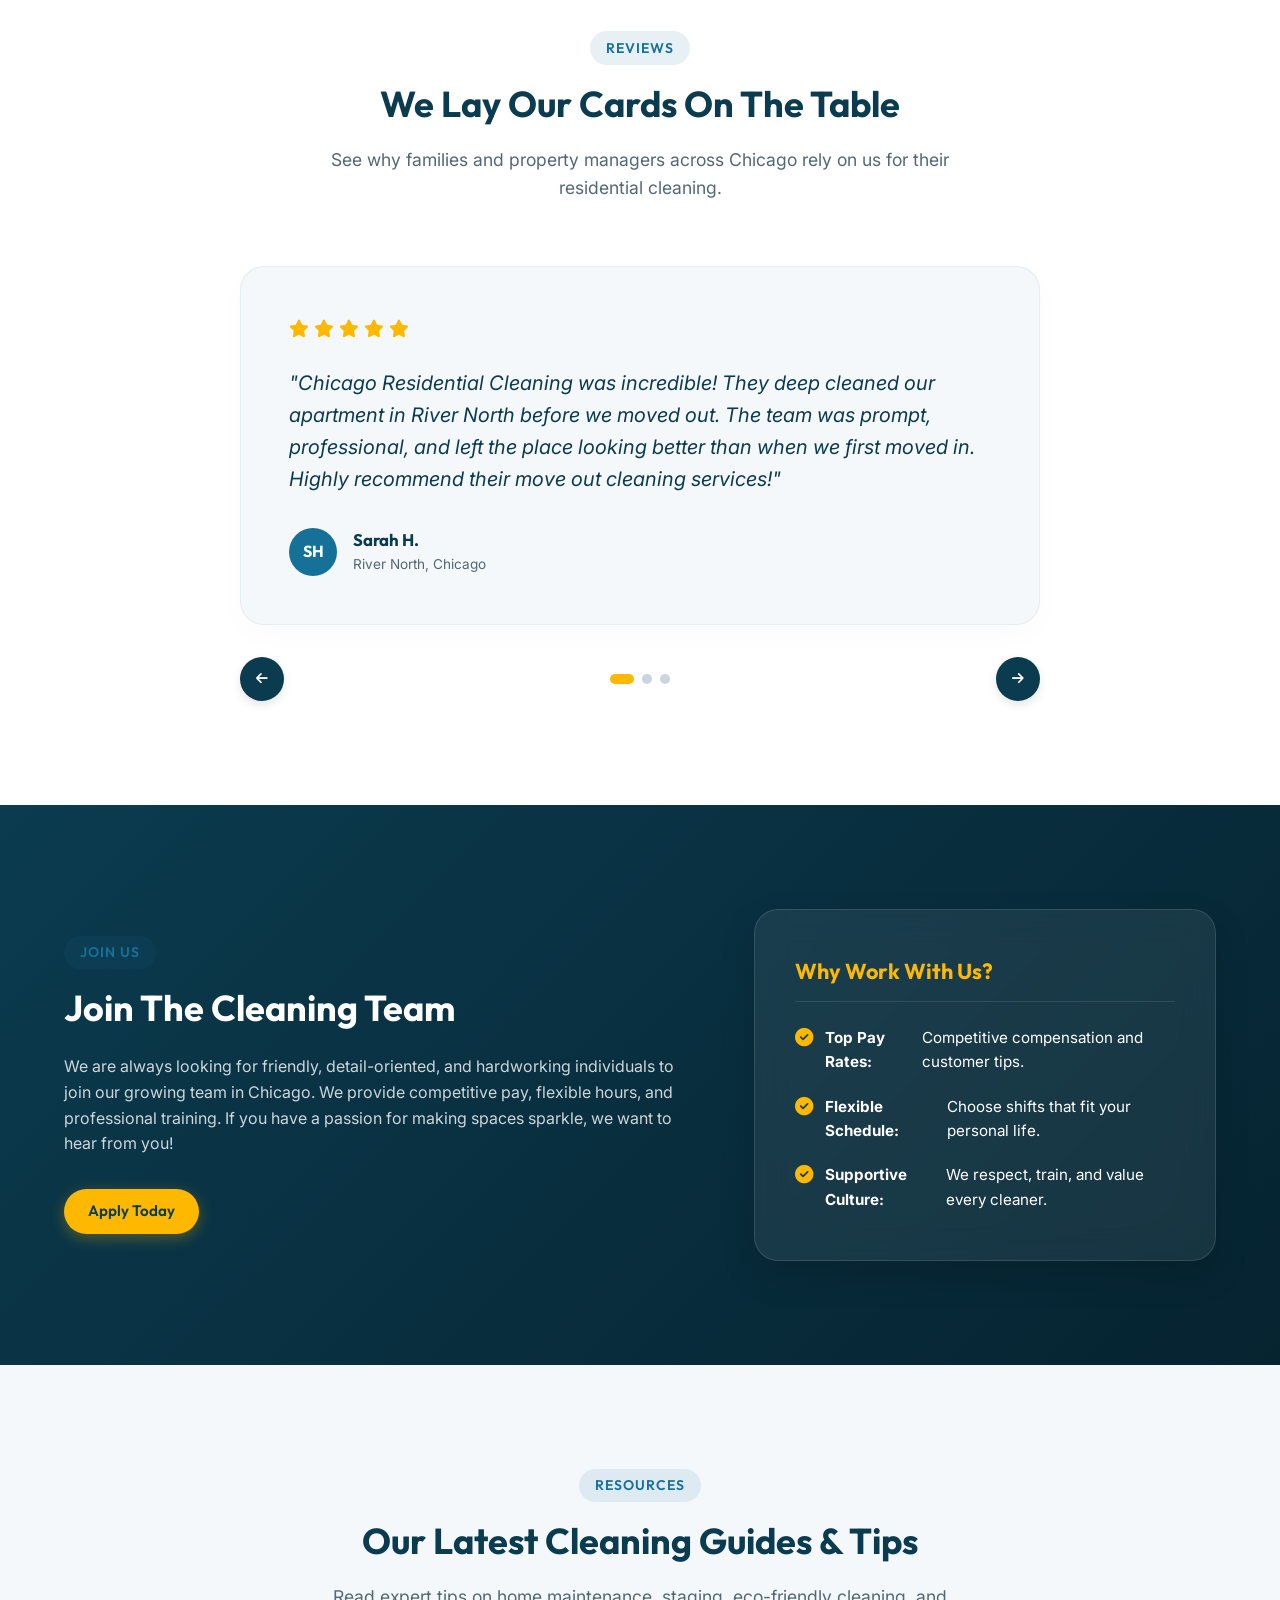
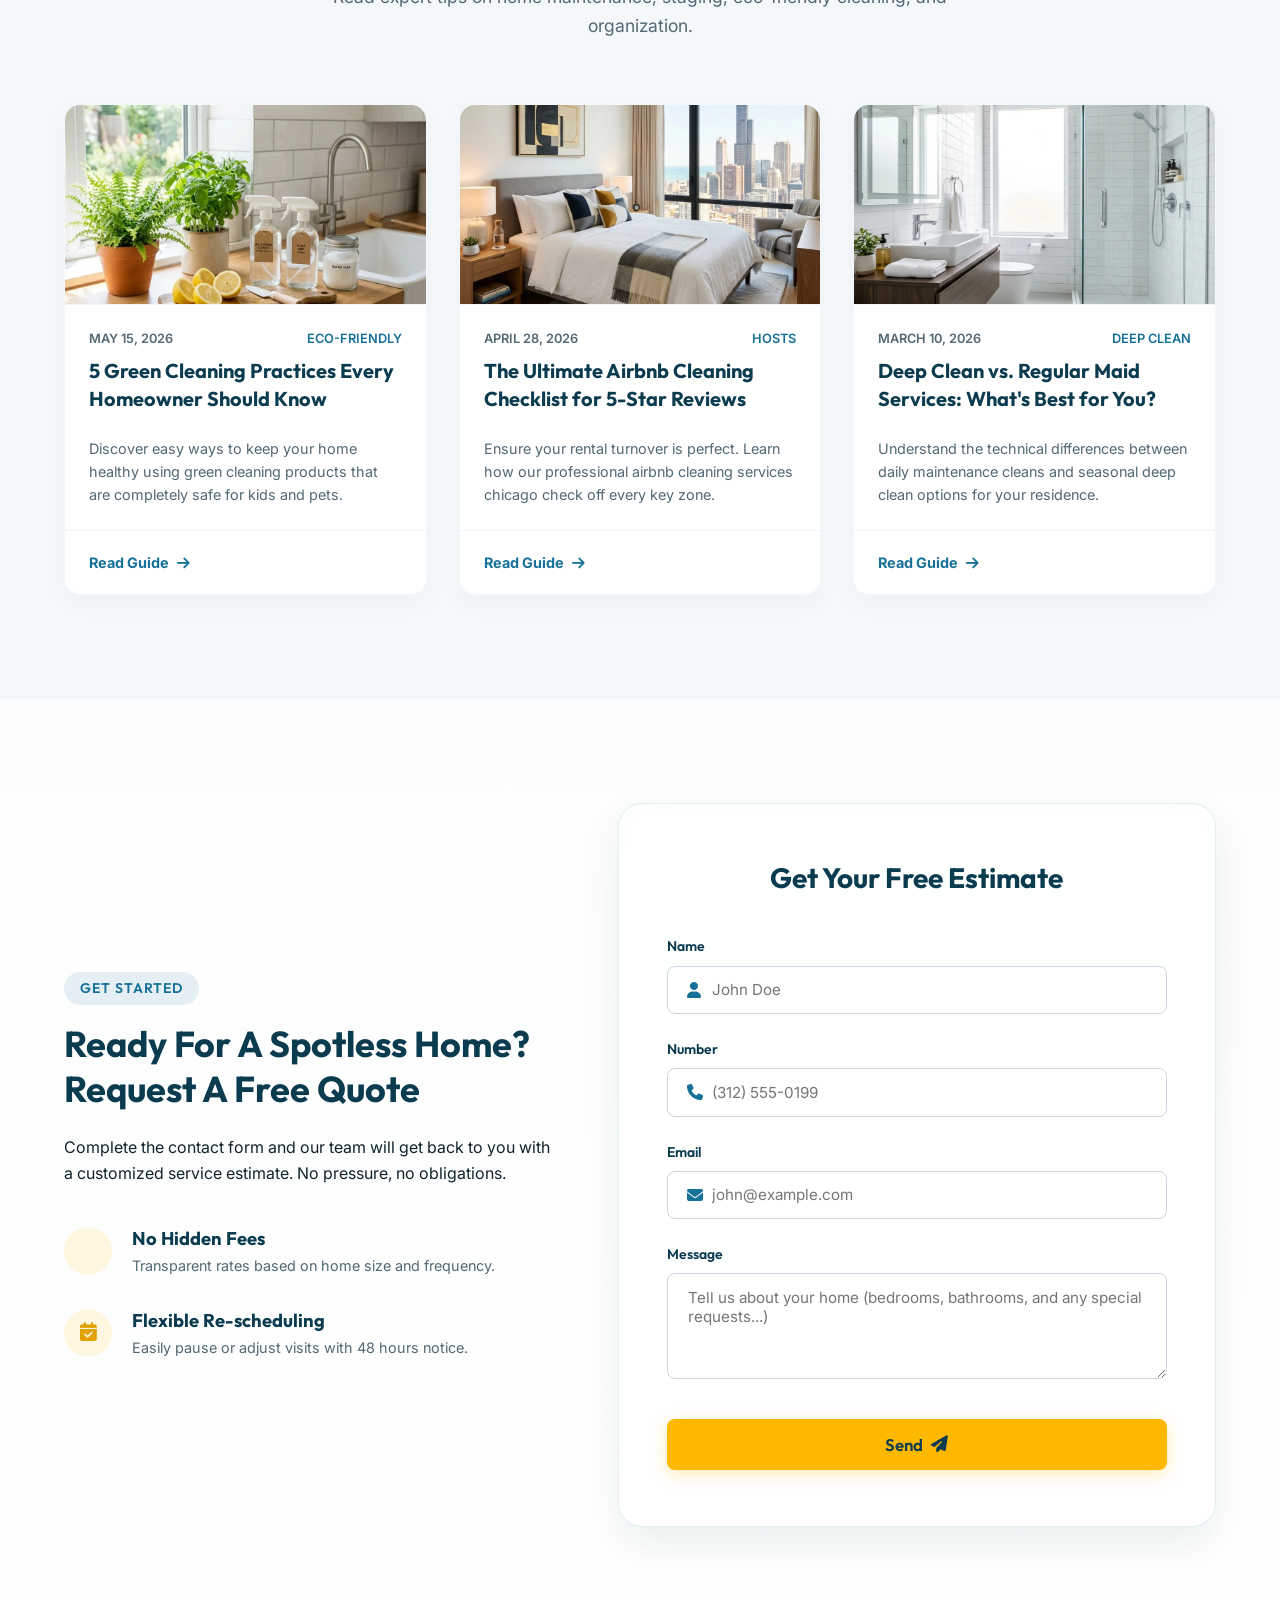
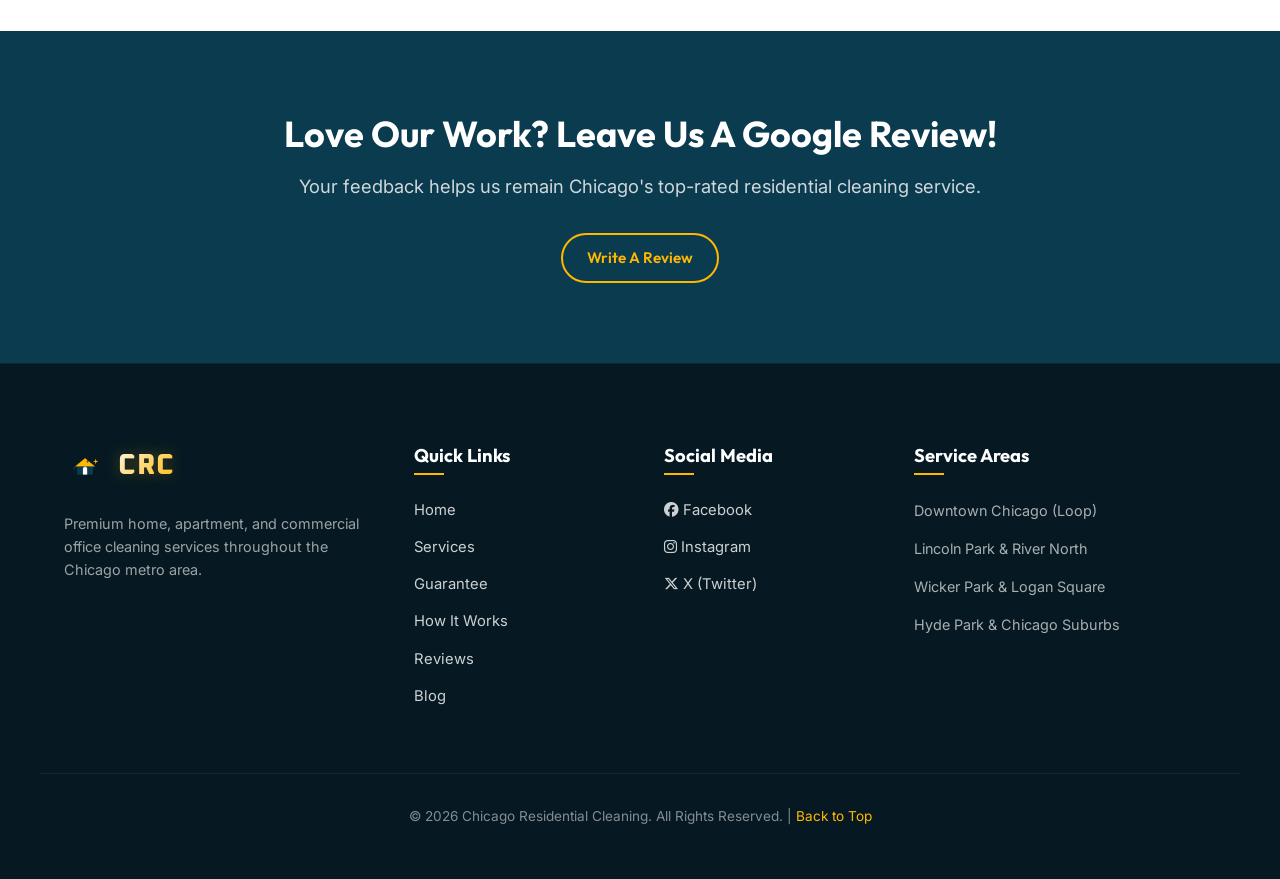
==== commit 4d5a0c97: "Show featured images in homepage blog cards and add styling" ====
--- a/index.html
+++ b/index.html
@@ -3,6 +3,7 @@
 <head>
   <meta charset="UTF-8">
   <meta name="viewport" content="width=device-width, initial-scale=1.0">
+  <meta name="google-site-verification" content="YfxcjXvbejmKGZN1-e9VeBwmQXF_a7My1Nth6q_Ejuw" />
   
   <!-- SEO Meta Tags -->
   <title>Chicago Residential Cleaning | Chicago Residential Cleaning Services, Residential Cleaning Chicago in Chicago, IL</title>
@@ -565,9 +566,7 @@
         <div class="blog-grid">
           <!-- Post 1 -->
           <article class="blog-card">
-            <div class="blog-image-placeholder">
-              <i class="fa-solid fa-leaf"></i>
-            </div>
+            <img src="images/blog_green_cleaning.webp" alt="Eco-friendly home cleaning products containing natural ingredients, key to Chicago green cleaning services" class="blog-card-img" width="360" height="200" loading="lazy">
             <div class="blog-meta">
               <span class="blog-date">May 15, 2026</span>
               <span class="blog-category">Eco-Friendly</span>
@@ -579,9 +578,7 @@
 
           <!-- Post 2 -->
           <article class="blog-card">
-            <div class="blog-image-placeholder">
-              <i class="fa-solid fa-key"></i>
-            </div>
+            <img src="images/blog_airbnb_checklist.webp" alt="A professionally styled and clean apartment bedroom prepared by our Airbnb cleaning Chicago specialists" class="blog-card-img" width="360" height="200" loading="lazy">
             <div class="blog-meta">
               <span class="blog-date">April 28, 2026</span>
               <span class="blog-category">Hosts</span>
@@ -593,9 +590,7 @@
 
           <!-- Post 3 -->
           <article class="blog-card">
-            <div class="blog-image-placeholder">
-              <i class="fa-solid fa-arrows-spin"></i>
-            </div>
+            <img src="images/blog_deep_cleaning.webp" alt="A sparkling clean bathroom mirror and tiles, showing results by Chicago deep cleaning experts" class="blog-card-img" width="360" height="200" loading="lazy">
             <div class="blog-meta">
               <span class="blog-date">March 10, 2026</span>
               <span class="blog-category">Deep Clean</span>
--- a/index.css
+++ b/index.css
@@ -1879,3 +1879,30 @@
     padding: 2rem 1.5rem;
   }
 }
+
+.author-avatar-img {
+  width: 90px;
+  height: 90px;
+  border-radius: 50%;
+  object-fit: cover;
+  flex-shrink: 0;
+  box-shadow: 0 4px 10px rgba(0, 0, 0, 0.1);
+}
+
+.featured-image {
+  width: 100%;
+  height: auto;
+  max-height: 450px;
+  object-fit: cover;
+  border-radius: var(--border-radius-md);
+  margin-bottom: 2rem;
+  box-shadow: 0 10px 25px rgba(0, 0, 0, 0.05);
+}
+
+.blog-card-img {
+  width: 100%;
+  height: 200px;
+  object-fit: cover;
+  border-bottom: 1px solid #f1f5f9;
+  transition: var(--transition-smooth);
+}
